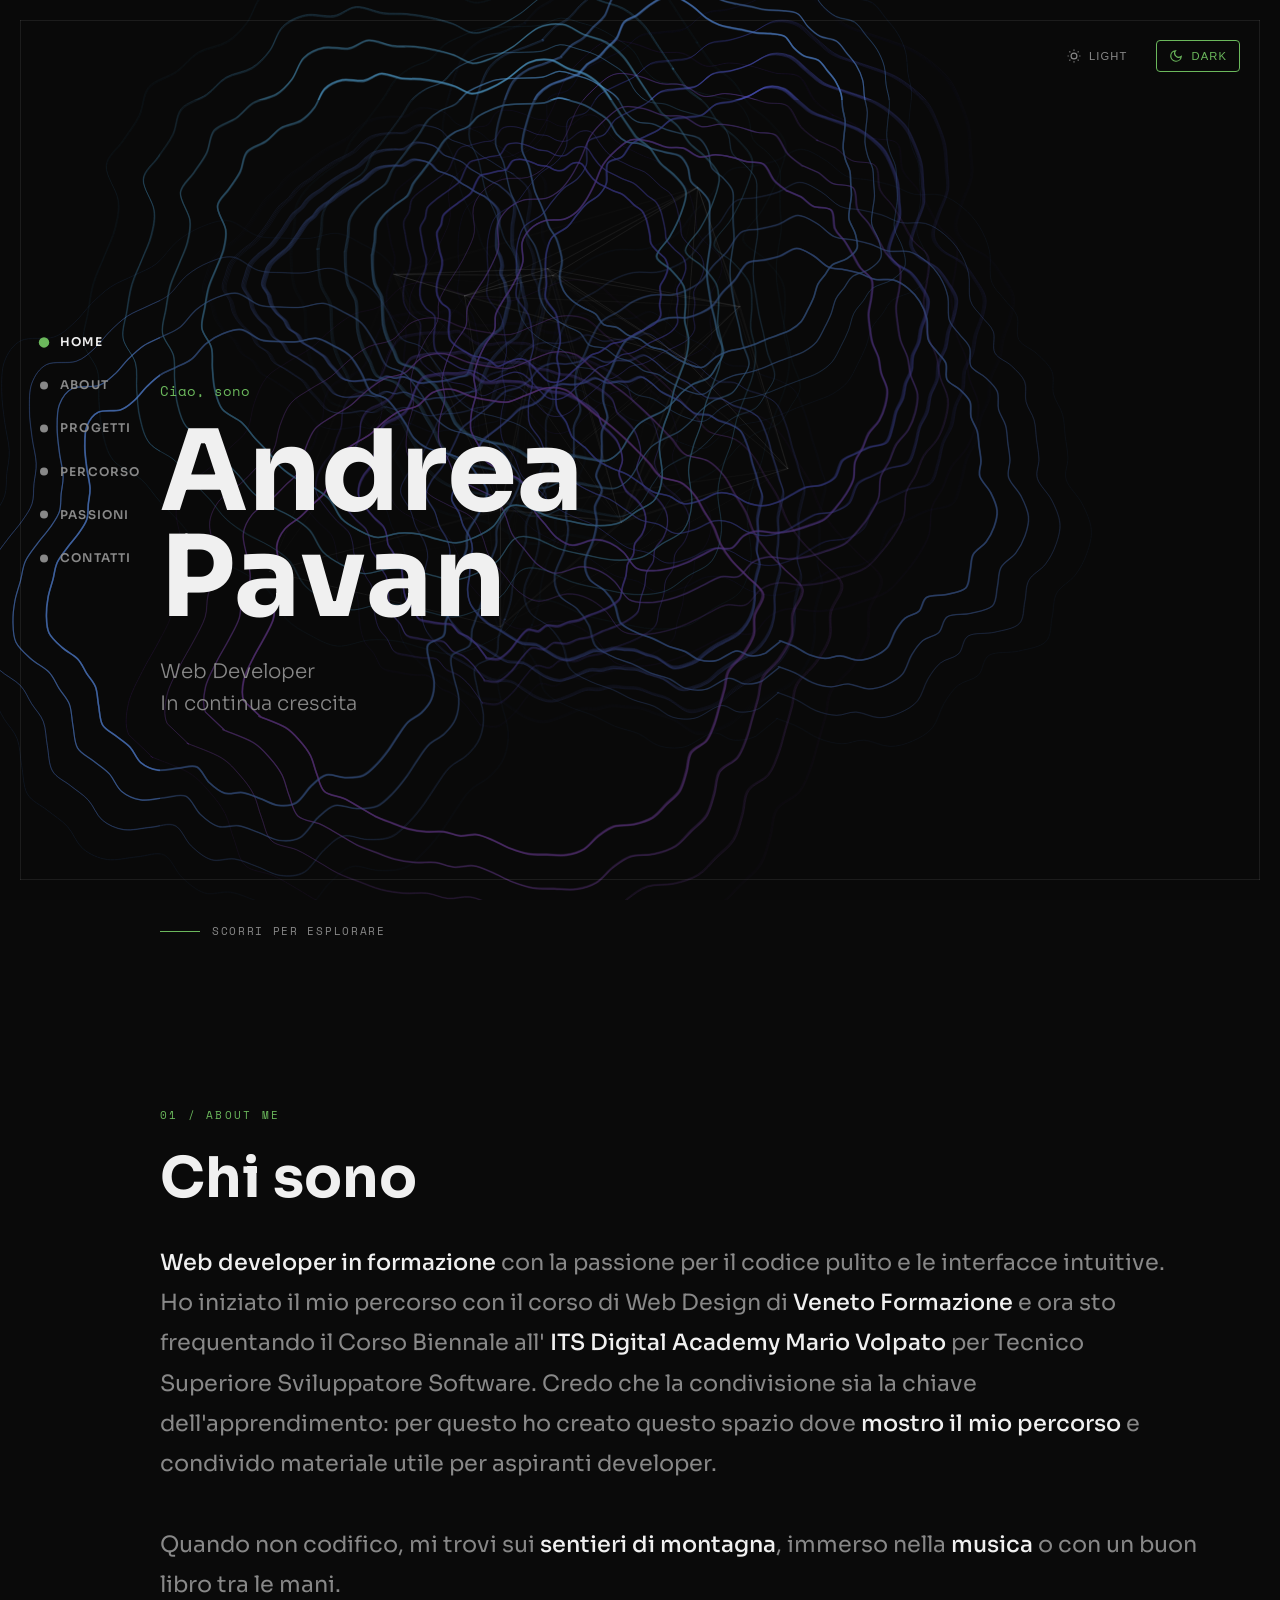
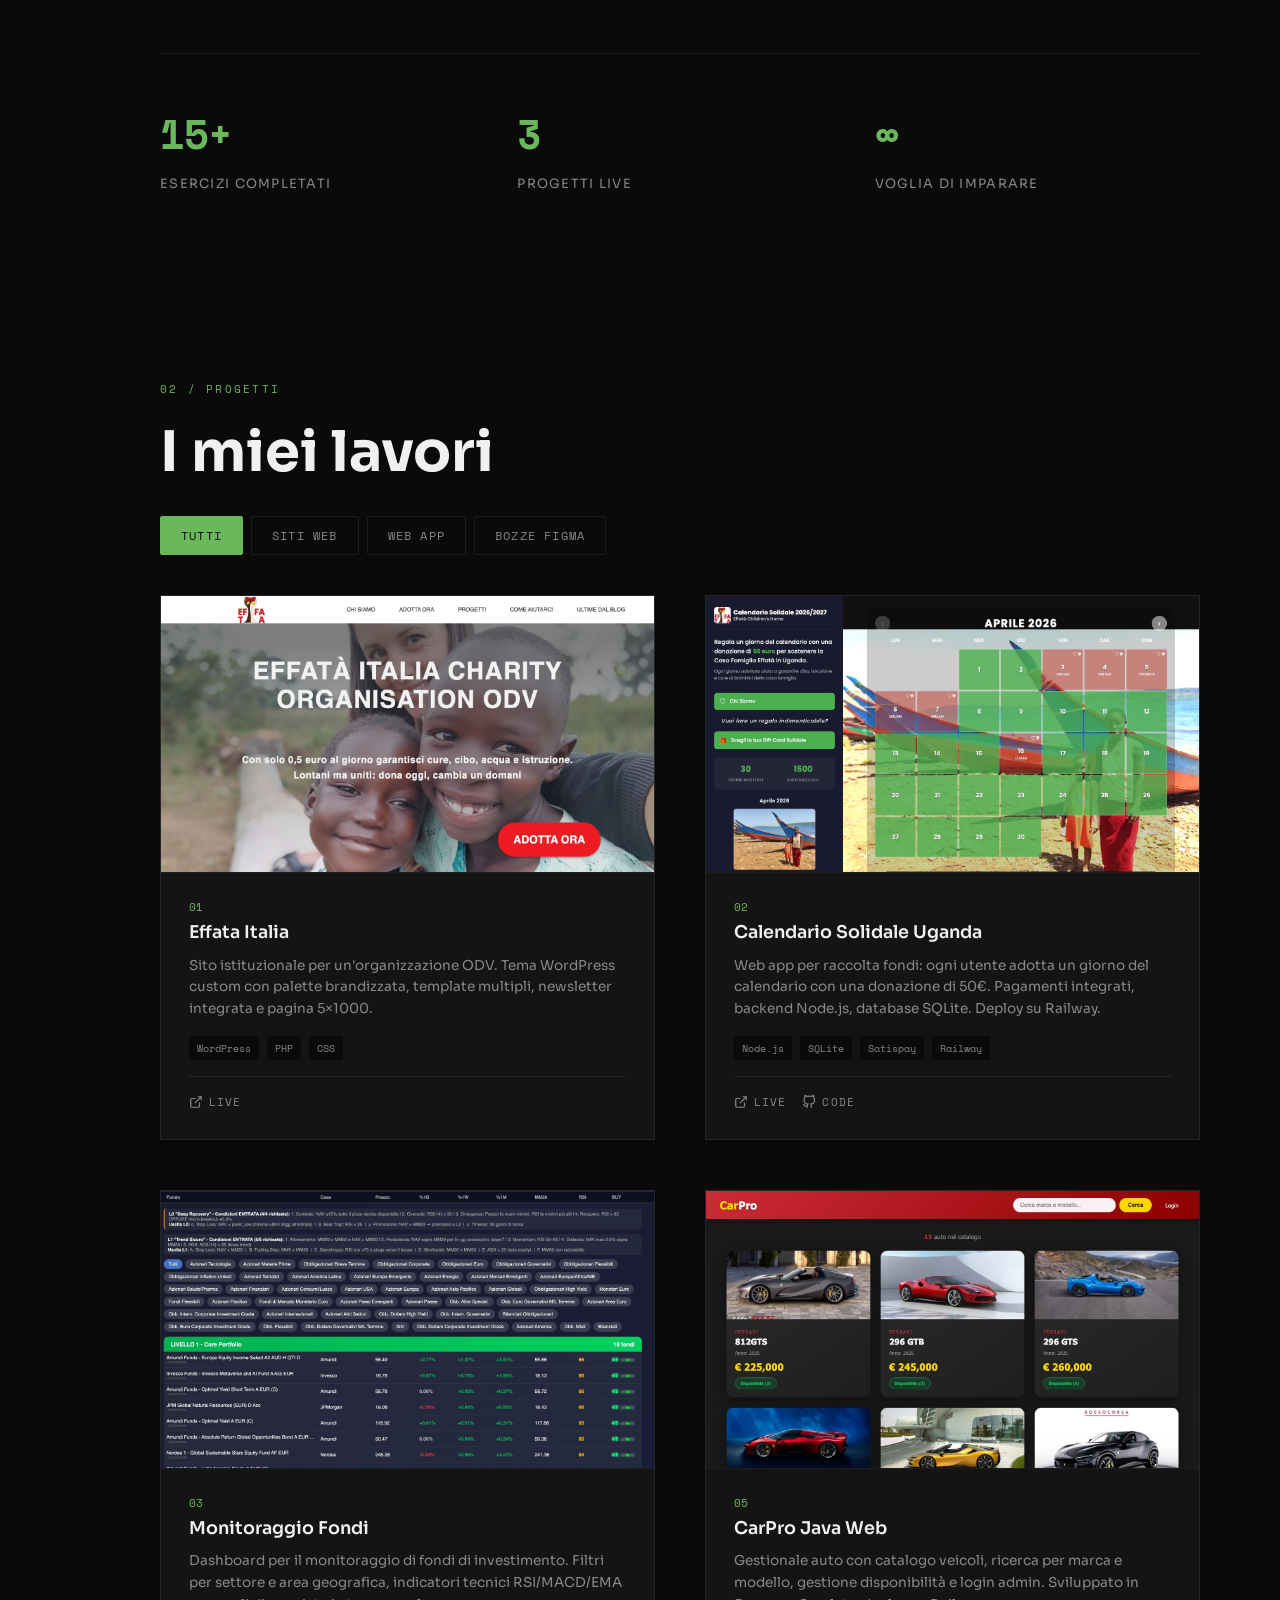
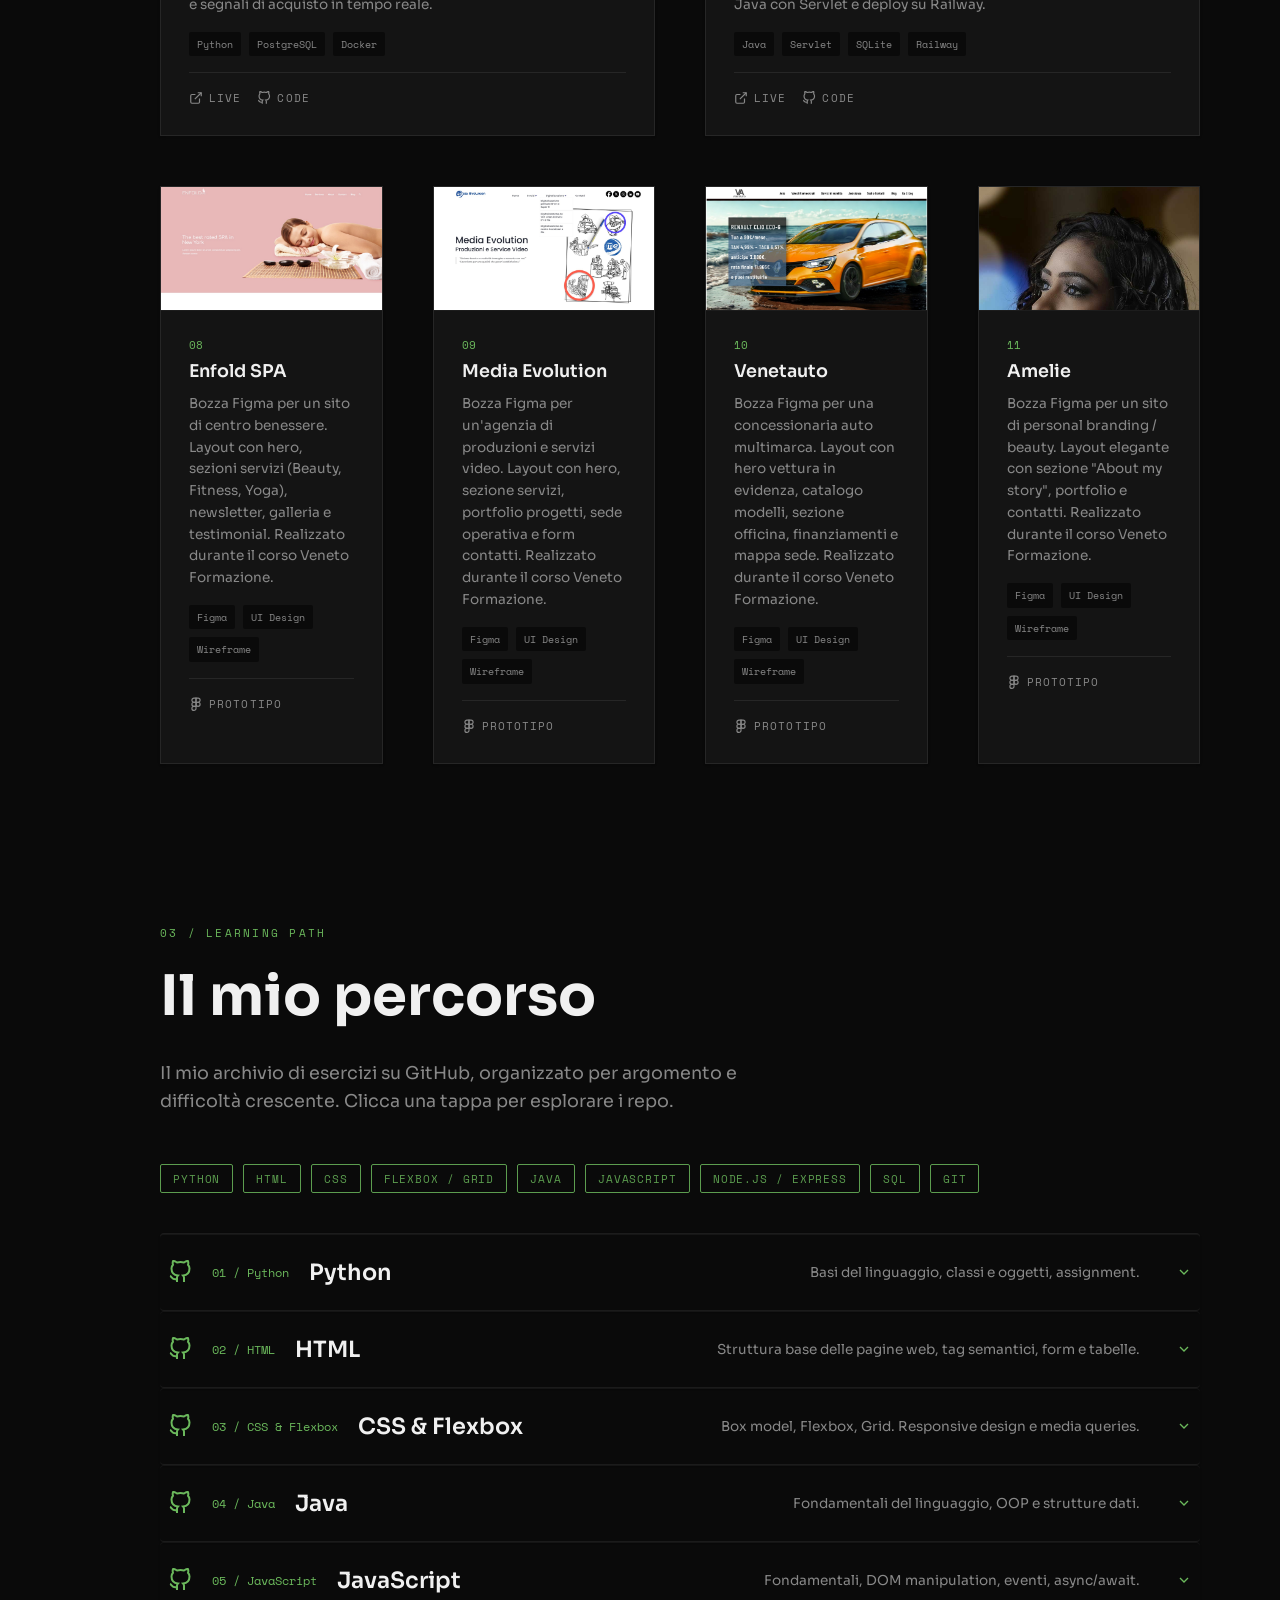
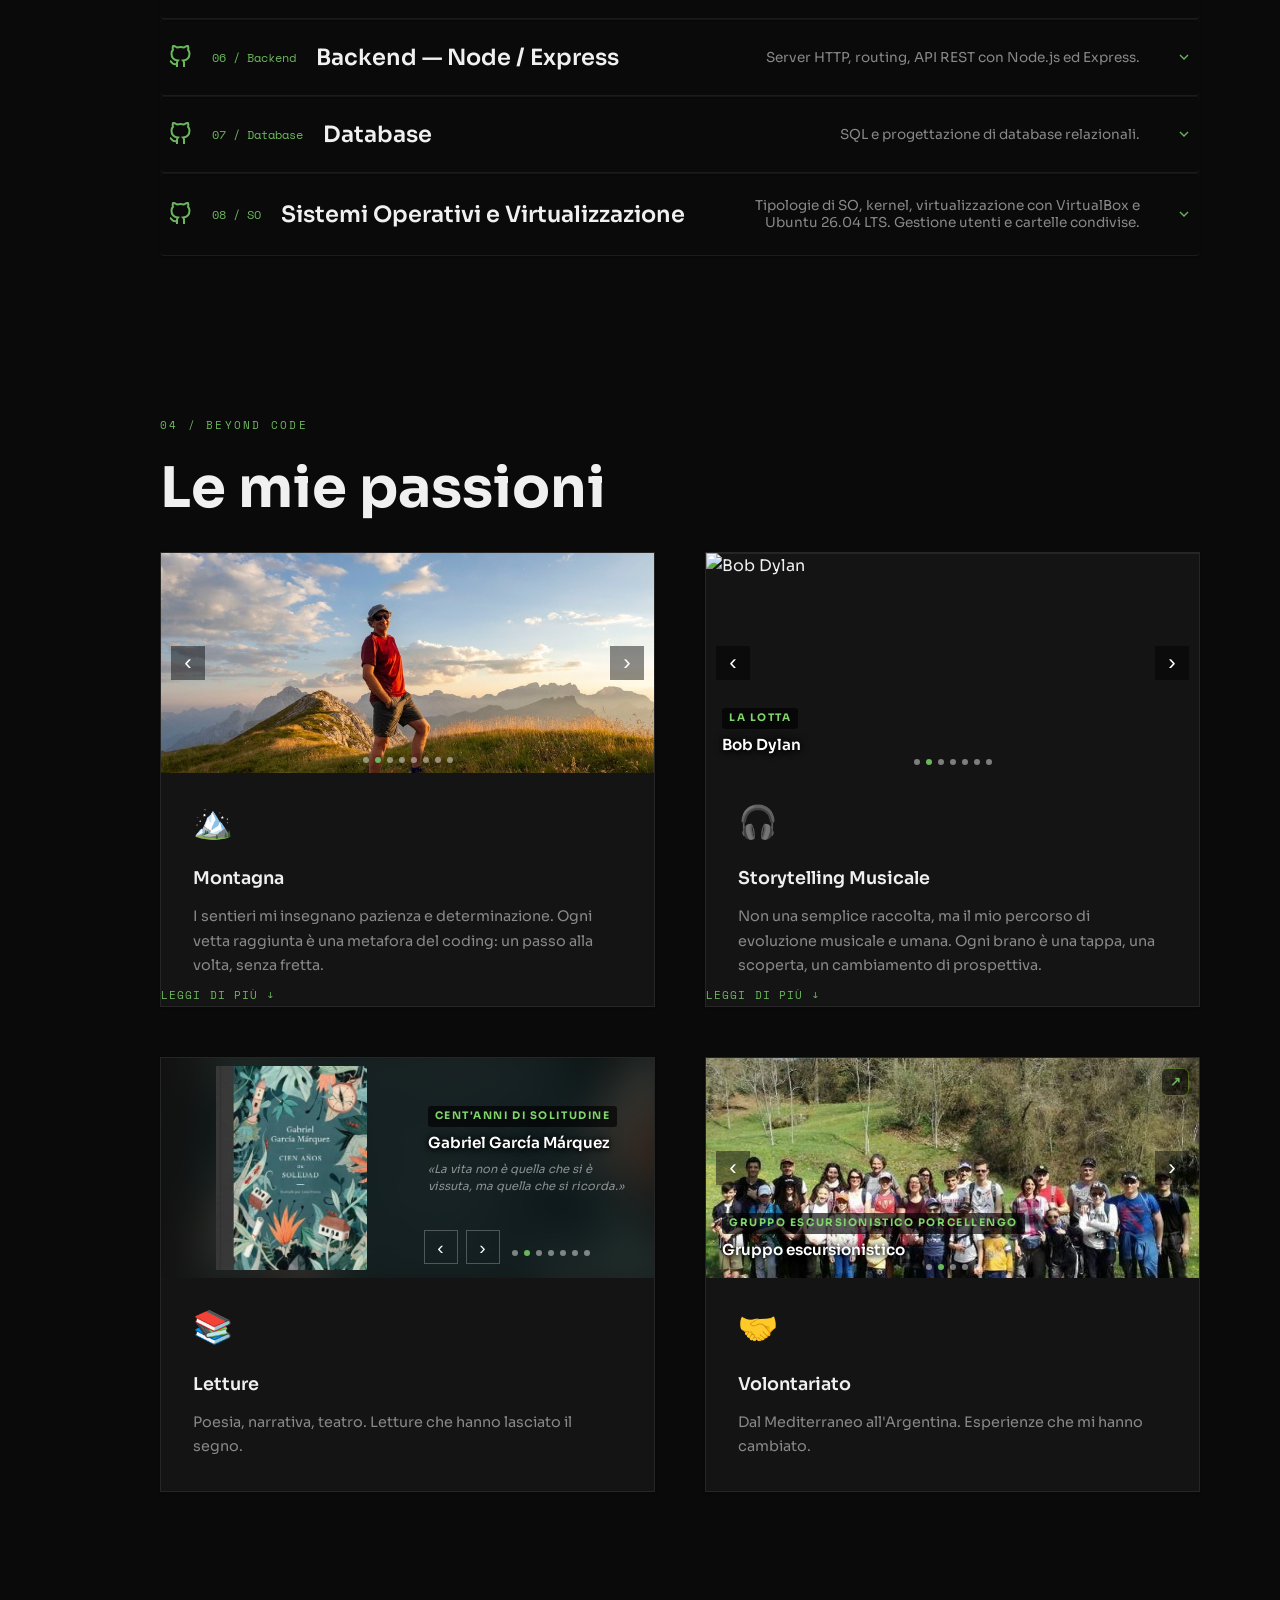
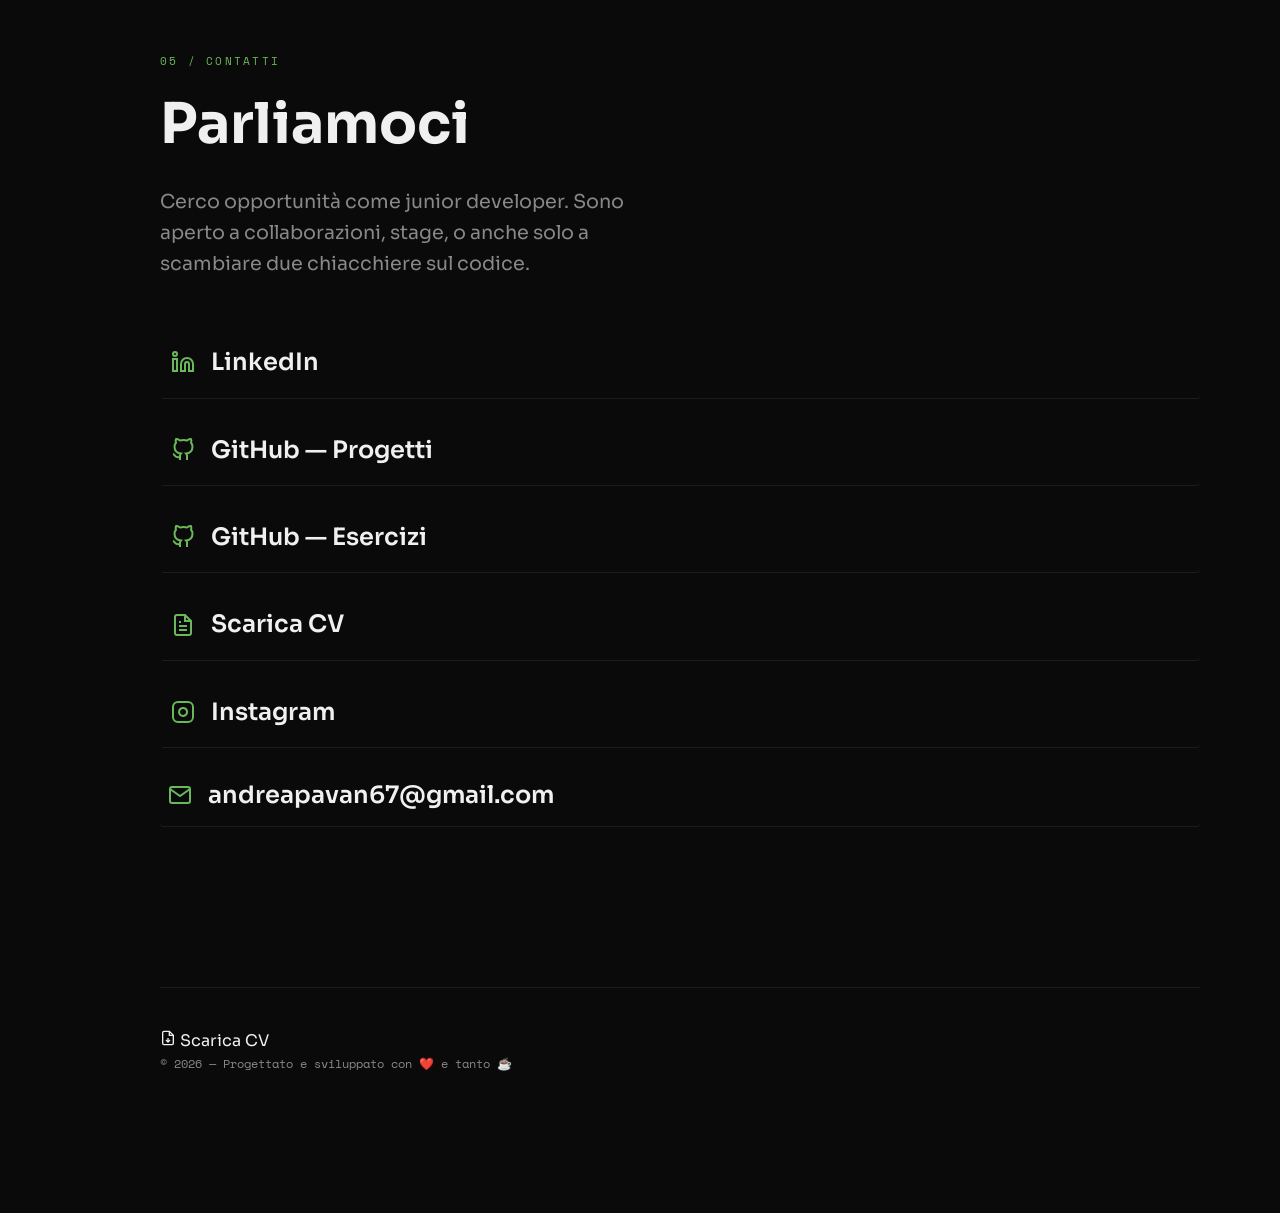
==== index.html @ 21d11172 "Performance: ottimizza immagini, lazy loading, defer p5.js - Converti 7 PNG grandi (tot ~26MB) in JP" ====
<!DOCTYPE html>
<html lang="it" data-theme="dark">
<head>
    <meta charset="UTF-8">
    <meta name="viewport" content="width=device-width, initial-scale=1.0">
    <title>Andrea Pavan | Web Developer</title>
    <meta name="description" content="Web Developer - Il mio percorso formativo e i miei progetti">

    <!-- Open Graph / Facebook / WhatsApp -->
    <meta property="og:type"             content="website">
    <meta property="og:url"              content="https://andreapavan.tech/">
    <meta property="og:title"            content="Andrea Pavan — Web Developer">
    <meta property="og:description"      content="Web Developer - Il mio percorso formativo e i miei progetti">
    <meta property="og:image"            content="https://andreapavan.tech/img/above.png">
    <meta property="og:image:secure_url" content="https://andreapavan.tech/img/above.png">
    <meta property="og:locale"           content="it_IT">

    <!-- Twitter / X -->
    <meta name="twitter:card"            content="summary_large_image">
    <meta name="twitter:title"           content="Andrea Pavan — Web Developer">
    <meta name="twitter:description"     content="Web Developer - Il mio percorso formativo e i miei progetti">
    <meta name="twitter:image"           content="https://andreapavan.tech/img/above.png">
    
    <!-- Theme: applicato subito per evitare flash -->
    <script>(function(){var t=localStorage.getItem('ap-theme')||'dark';document.documentElement.setAttribute('data-theme',t);})();</script>

    <!-- Google Fonts -->
    <link rel="preconnect" href="https://fonts.googleapis.com">
    <link rel="preconnect" href="https://fonts.gstatic.com" crossorigin>
    <link href="https://fonts.googleapis.com/css2?family=Space+Mono:wght@400;700&family=Sora:wght@300;400;600;700&display=swap" rel="stylesheet">

    <!-- CSS -->
    <link rel="stylesheet" href="style.css?v=27">

    <!-- p5.js per effetto grafico -->
    <script src="p5.min.js" defer></script>
</head>
<body>
    <!-- Sketch Background (p5.js) -->
    <div id="sketch"></div>

    <!-- Loader -->
    <div class="loader" id="loader">
        <div class="loader__text">
            <span>C</span><span>a</span><span>r</span><span>i</span><span>c</span><span>a</span><span>…</span>
        </div>
    </div>

    <!-- Frame -->
    <div class="frame">
        <div class="frame__line frame__line--top"></div>
        <div class="frame__line frame__line--bottom"></div>
        <div class="frame__line frame__line--left"></div>
        <div class="frame__line frame__line--right"></div>
    </div>

    <!-- Theme Switcher -->
    <div class="theme-switcher">
        <button class="theme-btn" data-theme="light" onclick="setTheme('light')">
            <svg class="theme-btn__icon" viewBox="0 0 24 24" fill="none" stroke="currentColor" stroke-width="2">
                <circle cx="12" cy="12" r="5"/>
                <path d="M12 1v2M12 21v2M4.22 4.22l1.42 1.42M18.36 18.36l1.42 1.42M1 12h2M21 12h2M4.22 19.78l1.42-1.42M18.36 5.64l1.42-1.42"/>
            </svg>
            <span class="theme-btn__label">Light</span>
        </button>
        <button class="theme-btn active" data-theme="dark" onclick="setTheme('dark')">
            <svg class="theme-btn__icon" viewBox="0 0 24 24" fill="none" stroke="currentColor" stroke-width="2">
                <path d="M21 12.79A9 9 0 1 1 11.21 3 7 7 0 0 0 21 12.79z"/>
            </svg>
            <span class="theme-btn__label">Dark</span>
        </button>
    </div>

    <!-- Navigation -->
    <nav class="nav">
        <ul class="nav__list">
            <li class="nav__item active" data-section="hero">
                <span class="nav__dot"></span>
                <span class="nav__text">Home</span>
            </li>
            <li class="nav__item" data-section="about">
                <span class="nav__dot"></span>
                <span class="nav__text">About</span>
            </li>
            <li class="nav__item" data-section="projects">
                <span class="nav__dot"></span>
                <span class="nav__text">Progetti</span>
            </li>
            <li class="nav__item" data-section="path">
                <span class="nav__dot"></span>
                <span class="nav__text">Percorso</span>
            </li>
            <li class="nav__item" data-section="passions">
                <span class="nav__dot"></span>
                <span class="nav__text">Passioni</span>
            </li>
            <li class="nav__item" data-section="contact">
                <span class="nav__dot"></span>
                <span class="nav__text">Contatti</span>
            </li>
        </ul>
    </nav>

    <!-- Main Content -->
    <main class="main">
        <!-- Hero Section -->
        <section class="hero section visible" id="hero">
            <div class="hero__greeting">
                <span>Ciao, sono</span>
            </div>
            <h1 class="hero__name">
                <span>Andrea</span>
                <span>Pavan</span>
            </h1>
            <p class="hero__title">Web Developer<br><span class="hero__title-sub">In continua crescita</span></p>
            <div class="hero__scroll">
                <div class="hero__scroll-line"></div>
                <span>Scorri per esplorare</span>
            </div>
        </section>

        <!-- About Section -->
        <section class="section" id="about">
            <span class="section__label">01 / About Me</span>
            <h2 class="section__title">Chi sono</h2>
            <p class="about__text">
                <span>Web developer in formazione</span> con la passione per il codice pulito e le interfacce intuitive.
                Ho iniziato il mio percorso con il corso di Web Design di <span>Veneto Formazione</span> e ora sto frequentando il Corso Biennale
                all' <span>ITS Digital Academy Mario Volpato</span>
                 per Tecnico Superiore Sviluppatore Software.
                Credo che la condivisione sia la chiave dell'apprendimento: per questo ho creato questo spazio
                dove <span>mostro il mio percorso</span> e condivido materiale utile per aspiranti developer.
                <br><br>
                Quando non codifico, mi trovi sui <span>sentieri di montagna</span>, 
                immerso nella <span>musica</span> o con un buon libro tra le mani.
            </p>
            <div class="about__stats">
                <div class="stat">
                    <div class="stat__number">15+</div>
                    <div class="stat__label">Esercizi completati</div>
                </div>
                <div class="stat">
                    <div class="stat__number">3</div>
                    <div class="stat__label">Progetti live</div>
                </div>
                <div class="stat">
                    <div class="stat__number">∞</div>
                    <div class="stat__label">Voglia di imparare</div>
                </div>
            </div>
        </section>

        <!-- Projects Section -->
        <section class="section" id="projects">
            <span class="section__label">02 / Progetti</span>
            <h2 class="section__title">I miei lavori</h2>
            
            <div class="projects__filters">
                <button class="filter-btn active" data-filter="all">Tutti</button>
                <button class="filter-btn" data-filter="siti">Siti Web</button>
                <button class="filter-btn" data-filter="webapp">Web App</button>
                <button class="filter-btn" data-filter="figma">Bozze Figma</button>
            </div>

            <div class="projects__grid">
                <article class="project-card" data-category="siti">
                    <div class="project-card__preview">
                        <img loading="lazy" src="img/effata-preview.jpg" alt="Effata Italia">
                    </div>
                    <span class="project-card__number">01</span>
                    <h3 class="project-card__title">Effata Italia</h3>
                    <p class="project-card__desc">Sito istituzionale per un'organizzazione ODV. Tema WordPress custom con palette brandizzata, template multipli, newsletter integrata e pagina 5×1000.</p>
                    <div class="project-card__tags">
                        <span class="tag">WordPress</span>
                        <span class="tag">PHP</span>
                        <span class="tag">CSS</span>
                    </div>
                    <div class="project-card__links">
                        <a href="https://effataitalia.it" target="_blank" rel="noopener" class="project-link">
                            <svg viewBox="0 0 24 24" fill="none" stroke="currentColor" stroke-width="2">
                                <path d="M18 13v6a2 2 0 0 1-2 2H5a2 2 0 0 1-2-2V8a2 2 0 0 1 2-2h6"/>
                                <polyline points="15 3 21 3 21 9"/>
                                <line x1="10" y1="14" x2="21" y2="3"/>
                            </svg>
                            Live
                        </a>
                    </div>
                </article>

                <article class="project-card" data-category="webapp">
                    <div class="project-card__preview">
                        <img loading="lazy" src="img/calendario-preview.jpg" alt="Calendario Solidale Uganda">
                    </div>
                    <span class="project-card__number">02</span>
                    <h3 class="project-card__title">Calendario Solidale Uganda</h3>
                    <p class="project-card__desc">Web app per raccolta fondi: ogni utente adotta un giorno del calendario con una donazione di 50€. Pagamenti integrati, backend Node.js, database SQLite. Deploy su Railway.</p>
                    <div class="project-card__tags">
                        <span class="tag">Node.js</span>
                        <span class="tag">SQLite</span>
                        <span class="tag">Satispay</span>
                        <span class="tag">Railway</span>
                    </div>
                    <div class="project-card__links">
                        <a href="https://calendario.effataitalia.it" target="_blank" rel="noopener" class="project-link">
                            <svg viewBox="0 0 24 24" fill="none" stroke="currentColor" stroke-width="2">
                                <path d="M18 13v6a2 2 0 0 1-2 2H5a2 2 0 0 1-2-2V8a2 2 0 0 1 2-2h6"/>
                                <polyline points="15 3 21 3 21 9"/>
                                <line x1="10" y1="14" x2="21" y2="3"/>
                            </svg>
                            Live
                        </a>
                        <a href="https://github.com/pimpy67/calendario-solidale-uganda" target="_blank" rel="noopener" class="project-link">
                            <svg viewBox="0 0 24 24" fill="none" stroke="currentColor" stroke-width="2">
                                <path d="M9 19c-5 1.5-5-2.5-7-3m14 6v-3.87a3.37 3.37 0 0 0-.94-2.61c3.14-.35 6.44-1.54 6.44-7A5.44 5.44 0 0 0 20 4.77 5.07 5.07 0 0 0 19.91 1S18.73.65 16 2.48a13.38 13.38 0 0 0-7 0C6.27.65 5.09 1 5.09 1A5.07 5.07 0 0 0 5 4.77a5.44 5.44 0 0 0-1.5 3.78c0 5.42 3.3 6.61 6.44 7A3.37 3.37 0 0 0 9 18.13V22"/>
                            </svg>
                            Code
                        </a>
                    </div>
                </article>

                <article class="project-card" data-category="webapp">
                    <div class="project-card__preview">
                        <img loading="lazy" src="img/fondi-preview.jpg" alt="Monitoraggio Fondi">
                    </div>
                    <span class="project-card__number">03</span>
                    <h3 class="project-card__title">Monitoraggio Fondi</h3>
                    <p class="project-card__desc">Dashboard per il monitoraggio di fondi di investimento. Filtri per settore e area geografica, indicatori tecnici RSI/MACD/EMA e segnali di acquisto in tempo reale.</p>
                    <div class="project-card__tags">
                        <span class="tag">Python</span>
                        <span class="tag">PostgreSQL</span>
                        <span class="tag">Docker</span>
                    </div>
                    <div class="project-card__links">
                        <a href="https://fondi.andreapavan.tech" target="_blank" rel="noopener" class="project-link">
                            <svg viewBox="0 0 24 24" fill="none" stroke="currentColor" stroke-width="2">
                                <path d="M18 13v6a2 2 0 0 1-2 2H5a2 2 0 0 1-2-2V8a2 2 0 0 1 2-2h6"/>
                                <polyline points="15 3 21 3 21 9"/>
                                <line x1="10" y1="14" x2="21" y2="3"/>
                            </svg>
                            Live
                        </a>
                        <a href="https://github.com/pimpy67/monitoraggio-fondi" target="_blank" rel="noopener" class="project-link">
                            <svg viewBox="0 0 24 24" fill="none" stroke="currentColor" stroke-width="2">
                                <path d="M9 19c-5 1.5-5-2.5-7-3m14 6v-3.87a3.37 3.37 0 0 0-.94-2.61c3.14-.35 6.44-1.54 6.44-7A5.44 5.44 0 0 0 20 4.77 5.07 5.07 0 0 0 19.91 1S18.73.65 16 2.48a13.38 13.38 0 0 0-7 0C6.27.65 5.09 1 5.09 1A5.07 5.07 0 0 0 5 4.77a5.44 5.44 0 0 0-1.5 3.78c0 5.42 3.3 6.61 6.44 7A3.37 3.37 0 0 0 9 18.13V22"/>
                            </svg>
                            Code
                        </a>
                    </div>
                </article>


                <article class="project-card" data-category="webapp">
                    <div class="project-card__preview">
                        <img loading="lazy" src="img/carpro-preview.jpg" alt="CarPro Java Web">
                    </div>
                    <span class="project-card__number">05</span>
                    <h3 class="project-card__title">CarPro Java Web</h3>
                    <p class="project-card__desc">Gestionale auto con catalogo veicoli, ricerca per marca e modello, gestione disponibilità e login admin. Sviluppato in Java con Servlet e deploy su Railway.</p>
                    <div class="project-card__tags">
                        <span class="tag">Java</span>
                        <span class="tag">Servlet</span>
                        <span class="tag">SQLite</span>
                        <span class="tag">Railway</span>
                    </div>
                    <div class="project-card__links">
                        <a href="https://carprojavaweb-production.up.railway.app/catalogo" target="_blank" rel="noopener" class="project-link">
                            <svg viewBox="0 0 24 24" fill="none" stroke="currentColor" stroke-width="2">
                                <path d="M18 13v6a2 2 0 0 1-2 2H5a2 2 0 0 1-2-2V8a2 2 0 0 1 2-2h6"/>
                                <polyline points="15 3 21 3 21 9"/>
                                <line x1="10" y1="14" x2="21" y2="3"/>
                            </svg>
                            Live
                        </a>
                        <a href="https://github.com/pimpy67/car_pro_java_web" target="_blank" rel="noopener" class="project-link">
                            <svg viewBox="0 0 24 24" fill="none" stroke="currentColor" stroke-width="2">
                                <path d="M9 19c-5 1.5-5-2.5-7-3m14 6v-3.87a3.37 3.37 0 0 0-.94-2.61c3.14-.35 6.44-1.54 6.44-7A5.44 5.44 0 0 0 20 4.77 5.07 5.07 0 0 0 19.91 1S18.73.65 16 2.48a13.38 13.38 0 0 0-7 0C6.27.65 5.09 1 5.09 1A5.07 5.07 0 0 0 5 4.77a5.44 5.44 0 0 0-1.5 3.78c0 5.42 3.3 6.61 6.44 7A3.37 3.37 0 0 0 9 18.13V22"/>
                            </svg>
                            Code
                        </a>
                    </div>
                </article>


                <article class="project-card" data-category="figma">
                    <div class="project-card__preview project-card__preview--clickable" data-lightbox="img/bozza-spa-andrea.jpg" data-lightbox-alt="Enfold SPA — Figma Layout">
                        <img loading="lazy" src="img/figma-spa-preview.jpg" alt="Enfold SPA — Figma Layout">
                    </div>
                    <span class="project-card__number">08</span>
                    <h3 class="project-card__title">Enfold SPA</h3>
                    <p class="project-card__desc">Bozza Figma per un sito di centro benessere. Layout con hero, sezioni servizi (Beauty, Fitness, Yoga), newsletter, galleria e testimonial. Realizzato durante il corso Veneto Formazione.</p>
                    <div class="project-card__tags">
                        <span class="tag">Figma</span>
                        <span class="tag">UI Design</span>
                        <span class="tag">Wireframe</span>
                    </div>
                    <div class="project-card__links">
                        <a href="preview-enfold.html" target="_blank" rel="noopener" class="project-link">
                            <svg viewBox="0 0 24 24" fill="none" stroke="currentColor" stroke-width="2">
                                <path d="M5 5.5A3.5 3.5 0 0 1 8.5 2H12v7H8.5A3.5 3.5 0 0 1 5 5.5z"/>
                                <path d="M12 2h3.5a3.5 3.5 0 1 1 0 7H12V2z"/>
                                <path d="M12 12.5a3.5 3.5 0 1 1 7 0 3.5 3.5 0 1 1-7 0z"/>
                                <path d="M5 19.5A3.5 3.5 0 0 1 8.5 16H12v3.5a3.5 3.5 0 1 1-7 0z"/>
                                <path d="M5 12.5A3.5 3.5 0 0 1 8.5 9H12v7H8.5A3.5 3.5 0 0 1 5 12.5z"/>
                            </svg>
                            Prototipo
                        </a>
                    </div>
                </article>

                <article class="project-card" data-category="figma">
                    <div class="project-card__preview project-card__preview--clickable" data-lightbox="img/esercizio-media-evolution-andrea.jpg" data-lightbox-alt="Media Evolution — Figma Layout">
                        <img loading="lazy" src="img/figma-media-preview.jpg" alt="Media Evolution — Figma Layout">
                    </div>
                    <span class="project-card__number">09</span>
                    <h3 class="project-card__title">Media Evolution</h3>
                    <p class="project-card__desc">Bozza Figma per un'agenzia di produzioni e servizi video. Layout con hero, sezione servizi, portfolio progetti, sede operativa e form contatti. Realizzato durante il corso Veneto Formazione.</p>
                    <div class="project-card__tags">
                        <span class="tag">Figma</span>
                        <span class="tag">UI Design</span>
                        <span class="tag">Wireframe</span>
                    </div>
                    <div class="project-card__links">
                        <a href="https://www.figma.com/proto/UyCER2yloJ5CWrSVrGFauh/COPIA?t=CNdr277a3mXOFH5t-1&scaling=min-zoom&content-scaling=fixed&page-id=0%3A1&node-id=1-2" target="_blank" rel="noopener" class="project-link">
                            <svg viewBox="0 0 24 24" fill="none" stroke="currentColor" stroke-width="2">
                                <path d="M5 5.5A3.5 3.5 0 0 1 8.5 2H12v7H8.5A3.5 3.5 0 0 1 5 5.5z"/>
                                <path d="M12 2h3.5a3.5 3.5 0 1 1 0 7H12V2z"/>
                                <path d="M12 12.5a3.5 3.5 0 1 1 7 0 3.5 3.5 0 1 1-7 0z"/>
                                <path d="M5 19.5A3.5 3.5 0 0 1 8.5 16H12v3.5a3.5 3.5 0 1 1-7 0z"/>
                                <path d="M5 12.5A3.5 3.5 0 0 1 8.5 9H12v7H8.5A3.5 3.5 0 0 1 5 12.5z"/>
                            </svg>
                            Prototipo
                        </a>
                    </div>
                </article>

                <article class="project-card" data-category="figma">
                    <div class="project-card__preview project-card__preview--clickable" data-lightbox="img/esercizio-venetauto-2.jpg" data-lightbox-alt="Venetauto — Figma Layout">
                        <img loading="lazy" src="img/figma-venetauto-preview.jpg" alt="Venetauto — Figma Layout">
                    </div>
                    <span class="project-card__number">10</span>
                    <h3 class="project-card__title">Venetauto</h3>
                    <p class="project-card__desc">Bozza Figma per una concessionaria auto multimarca. Layout con hero vettura in evidenza, catalogo modelli, sezione officina, finanziamenti e mappa sede. Realizzato durante il corso Veneto Formazione.</p>
                    <div class="project-card__tags">
                        <span class="tag">Figma</span>
                        <span class="tag">UI Design</span>
                        <span class="tag">Wireframe</span>
                    </div>
                    <div class="project-card__links">
                        <a href="https://www.figma.com/proto/rM8Qb1j34acZk5mXjSkUxJ/venetauto6?t=clsLlbE1KUBAJkAG-1&scaling=min-zoom&content-scaling=fixed&page-id=0%3A1&node-id=1-2" target="_blank" rel="noopener" class="project-link">
                            <svg viewBox="0 0 24 24" fill="none" stroke="currentColor" stroke-width="2">
                                <path d="M5 5.5A3.5 3.5 0 0 1 8.5 2H12v7H8.5A3.5 3.5 0 0 1 5 5.5z"/>
                                <path d="M12 2h3.5a3.5 3.5 0 1 1 0 7H12V2z"/>
                                <path d="M12 12.5a3.5 3.5 0 1 1 7 0 3.5 3.5 0 1 1-7 0z"/>
                                <path d="M5 19.5A3.5 3.5 0 0 1 8.5 16H12v3.5a3.5 3.5 0 1 1-7 0z"/>
                                <path d="M5 12.5A3.5 3.5 0 0 1 8.5 9H12v7H8.5A3.5 3.5 0 0 1 5 12.5z"/>
                            </svg>
                            Prototipo
                        </a>
                    </div>
                </article>

                <article class="project-card" data-category="figma">
                    <div class="project-card__preview project-card__preview--clickable" data-lightbox="img/figma-amelie-preview.jpg" data-lightbox-alt="Amelie — Figma Layout">
                        <img loading="lazy" src="img/figma-amelie-preview.jpg" alt="Amelie — Figma Layout">
                    </div>
                    <span class="project-card__number">11</span>
                    <h3 class="project-card__title">Amelie</h3>
                    <p class="project-card__desc">Bozza Figma per un sito di personal branding / beauty. Layout elegante con sezione "About my story", portfolio e contatti. Realizzato durante il corso Veneto Formazione.</p>
                    <div class="project-card__tags">
                        <span class="tag">Figma</span>
                        <span class="tag">UI Design</span>
                        <span class="tag">Wireframe</span>
                    </div>
                    <div class="project-card__links">
                        <a href="https://www.figma.com/proto/O3ZyBF2jMj6zQOO7xo2MrJ/amelie-13?node-id=1-2&p=f&t=QPTHSUG9anm6ooGq-1&scaling=min-zoom&content-scaling=fixed&page-id=0%3A1" target="_blank" rel="noopener" class="project-link">
                            <svg viewBox="0 0 24 24" fill="none" stroke="currentColor" stroke-width="2">
                                <path d="M5 5.5A3.5 3.5 0 0 1 8.5 2H12v7H8.5A3.5 3.5 0 0 1 5 5.5z"/>
                                <path d="M12 2h3.5a3.5 3.5 0 1 1 0 7H12V2z"/>
                                <path d="M12 12.5a3.5 3.5 0 1 1 7 0 3.5 3.5 0 1 1-7 0z"/>
                                <path d="M5 19.5A3.5 3.5 0 0 1 8.5 16H12v3.5a3.5 3.5 0 1 1-7 0z"/>
                                <path d="M5 12.5A3.5 3.5 0 0 1 8.5 9H12v7H8.5A3.5 3.5 0 0 1 5 12.5z"/>
                            </svg>
                            Prototipo
                        </a>
                    </div>
                </article>

            </div>
        </section>

        <!-- Learning Path Section -->
        <section class="section" id="path">
            <span class="section__label">03 / Learning Path</span>
            <h2 class="section__title">Il mio percorso</h2>
            <p class="path__intro">
                Il mio archivio di esercizi su GitHub, organizzato per argomento e difficoltà crescente.
                Clicca una tappa per esplorare i repo.
            </p>

            <div class="path__skills">
                <span class="path__skill">Python</span>
                <span class="path__skill">HTML</span>
                <span class="path__skill">CSS</span>
                <span class="path__skill">Flexbox / Grid</span>
                <span class="path__skill">Java</span>
                <span class="path__skill">JavaScript</span>
                <span class="path__skill">Node.js / Express</span>
                <span class="path__skill">SQL</span>
                <span class="path__skill">Git</span>
            </div>

            <div class="path__timeline">

                <div class="path__item">
                    <button class="path__toggle">
                        <svg width="24" height="24" viewBox="0 0 24 24" fill="none" stroke="currentColor" stroke-width="2" class="path__toggle-icon"><path d="M9 19c-5 1.5-5-2.5-7-3m14 6v-3.87a3.37 3.37 0 0 0-.94-2.61c3.14-.35 6.44-1.54 6.44-7A5.44 5.44 0 0 0 20 4.77 5.07 5.07 0 0 0 19.91 1S18.73.65 16 2.48a13.38 13.38 0 0 0-7 0C6.27.65 5.09 1 5.09 1A5.07 5.07 0 0 0 5 4.77a5.44 5.44 0 0 0-1.5 3.78c0 5.42 3.3 6.61 6.44 7A3.37 3.37 0 0 0 9 18.13V22"/></svg>
                        <span class="path__week">01 / Python</span>
                        <span class="path__title">Python</span>
                        <span class="path__content">Basi del linguaggio, classi e oggetti, assignment.</span>
                        <svg class="path__toggle-arrow" width="16" height="16" viewBox="0 0 24 24" fill="none" stroke="currentColor" stroke-width="2"><polyline points="6 9 12 15 18 9"/></svg>
                    </button>
                    <div class="path__repos">
                        <a href="https://github.com/andreapavan-ops/Prove_Python" class="path__repo-btn" target="_blank" rel="noopener">
                            <svg width="14" height="14" viewBox="0 0 24 24" fill="none" stroke="currentColor" stroke-width="2"><path d="M9 19c-5 1.5-5-2.5-7-3m14 6v-3.87a3.37 3.37 0 0 0-.94-2.61c3.14-.35 6.44-1.54 6.44-7A5.44 5.44 0 0 0 20 4.77 5.07 5.07 0 0 0 19.91 1S18.73.65 16 2.48a13.38 13.38 0 0 0-7 0C6.27.65 5.09 1 5.09 1A5.07 5.07 0 0 0 5 4.77a5.44 5.44 0 0 0-1.5 3.78c0 5.42 3.3 6.61 6.44 7A3.37 3.37 0 0 0 9 18.13V22"/></svg>
                            Prove_Python →
                        </a>
                        <a href="https://github.com/andreapavan-ops/PY_CLASSI_OGGETTI" class="path__repo-btn" target="_blank" rel="noopener">
                            <svg width="14" height="14" viewBox="0 0 24 24" fill="none" stroke="currentColor" stroke-width="2"><path d="M9 19c-5 1.5-5-2.5-7-3m14 6v-3.87a3.37 3.37 0 0 0-.94-2.61c3.14-.35 6.44-1.54 6.44-7A5.44 5.44 0 0 0 20 4.77 5.07 5.07 0 0 0 19.91 1S18.73.65 16 2.48a13.38 13.38 0 0 0-7 0C6.27.65 5.09 1 5.09 1A5.07 5.07 0 0 0 5 4.77a5.44 5.44 0 0 0-1.5 3.78c0 5.42 3.3 6.61 6.44 7A3.37 3.37 0 0 0 9 18.13V22"/></svg>
                            PY_CLASSI_OGGETTI →
                        </a>
                        <a href="https://github.com/andreapavan-ops/py_assignment_apavan" class="path__repo-btn" target="_blank" rel="noopener">
                            <svg width="14" height="14" viewBox="0 0 24 24" fill="none" stroke="currentColor" stroke-width="2"><path d="M9 19c-5 1.5-5-2.5-7-3m14 6v-3.87a3.37 3.37 0 0 0-.94-2.61c3.14-.35 6.44-1.54 6.44-7A5.44 5.44 0 0 0 20 4.77 5.07 5.07 0 0 0 19.91 1S18.73.65 16 2.48a13.38 13.38 0 0 0-7 0C6.27.65 5.09 1 5.09 1A5.07 5.07 0 0 0 5 4.77a5.44 5.44 0 0 0-1.5 3.78c0 5.42 3.3 6.61 6.44 7A3.37 3.37 0 0 0 9 18.13V22"/></svg>
                            py_assignment_apavan →
                        </a>
                    </div>
                </div>

                <div class="path__item">
                    <button class="path__toggle">
                        <svg width="24" height="24" viewBox="0 0 24 24" fill="none" stroke="currentColor" stroke-width="2" class="path__toggle-icon"><path d="M9 19c-5 1.5-5-2.5-7-3m14 6v-3.87a3.37 3.37 0 0 0-.94-2.61c3.14-.35 6.44-1.54 6.44-7A5.44 5.44 0 0 0 20 4.77 5.07 5.07 0 0 0 19.91 1S18.73.65 16 2.48a13.38 13.38 0 0 0-7 0C6.27.65 5.09 1 5.09 1A5.07 5.07 0 0 0 5 4.77a5.44 5.44 0 0 0-1.5 3.78c0 5.42 3.3 6.61 6.44 7A3.37 3.37 0 0 0 9 18.13V22"/></svg>
                        <span class="path__week">02 / HTML</span>
                        <span class="path__title">HTML</span>
                        <span class="path__content">Struttura base delle pagine web, tag semantici, form e tabelle.</span>
                        <svg class="path__toggle-arrow" width="16" height="16" viewBox="0 0 24 24" fill="none" stroke="currentColor" stroke-width="2"><polyline points="6 9 12 15 18 9"/></svg>
                    </button>
                    <div class="path__repos">
                        <a href="https://github.com/andreapavan-ops/Html_esercizi" class="path__repo-btn" target="_blank" rel="noopener">
                            <svg width="14" height="14" viewBox="0 0 24 24" fill="none" stroke="currentColor" stroke-width="2"><path d="M9 19c-5 1.5-5-2.5-7-3m14 6v-3.87a3.37 3.37 0 0 0-.94-2.61c3.14-.35 6.44-1.54 6.44-7A5.44 5.44 0 0 0 20 4.77 5.07 5.07 0 0 0 19.91 1S18.73.65 16 2.48a13.38 13.38 0 0 0-7 0C6.27.65 5.09 1 5.09 1A5.07 5.07 0 0 0 5 4.77a5.44 5.44 0 0 0-1.5 3.78c0 5.42 3.3 6.61 6.44 7A3.37 3.37 0 0 0 9 18.13V22"/></svg>
                            Html_esercizi →
                        </a>
                    </div>
                </div>

                <div class="path__item">
                    <button class="path__toggle">
                        <svg width="24" height="24" viewBox="0 0 24 24" fill="none" stroke="currentColor" stroke-width="2" class="path__toggle-icon"><path d="M9 19c-5 1.5-5-2.5-7-3m14 6v-3.87a3.37 3.37 0 0 0-.94-2.61c3.14-.35 6.44-1.54 6.44-7A5.44 5.44 0 0 0 20 4.77 5.07 5.07 0 0 0 19.91 1S18.73.65 16 2.48a13.38 13.38 0 0 0-7 0C6.27.65 5.09 1 5.09 1A5.07 5.07 0 0 0 5 4.77a5.44 5.44 0 0 0-1.5 3.78c0 5.42 3.3 6.61 6.44 7A3.37 3.37 0 0 0 9 18.13V22"/></svg>
                        <span class="path__week">03 / CSS & Flexbox</span>
                        <span class="path__title">CSS & Flexbox</span>
                        <span class="path__content">Box model, Flexbox, Grid. Responsive design e media queries.</span>
                        <svg class="path__toggle-arrow" width="16" height="16" viewBox="0 0 24 24" fill="none" stroke="currentColor" stroke-width="2"><polyline points="6 9 12 15 18 9"/></svg>
                    </button>
                    <div class="path__repos">
                        <a href="https://github.com/andreapavan-ops/CSS_esercizi" class="path__repo-btn" target="_blank" rel="noopener">
                            <svg width="14" height="14" viewBox="0 0 24 24" fill="none" stroke="currentColor" stroke-width="2"><path d="M9 19c-5 1.5-5-2.5-7-3m14 6v-3.87a3.37 3.37 0 0 0-.94-2.61c3.14-.35 6.44-1.54 6.44-7A5.44 5.44 0 0 0 20 4.77 5.07 5.07 0 0 0 19.91 1S18.73.65 16 2.48a13.38 13.38 0 0 0-7 0C6.27.65 5.09 1 5.09 1A5.07 5.07 0 0 0 5 4.77a5.44 5.44 0 0 0-1.5 3.78c0 5.42 3.3 6.61 6.44 7A3.37 3.37 0 0 0 9 18.13V22"/></svg>
                            CSS_esercizi →
                        </a>
                        <a href="https://github.com/andreapavan-ops/FLEX_esercizi" class="path__repo-btn" target="_blank" rel="noopener">
                            <svg width="14" height="14" viewBox="0 0 24 24" fill="none" stroke="currentColor" stroke-width="2"><path d="M9 19c-5 1.5-5-2.5-7-3m14 6v-3.87a3.37 3.37 0 0 0-.94-2.61c3.14-.35 6.44-1.54 6.44-7A5.44 5.44 0 0 0 20 4.77 5.07 5.07 0 0 0 19.91 1S18.73.65 16 2.48a13.38 13.38 0 0 0-7 0C6.27.65 5.09 1 5.09 1A5.07 5.07 0 0 0 5 4.77a5.44 5.44 0 0 0-1.5 3.78c0 5.42 3.3 6.61 6.44 7A3.37 3.37 0 0 0 9 18.13V22"/></svg>
                            FLEX_esercizi →
                        </a>
                    </div>
                </div>

                <div class="path__item">
                    <button class="path__toggle">
                        <svg width="24" height="24" viewBox="0 0 24 24" fill="none" stroke="currentColor" stroke-width="2" class="path__toggle-icon"><path d="M9 19c-5 1.5-5-2.5-7-3m14 6v-3.87a3.37 3.37 0 0 0-.94-2.61c3.14-.35 6.44-1.54 6.44-7A5.44 5.44 0 0 0 20 4.77 5.07 5.07 0 0 0 19.91 1S18.73.65 16 2.48a13.38 13.38 0 0 0-7 0C6.27.65 5.09 1 5.09 1A5.07 5.07 0 0 0 5 4.77a5.44 5.44 0 0 0-1.5 3.78c0 5.42 3.3 6.61 6.44 7A3.37 3.37 0 0 0 9 18.13V22"/></svg>
                        <span class="path__week">04 / Java</span>
                        <span class="path__title">Java</span>
                        <span class="path__content">Fondamentali del linguaggio, OOP e strutture dati.</span>
                        <svg class="path__toggle-arrow" width="16" height="16" viewBox="0 0 24 24" fill="none" stroke="currentColor" stroke-width="2"><polyline points="6 9 12 15 18 9"/></svg>
                    </button>
                    <div class="path__repos">
                        <a href="https://github.com/andreapavan-ops/JA_ESERCIZI_JAVA" class="path__repo-btn" target="_blank" rel="noopener">
                            <svg width="14" height="14" viewBox="0 0 24 24" fill="none" stroke="currentColor" stroke-width="2"><path d="M9 19c-5 1.5-5-2.5-7-3m14 6v-3.87a3.37 3.37 0 0 0-.94-2.61c3.14-.35 6.44-1.54 6.44-7A5.44 5.44 0 0 0 20 4.77 5.07 5.07 0 0 0 19.91 1S18.73.65 16 2.48a13.38 13.38 0 0 0-7 0C6.27.65 5.09 1 5.09 1A5.07 5.07 0 0 0 5 4.77a5.44 5.44 0 0 0-1.5 3.78c0 5.42 3.3 6.61 6.44 7A3.37 3.37 0 0 0 9 18.13V22"/></svg>
                            JA_ESERCIZI_JAVA →
                        </a>
                        <a href="https://github.com/andreapavan-ops/Prove_Java" class="path__repo-btn" target="_blank" rel="noopener">
                            <svg width="14" height="14" viewBox="0 0 24 24" fill="none" stroke="currentColor" stroke-width="2"><path d="M9 19c-5 1.5-5-2.5-7-3m14 6v-3.87a3.37 3.37 0 0 0-.94-2.61c3.14-.35 6.44-1.54 6.44-7A5.44 5.44 0 0 0 20 4.77 5.07 5.07 0 0 0 19.91 1S18.73.65 16 2.48a13.38 13.38 0 0 0-7 0C6.27.65 5.09 1 5.09 1A5.07 5.07 0 0 0 5 4.77a5.44 5.44 0 0 0-1.5 3.78c0 5.42 3.3 6.61 6.44 7A3.37 3.37 0 0 0 9 18.13V22"/></svg>
                            Prove_Java →
                        </a>
                    </div>
                </div>

                <div class="path__item">
                    <button class="path__toggle">
                        <svg width="24" height="24" viewBox="0 0 24 24" fill="none" stroke="currentColor" stroke-width="2" class="path__toggle-icon"><path d="M9 19c-5 1.5-5-2.5-7-3m14 6v-3.87a3.37 3.37 0 0 0-.94-2.61c3.14-.35 6.44-1.54 6.44-7A5.44 5.44 0 0 0 20 4.77 5.07 5.07 0 0 0 19.91 1S18.73.65 16 2.48a13.38 13.38 0 0 0-7 0C6.27.65 5.09 1 5.09 1A5.07 5.07 0 0 0 5 4.77a5.44 5.44 0 0 0-1.5 3.78c0 5.42 3.3 6.61 6.44 7A3.37 3.37 0 0 0 9 18.13V22"/></svg>
                        <span class="path__week">05 / JavaScript</span>
                        <span class="path__title">JavaScript</span>
                        <span class="path__content">Fondamentali, DOM manipulation, eventi, async/await.</span>
                        <svg class="path__toggle-arrow" width="16" height="16" viewBox="0 0 24 24" fill="none" stroke="currentColor" stroke-width="2"><polyline points="6 9 12 15 18 9"/></svg>
                    </button>
                    <div class="path__repos">
                        <a href="https://github.com/andreapavan-ops/JAVASCRIPT" class="path__repo-btn" target="_blank" rel="noopener">
                            <svg width="14" height="14" viewBox="0 0 24 24" fill="none" stroke="currentColor" stroke-width="2"><path d="M9 19c-5 1.5-5-2.5-7-3m14 6v-3.87a3.37 3.37 0 0 0-.94-2.61c3.14-.35 6.44-1.54 6.44-7A5.44 5.44 0 0 0 20 4.77 5.07 5.07 0 0 0 19.91 1S18.73.65 16 2.48a13.38 13.38 0 0 0-7 0C6.27.65 5.09 1 5.09 1A5.07 5.07 0 0 0 5 4.77a5.44 5.44 0 0 0-1.5 3.78c0 5.42 3.3 6.61 6.44 7A3.37 3.37 0 0 0 9 18.13V22"/></svg>
                            JAVASCRIPT →
                        </a>
                        <a href="https://github.com/andreapavan-ops/esempi_javascript" class="path__repo-btn" target="_blank" rel="noopener">
                            <svg width="14" height="14" viewBox="0 0 24 24" fill="none" stroke="currentColor" stroke-width="2"><path d="M9 19c-5 1.5-5-2.5-7-3m14 6v-3.87a3.37 3.37 0 0 0-.94-2.61c3.14-.35 6.44-1.54 6.44-7A5.44 5.44 0 0 0 20 4.77 5.07 5.07 0 0 0 19.91 1S18.73.65 16 2.48a13.38 13.38 0 0 0-7 0C6.27.65 5.09 1 5.09 1A5.07 5.07 0 0 0 5 4.77a5.44 5.44 0 0 0-1.5 3.78c0 5.42 3.3 6.61 6.44 7A3.37 3.37 0 0 0 9 18.13V22"/></svg>
                            esempi_javascript →
                        </a>
                        <a href="https://github.com/andreapavan-ops/JAVASCRIPT_DOM" class="path__repo-btn" target="_blank" rel="noopener">
                            <svg width="14" height="14" viewBox="0 0 24 24" fill="none" stroke="currentColor" stroke-width="2"><path d="M9 19c-5 1.5-5-2.5-7-3m14 6v-3.87a3.37 3.37 0 0 0-.94-2.61c3.14-.35 6.44-1.54 6.44-7A5.44 5.44 0 0 0 20 4.77 5.07 5.07 0 0 0 19.91 1S18.73.65 16 2.48a13.38 13.38 0 0 0-7 0C6.27.65 5.09 1 5.09 1A5.07 5.07 0 0 0 5 4.77a5.44 5.44 0 0 0-1.5 3.78c0 5.42 3.3 6.61 6.44 7A3.37 3.37 0 0 0 9 18.13V22"/></svg>
                            JAVASCRIPT_DOM →
                        </a>
                        <a href="https://github.com/andreapavan-ops/javascript_dom_teoria" class="path__repo-btn" target="_blank" rel="noopener">
                            <svg width="14" height="14" viewBox="0 0 24 24" fill="none" stroke="currentColor" stroke-width="2"><path d="M9 19c-5 1.5-5-2.5-7-3m14 6v-3.87a3.37 3.37 0 0 0-.94-2.61c3.14-.35 6.44-1.54 6.44-7A5.44 5.44 0 0 0 20 4.77 5.07 5.07 0 0 0 19.91 1S18.73.65 16 2.48a13.38 13.38 0 0 0-7 0C6.27.65 5.09 1 5.09 1A5.07 5.07 0 0 0 5 4.77a5.44 5.44 0 0 0-1.5 3.78c0 5.42 3.3 6.61 6.44 7A3.37 3.37 0 0 0 9 18.13V22"/></svg>
                            javascript_dom_teoria →
                        </a>
                        <a href="https://github.com/andreapavan-ops/JAVASCRIPT_EVENTI" class="path__repo-btn" target="_blank" rel="noopener">
                            <svg width="14" height="14" viewBox="0 0 24 24" fill="none" stroke="currentColor" stroke-width="2"><path d="M9 19c-5 1.5-5-2.5-7-3m14 6v-3.87a3.37 3.37 0 0 0-.94-2.61c3.14-.35 6.44-1.54 6.44-7A5.44 5.44 0 0 0 20 4.77 5.07 5.07 0 0 0 19.91 1S18.73.65 16 2.48a13.38 13.38 0 0 0-7 0C6.27.65 5.09 1 5.09 1A5.07 5.07 0 0 0 5 4.77a5.44 5.44 0 0 0-1.5 3.78c0 5.42 3.3 6.61 6.44 7A3.37 3.37 0 0 0 9 18.13V22"/></svg>
                            JAVASCRIPT_EVENTI →
                        </a>
                        <a href="https://github.com/andreapavan-ops/JAVASCRIPT_ASYNC_AWAIT" class="path__repo-btn" target="_blank" rel="noopener">
                            <svg width="14" height="14" viewBox="0 0 24 24" fill="none" stroke="currentColor" stroke-width="2"><path d="M9 19c-5 1.5-5-2.5-7-3m14 6v-3.87a3.37 3.37 0 0 0-.94-2.61c3.14-.35 6.44-1.54 6.44-7A5.44 5.44 0 0 0 20 4.77 5.07 5.07 0 0 0 19.91 1S18.73.65 16 2.48a13.38 13.38 0 0 0-7 0C6.27.65 5.09 1 5.09 1A5.07 5.07 0 0 0 5 4.77a5.44 5.44 0 0 0-1.5 3.78c0 5.42 3.3 6.61 6.44 7A3.37 3.37 0 0 0 9 18.13V22"/></svg>
                            JAVASCRIPT_ASYNC_AWAIT →
                        </a>
                    </div>
                </div>

                <div class="path__item">
                    <button class="path__toggle">
                        <svg width="24" height="24" viewBox="0 0 24 24" fill="none" stroke="currentColor" stroke-width="2" class="path__toggle-icon"><path d="M9 19c-5 1.5-5-2.5-7-3m14 6v-3.87a3.37 3.37 0 0 0-.94-2.61c3.14-.35 6.44-1.54 6.44-7A5.44 5.44 0 0 0 20 4.77 5.07 5.07 0 0 0 19.91 1S18.73.65 16 2.48a13.38 13.38 0 0 0-7 0C6.27.65 5.09 1 5.09 1A5.07 5.07 0 0 0 5 4.77a5.44 5.44 0 0 0-1.5 3.78c0 5.42 3.3 6.61 6.44 7A3.37 3.37 0 0 0 9 18.13V22"/></svg>
                        <span class="path__week">06 / Backend</span>
                        <span class="path__title">Backend — Node / Express</span>
                        <span class="path__content">Server HTTP, routing, API REST con Node.js ed Express.</span>
                        <svg class="path__toggle-arrow" width="16" height="16" viewBox="0 0 24 24" fill="none" stroke="currentColor" stroke-width="2"><polyline points="6 9 12 15 18 9"/></svg>
                    </button>
                    <div class="path__repos">
                        <a href="https://github.com/andreapavan-ops/corso-backend" class="path__repo-btn" target="_blank" rel="noopener">
                            <svg width="14" height="14" viewBox="0 0 24 24" fill="none" stroke="currentColor" stroke-width="2"><path d="M9 19c-5 1.5-5-2.5-7-3m14 6v-3.87a3.37 3.37 0 0 0-.94-2.61c3.14-.35 6.44-1.54 6.44-7A5.44 5.44 0 0 0 20 4.77 5.07 5.07 0 0 0 19.91 1S18.73.65 16 2.48a13.38 13.38 0 0 0-7 0C6.27.65 5.09 1 5.09 1A5.07 5.07 0 0 0 5 4.77a5.44 5.44 0 0 0-1.5 3.78c0 5.42 3.3 6.61 6.44 7A3.37 3.37 0 0 0 9 18.13V22"/></svg>
                            corso-backend →
                        </a>
                    </div>
                </div>

                <div class="path__item">
                    <button class="path__toggle">
                        <svg width="24" height="24" viewBox="0 0 24 24" fill="none" stroke="currentColor" stroke-width="2" class="path__toggle-icon"><path d="M9 19c-5 1.5-5-2.5-7-3m14 6v-3.87a3.37 3.37 0 0 0-.94-2.61c3.14-.35 6.44-1.54 6.44-7A5.44 5.44 0 0 0 20 4.77 5.07 5.07 0 0 0 19.91 1S18.73.65 16 2.48a13.38 13.38 0 0 0-7 0C6.27.65 5.09 1 5.09 1A5.07 5.07 0 0 0 5 4.77a5.44 5.44 0 0 0-1.5 3.78c0 5.42 3.3 6.61 6.44 7A3.37 3.37 0 0 0 9 18.13V22"/></svg>
                        <span class="path__week">07 / Database</span>
                        <span class="path__title">Database</span>
                        <span class="path__content">SQL e progettazione di database relazionali.</span>
                        <svg class="path__toggle-arrow" width="16" height="16" viewBox="0 0 24 24" fill="none" stroke="currentColor" stroke-width="2"><polyline points="6 9 12 15 18 9"/></svg>
                    </button>
                    <div class="path__repos">
                        <a href="https://github.com/andreapavan-ops/DATABASE" class="path__repo-btn" target="_blank" rel="noopener">
                            <svg width="14" height="14" viewBox="0 0 24 24" fill="none" stroke="currentColor" stroke-width="2"><path d="M9 19c-5 1.5-5-2.5-7-3m14 6v-3.87a3.37 3.37 0 0 0-.94-2.61c3.14-.35 6.44-1.54 6.44-7A5.44 5.44 0 0 0 20 4.77 5.07 5.07 0 0 0 19.91 1S18.73.65 16 2.48a13.38 13.38 0 0 0-7 0C6.27.65 5.09 1 5.09 1A5.07 5.07 0 0 0 5 4.77a5.44 5.44 0 0 0-1.5 3.78c0 5.42 3.3 6.61 6.44 7A3.37 3.37 0 0 0 9 18.13V22"/></svg>
                            DATABASE →
                        </a>
                    </div>
                </div>

                <div class="path__item">
                    <button class="path__toggle">
                        <svg width="24" height="24" viewBox="0 0 24 24" fill="none" stroke="currentColor" stroke-width="2" class="path__toggle-icon"><path d="M9 19c-5 1.5-5-2.5-7-3m14 6v-3.87a3.37 3.37 0 0 0-.94-2.61c3.14-.35 6.44-1.54 6.44-7A5.44 5.44 0 0 0 20 4.77 5.07 5.07 0 0 0 19.91 1S18.73.65 16 2.48a13.38 13.38 0 0 0-7 0C6.27.65 5.09 1 5.09 1A5.07 5.07 0 0 0 5 4.77a5.44 5.44 0 0 0-1.5 3.78c0 5.42 3.3 6.61 6.44 7A3.37 3.37 0 0 0 9 18.13V22"/></svg>
                        <span class="path__week">08 / SO</span>
                        <span class="path__title">Sistemi Operativi e Virtualizzazione</span>
                        <span class="path__content">Tipologie di SO, kernel, virtualizzazione con VirtualBox e Ubuntu 26.04 LTS. Gestione utenti e cartelle condivise.</span>
                        <svg class="path__toggle-arrow" width="16" height="16" viewBox="0 0 24 24" fill="none" stroke="currentColor" stroke-width="2"><polyline points="6 9 12 15 18 9"/></svg>
                    </button>
                    <div class="path__repos">
                        <a href="https://github.com/andreapavan-ops/SISTEMI_OPERATIVI_VIRTUALIZZAZIONE" class="path__repo-btn" target="_blank" rel="noopener">
                            <svg width="14" height="14" viewBox="0 0 24 24" fill="none" stroke="currentColor" stroke-width="2"><path d="M9 19c-5 1.5-5-2.5-7-3m14 6v-3.87a3.37 3.37 0 0 0-.94-2.61c3.14-.35 6.44-1.54 6.44-7A5.44 5.44 0 0 0 20 4.77 5.07 5.07 0 0 0 19.91 1S18.73.65 16 2.48a13.38 13.38 0 0 0-7 0C6.27.65 5.09 1 5.09 1A5.07 5.07 0 0 0 5 4.77a5.44 5.44 0 0 0-1.5 3.78c0 5.42 3.3 6.61 6.44 7A3.37 3.37 0 0 0 9 18.13V22"/></svg>
                            SISTEMI_OPERATIVI_VIRTUALIZZAZIONE →
                        </a>
                        <a href="https://andreapavan.tech/so/sistemi_operativi.html" class="path__repo-btn" target="_blank" rel="noopener">
                            <svg width="14" height="14" viewBox="0 0 24 24" fill="none" stroke="currentColor" stroke-width="2"><path d="M9 19c-5 1.5-5-2.5-7-3m14 6v-3.87a3.37 3.37 0 0 0-.94-2.61c3.14-.35 6.44-1.54 6.44-7A5.44 5.44 0 0 0 20 4.77 5.07 5.07 0 0 0 19.91 1S18.73.65 16 2.48a13.38 13.38 0 0 0-7 0C6.27.65 5.09 1 5.09 1A5.07 5.07 0 0 0 5 4.77a5.44 5.44 0 0 0-1.5 3.78c0 5.42 3.3 6.61 6.44 7A3.37 3.37 0 0 0 9 18.13V22"/></svg>
                            Dispensa Sistemi Operativi →
                        </a>
                        <a href="https://andreapavan.tech/so/relazione_virtualbox.html" class="path__repo-btn" target="_blank" rel="noopener">
                            <svg width="14" height="14" viewBox="0 0 24 24" fill="none" stroke="currentColor" stroke-width="2"><path d="M9 19c-5 1.5-5-2.5-7-3m14 6v-3.87a3.37 3.37 0 0 0-.94-2.61c3.14-.35 6.44-1.54 6.44-7A5.44 5.44 0 0 0 20 4.77 5.07 5.07 0 0 0 19.91 1S18.73.65 16 2.48a13.38 13.38 0 0 0-7 0C6.27.65 5.09 1 5.09 1A5.07 5.07 0 0 0 5 4.77a5.44 5.44 0 0 0-1.5 3.78c0 5.42 3.3 6.61 6.44 7A3.37 3.37 0 0 0 9 18.13V22"/></svg>
                            Relazione VirtualBox →
                        </a>
                    </div>
                </div>

            </div>

        </section>

        <!-- Passions Section -->
        <section class="section" id="passions">
            <span class="section__label">04 / Beyond Code</span>
            <h2 class="section__title">Le mie passioni</h2>

            <div class="passions__grid">
                <div class="passion-card passion-card--montagna">
                    <div class="mountain-carousel" id="mountainCarousel" title="Clicca per aprire">
                        <img loading="lazy" src="img/FOTO_MONTAGNA_MIO_SITO/processed/IMG_ILMIOSITO7.jpg"  alt="Tramonto in vetta" class="mountain-carousel__img active">
                        <img loading="lazy" src="img/FOTO_MONTAGNA_MIO_SITO/processed/IMG_ILMIOSITO9.jpg"  alt="Cresta al tramonto"  class="mountain-carousel__img" style="object-position: center 20%;">
                        <img loading="lazy" src="img/FOTO_MONTAGNA_MIO_SITO/processed/IMG_ILMIOSITO.jpg"   alt="Ferrata Dolomiti"   class="mountain-carousel__img" style="object-position: center 80%;">
                        <img loading="lazy" src="img/FOTO_MONTAGNA_MIO_SITO/processed/IMG_ILMIOSITO0.jpg"  alt="Gruppo in ferrata"  class="mountain-carousel__img">
                        <img loading="lazy" src="img/FOTO_MONTAGNA_MIO_SITO/processed/IMG_ILMIOSITO2.jpg"  alt="Arrampicata"        class="mountain-carousel__img">
                        <img loading="lazy" src="img/FOTO_MONTAGNA_MIO_SITO/processed/IMG_ILMIOSITO6.jpg"  alt="Ferrata su parete"  class="mountain-carousel__img" style="object-position: center 20%;">
                        <img loading="lazy" src="img/FOTO_MONTAGNA_MIO_SITO/processed/IMG_ILMIOSIT04.jpg"  alt="Vallata dolomitica" class="mountain-carousel__img">
                        <img loading="lazy" src="img/FOTO_MONTAGNA_MIO_SITO/processed/IMG_ILMIOSITO3.jpg"  alt="Panorama verde"     class="mountain-carousel__img">
                        <button class="mountain-carousel__btn mountain-carousel__btn--prev" aria-label="Precedente">&#8249;</button>
                        <button class="mountain-carousel__btn mountain-carousel__btn--next" aria-label="Successivo">&#8250;</button>
                        <div class="mountain-carousel__dots" id="carouselDots"></div>
                    </div>
                    <div class="passion-card__icon">🏔️</div>
                    <h3 class="passion-card__title">Montagna</h3>
                    <p class="passion-card__text">
                        I sentieri mi insegnano pazienza e determinazione.
                        Ogni vetta raggiunta è una metafora del coding:
                        un passo alla volta, senza fretta.
                    </p>
                    <button class="passion-read-more">Leggi di più ↓</button>
                    <div class="passion-more passion-more--hidden">
                        <ul class="passion-card__list">
                            <li>Dolomiti &amp; Ferrate — Dove la logica si fa roccia</li>
                            <li>Trekking — La meditazione in movimento</li>
                            <li>Fotografia Outdoor — Quando la fatica diventa bellezza</li>
                        </ul>
                        <div class="mountain-teaser">
                            <p class="mountain-teaser__title">L'Etica della Parete</p>
                            <p class="mountain-teaser__subtitle">Perché Bonatti è il mio mentor invisibile nel coding</p>
                            <div class="mountain-teaser__tags">
                                <span>#Resilienza</span>
                                <span>#OnestàIntellettuale</span>
                                <span>#DolomitiMindset</span>
                                <span>#ProblemSolving</span>
                            </div>
                        </div>
                        <div class="music-bio music-bio--inline">
                            <p><strong>🏔️ L'Etica della Parete, il Rigore del Codice</strong><br>
                            <em>Sulle tracce di Walter Bonatti, tra Dolomiti e algoritmi</em></p>
                            <p><em>"La montagna mi ha insegnato a non barare..."</em> — Walter Bonatti</p>
                            <p>C'è un legame invisibile ma d'acciaio che unisce il silenzio delle grandi pareti dolomitiche alla solitudine di una sessione di coding notturna. È un legame fatto di onestà intellettuale. Come scriveva Bonatti, la montagna è un giudice severo: non accetta scorciatoie e non perdona la mancanza di preparazione.</p>
                            <p>L'alpinismo mi ha regalato il dono della pazienza metodica. Affrontare una ferrata impegnativa o un trekking di più giorni mi ha insegnato a gestire lo sforzo, a respirare nel momento critico e a capire che la "vetta" è solo la logica conseguenza di mille passi fatti con attenzione.</p>
                            <p>Dalle Dolomiti ho imparato il rispetto per il limite e la bellezza del rigore. Coding e montagna sono per me due facce della stessa medaglia: la ricerca costante di una soluzione pulita, di una via logica, di un orizzonte sempre più vasto da cui guardare il mondo.</p>
                        </div>
                    </div>
                </div>

                <div class="passion-card passion-card--musica">
                    <div class="music-carousel" id="musicCarousel">
                        <img loading="lazy" src="https://img.youtube.com/vi/CqFyZ1wC148/hqdefault.jpg" alt="Francesco Guccini" class="music-carousel__img active">
                        <img loading="lazy" src="https://img.youtube.com/vi/bpZvg_FjL3Q/hqdefault.jpg" alt="Bob Dylan" class="music-carousel__img">
                        <img loading="lazy" src="https://img.youtube.com/vi/N4zPu3ISCGs/hqdefault.jpg" alt="Jethro Tull" class="music-carousel__img">
                        <img loading="lazy" src="https://img.youtube.com/vi/qh-jVXyn5CM/hqdefault.jpg" alt="The Cure" class="music-carousel__img">
                        <img loading="lazy" src="https://img.youtube.com/vi/XFkzRNyygfk/hqdefault.jpg" alt="Radiohead" class="music-carousel__img">
                        <img loading="lazy" src="https://img.youtube.com/vi/p21YfobjaVA/hqdefault.jpg" alt="Placebo" class="music-carousel__img">
                        <img loading="lazy" src="https://img.youtube.com/vi/OMaycNcPsHI/hqdefault.jpg" alt="Fontaines D.C." class="music-carousel__img">
                        <div class="music-carousel__play">&#9654;</div>
                        <div class="music-carousel__label">
                            <span class="music-carousel__epoch" id="musicEpoch">Le Radici</span>
                            <span class="music-carousel__artist" id="musicArtist">Francesco Guccini</span>
                        </div>
                        <button class="mountain-carousel__btn mountain-carousel__btn--prev" aria-label="Precedente">&#8249;</button>
                        <button class="mountain-carousel__btn mountain-carousel__btn--next" aria-label="Successivo">&#8250;</button>
                        <div class="music-carousel__dots" id="musicDots"></div>
                    </div>
                    <div class="passion-card__icon">🎧</div>
                    <h3 class="passion-card__title">Storytelling Musicale</h3>
                    <p class="passion-card__text">
                        Non una semplice raccolta, ma il mio percorso di evoluzione musicale e umana.
                        Ogni brano è una tappa, una scoperta, un cambiamento di prospettiva.
                    </p>
                    <button class="passion-read-more">Leggi di più ↓</button>
                    <div class="passion-more passion-more--hidden">
                        <ul class="passion-card__list">
                            <li><strong>Le Radici</strong> — Guccini, <em>Piccola storia ignobile</em></li>
                            <li><strong>La Lotta</strong> — Bob Dylan, <em>Hurricane</em></li>
                            <li><strong>L'Evoluzione</strong> — Jethro Tull, <em>Aqualung</em></li>
                            <li><strong>L'Oscurità</strong> — The Cure, <em>A Forest</em></li>
                            <li><strong>L'Urlo</strong> — Radiohead, <em>Creep</em></li>
                            <li><strong>L'Identità Digitale</strong> — Placebo, <em>Too Many Friends</em></li>
                            <li><strong>Il Presente</strong> — Fontaines D.C., <em>Starburster</em></li>
                        </ul>
                        <div class="music-bio music-bio--inline">
                            <p><strong>LE RADICI (Il Sociale)</strong> — Dove tutto è iniziato. La scoperta della canzone d'autore come strumento di cronaca, sensibilità e denuncia sociale.</p>
                            <p><strong>LA LOTTA (L'America)</strong> — Il grido di giustizia e la forza della narrazione americana: una ballata cinematografica che insegna il potere delle parole.</p>
                            <p><strong>L'EVOLUZIONE (Il Rock)</strong> — L'incontro con il Progressive e le architetture rock più complesse, dove la tecnica incontra l'energia.</p>
                            <p><strong>L'OSCURITÀ (L'Università)</strong> — Le atmosfere ipnotiche e post-punk degli anni universitari. La musica che diventa introspezione e ambiente.</p>
                            <p><strong>L'URLO (La Generazione)</strong> — Il manifesto di un'epoca. La bellezza della vulnerabilità e del sentirsi fuori posto.</p>
                            <p><strong>L'IDENTITÀ DIGITALE (La Riflessione)</strong> — Il paradosso moderno: migliaia di connessioni digitali e la ricerca di un contatto umano autentico.</p>
                            <p><strong>IL PRESENTE (L'Oggi)</strong> — L'urgenza del rock contemporaneo. Il battito di oggi che chiude il cerchio, tornando a una poesia elettrica e vitale.</p>
                        </div>
                        <p class="passion-card__cta">Clicca sulla cover e viaggia attraverso queste pillole musicali.</p>
                    </div>
                </div>

                <div class="passion-card passion-card--letture">
                    <div class="book-carousel" id="bookCarousel">
                        <div class="book-blur-bg" id="bookBlurBg"></div>
                        <img loading="lazy" src="img/libro_i_fiori_del_male.jpg" alt="I Fiori del Male" class="music-carousel__img active">
                        <img loading="lazy" src="img/libro_centanni_di-solitudine.webp" alt="Cent'anni di solitudine" class="music-carousel__img">
                        <img loading="lazy" src="img/libro_uomini_e_topi.jpg" alt="Uomini e topi" class="music-carousel__img">
                        <img loading="lazy" src="img/libro_novecento.jpg" alt="Novecento" class="music-carousel__img">
                        <img loading="lazy" src="img/libro_la_fattoria_degli_animali.jpg" alt="La fattoria degli animali" class="music-carousel__img">
                        <img loading="lazy" src="img/libro_ragazzi_di_vita.jpg" alt="Ragazzi di vita" class="music-carousel__img">
                        <img loading="lazy" src="img/libro_seta.jpg" alt="Seta" class="music-carousel__img">
                        <div class="music-carousel__label">
                            <span class="music-carousel__epoch" id="bookTitle">I Fiori del Male</span>
                            <span class="music-carousel__artist" id="bookAuthor">Charles Baudelaire</span>
                            <span class="music-carousel__quote" id="bookQuote">«Ho più ricordi di mille anni vissuti.»</span>
                        </div>
                        <button class="mountain-carousel__btn mountain-carousel__btn--prev" aria-label="Precedente">&#8249;</button>
                        <button class="mountain-carousel__btn mountain-carousel__btn--next" aria-label="Successivo">&#8250;</button>
                        <div class="music-carousel__dots" id="bookDots"></div>
                    </div>
                    <div class="passion-card__icon">📚</div>
                    <h3 class="passion-card__title">Letture</h3>
                    <p class="passion-card__text">
                        Poesia, narrativa, teatro. Letture che hanno lasciato il segno.
                    </p>
                </div>

                <div class="passion-card passion-card--volontariato">
                    <div class="vol-carousel" id="volCarousel">
                        <img loading="lazy" src="img/attività_indiani2.webp" alt="ADP Albania" class="music-carousel__img active">
                        <img loading="lazy" src="img/volontariato_gep.jpg" alt="GEP Escursionistico" class="music-carousel__img">
                        <img loading="lazy" src="https://img.youtube.com/vi/a4_KmQwhIEY/hqdefault.jpg" alt="VIS Argentina" class="music-carousel__img">
                        <img loading="lazy" src="img/volontariato_fundacion-mas.jpg" alt="Fundación MAS" class="music-carousel__img">
                        <img loading="lazy" src="img/odv_effata.jpg" alt="Effatà" class="music-carousel__img">
                        <div class="music-carousel__label">
                            <span class="music-carousel__epoch" id="volOrg">ADP Albania</span>
                            <span class="music-carousel__artist" id="volRole">Progetto educativo · Albania</span>
                        </div>
                        <a class="vol-carousel__link" id="volLink" href="#" target="_blank" rel="noopener noreferrer" aria-label="Visita sito">↗</a>
                        <button class="mountain-carousel__btn mountain-carousel__btn--prev" aria-label="Precedente">&#8249;</button>
                        <button class="mountain-carousel__btn mountain-carousel__btn--next" aria-label="Successivo">&#8250;</button>
                        <div class="music-carousel__dots" id="volDots"></div>
                    </div>
                    <div class="passion-card__icon">🤝</div>
                    <h3 class="passion-card__title">Volontariato</h3>
                    <p class="passion-card__text">
                        Dal Mediterraneo all'Argentina. Esperienze che mi hanno cambiato.
                    </p>
                </div>
            </div>
        </section>

        <!-- Contact Section -->
        <section class="section" id="contact">
            <span class="section__label">05 / Contatti</span>
            <h2 class="section__title">Parliamoci</h2>
            <p class="contact__text">
                Cerco opportunità come junior developer. 
                Sono aperto a collaborazioni, stage, o anche solo a scambiare due chiacchiere sul codice.
            </p>

            <div class="contact__links">
                <a href="https://www.linkedin.com/in/andrea-pavan67/" target="_blank" rel="noopener" class="contact-link">
                    <svg class="contact-link__icon" viewBox="0 0 24 24" fill="none" stroke="currentColor" stroke-width="2">
                        <path d="M16 8a6 6 0 0 1 6 6v7h-4v-7a2 2 0 0 0-2-2 2 2 0 0 0-2 2v7h-4v-7a6 6 0 0 1 6-6z"/>
                        <rect x="2" y="9" width="4" height="12"/>
                        <circle cx="4" cy="4" r="2"/>
                    </svg>
                    LinkedIn
                    <span class="contact-link__arrow">→</span>
                </a>
                <a href="https://github.com/pimpy67" target="_blank" rel="noopener" class="contact-link">
                    <svg class="contact-link__icon" viewBox="0 0 24 24" fill="none" stroke="currentColor" stroke-width="2">
                        <path d="M9 19c-5 1.5-5-2.5-7-3m14 6v-3.87a3.37 3.37 0 0 0-.94-2.61c3.14-.35 6.44-1.54 6.44-7A5.44 5.44 0 0 0 20 4.77 5.07 5.07 0 0 0 19.91 1S18.73.65 16 2.48a13.38 13.38 0 0 0-7 0C6.27.65 5.09 1 5.09 1A5.07 5.07 0 0 0 5 4.77a5.44 5.44 0 0 0-1.5 3.78c0 5.42 3.3 6.61 6.44 7A3.37 3.37 0 0 0 9 18.13V22"/>
                    </svg>
                    GitHub — Progetti
                    <span class="contact-link__arrow">→</span>
                </a>
                <a href="https://github.com/andreapavan-ops" target="_blank" rel="noopener" class="contact-link">
                    <svg class="contact-link__icon" viewBox="0 0 24 24" fill="none" stroke="currentColor" stroke-width="2">
                        <path d="M9 19c-5 1.5-5-2.5-7-3m14 6v-3.87a3.37 3.37 0 0 0-.94-2.61c3.14-.35 6.44-1.54 6.44-7A5.44 5.44 0 0 0 20 4.77 5.07 5.07 0 0 0 19.91 1S18.73.65 16 2.48a13.38 13.38 0 0 0-7 0C6.27.65 5.09 1 5.09 1A5.07 5.07 0 0 0 5 4.77a5.44 5.44 0 0 0-1.5 3.78c0 5.42 3.3 6.61 6.44 7A3.37 3.37 0 0 0 9 18.13V22"/>
                    </svg>
                    GitHub — Esercizi
                    <span class="contact-link__arrow">→</span>
                </a>
                <a href="CV_AndreaPavan2026.pdf" download class="contact-link">
                    <svg class="contact-link__icon" viewBox="0 0 24 24" fill="none" stroke="currentColor" stroke-width="2">
                        <path d="M14 2H6a2 2 0 0 0-2 2v16a2 2 0 0 0 2 2h12a2 2 0 0 0 2-2V8z"/>
                        <polyline points="14 2 14 8 20 8"/>
                        <line x1="16" y1="13" x2="8" y2="13"/>
                        <line x1="16" y1="17" x2="8" y2="17"/>
                        <polyline points="10 9 9 9 8 9"/>
                    </svg>
                    Scarica CV
                    <span class="contact-link__arrow">→</span>
                </a>
                <a href="https://www.instagram.com/andreapavan67/" target="_blank" rel="noopener" class="contact-link">
                    <svg class="contact-link__icon" viewBox="0 0 24 24" fill="none" stroke="currentColor" stroke-width="2">
                        <rect x="2" y="2" width="20" height="20" rx="5" ry="5"/>
                        <path d="M16 11.37A4 4 0 1 1 12.63 8 4 4 0 0 1 16 11.37z"/>
                        <line x1="17.5" y1="6.5" x2="17.51" y2="6.5"/>
                    </svg>
                    Instagram
                    <span class="contact-link__arrow">→</span>
                </a>
                <button class="contact-link contact-link--copy" id="copyEmailBtn" data-email="andreapavan67@gmail.com">
                    <svg class="contact-link__icon" viewBox="0 0 24 24" fill="none" stroke="currentColor" stroke-width="2">
                        <path d="M4 4h16c1.1 0 2 .9 2 2v12c0 1.1-.9 2-2 2H4c-1.1 0-2-.9-2-2V6c0-1.1.9-2 2-2z"/>
                        <polyline points="22,6 12,13 2,6"/>
                    </svg>
                    <span id="copyEmailText"></span>
                    <span class="contact-link__arrow" id="copyEmailArrow">copia →</span>
                </button>
            </div>
        </section>

        <!-- Footer -->
        <footer class="footer">
            <a href="CV_AndreaPavan2026.pdf" download class="footer__cv">
                <svg viewBox="0 0 24 24" fill="none" stroke="currentColor" stroke-width="2" width="16" height="16">
                    <path d="M14 2H6a2 2 0 0 0-2 2v16a2 2 0 0 0 2 2h12a2 2 0 0 0 2-2V8z"/>
                    <polyline points="14 2 14 8 20 8"/>
                    <line x1="12" y1="18" x2="12" y2="12"/>
                    <polyline points="9 15 12 18 15 15"/>
                </svg>
                Scarica CV
            </a>
            <p class="footer__text">
                © 2026 — Progettato e sviluppato con ❤️ e tanto ☕
            </p>
        </footer>
    </main>

    <!-- Lightbox -->
    <div id="lightbox" class="lightbox" role="dialog" aria-modal="true">
        <button class="lightbox__close" id="lightboxClose" aria-label="Chiudi">&times;</button>
        <div class="lightbox__inner">
            <img alt="" id="lightboxImg" class="lightbox__img">
            <p id="lightboxCaption" class="lightbox__caption"></p>
        </div>
    </div>

    <script>
        // ========================================
        // LOADER
        // ========================================
        window.addEventListener('load', () => {
            setTimeout(() => {
                document.getElementById('loader').classList.add('hidden');
            }, 1500);
        });

        // ========================================
        // THEME SWITCHER
        // ========================================
        function setTheme(theme) {
            document.documentElement.setAttribute('data-theme', theme);
            localStorage.setItem('ap-theme', theme);
            
            document.querySelectorAll('.theme-btn').forEach(btn => {
                btn.classList.remove('active');
                if (btn.dataset.theme === theme) {
                    btn.classList.add('active');
                }
            });
        }

        // Load saved theme
        const savedTheme = localStorage.getItem('ap-theme') || 'dark';
        setTheme(savedTheme);

        // ========================================
        // SCROLL ANIMATIONS
        // ========================================
        const sections = document.querySelectorAll('.section');
        const navItems = document.querySelectorAll('.nav__item');

        const isMobile = window.innerWidth <= 768;
        const observerOptions = {
            root: null,
            rootMargin: '0px',
            threshold: 0
        };

        const observer = new IntersectionObserver((entries) => {
            entries.forEach(entry => {
                if (entry.isIntersecting) {
                    entry.target.classList.add('visible');
                    
                    // Update nav
                    const sectionId = entry.target.id;
                    navItems.forEach(item => {
                        item.classList.remove('active');
                        if (item.dataset.section === sectionId) {
                            item.classList.add('active');
                        }
                    });
                }
            });
        }, observerOptions);

        sections.forEach(section => observer.observe(section));

        // ========================================
        // NAVIGATION CLICK
        // ========================================
        navItems.forEach(item => {
            item.addEventListener('click', () => {
                const sectionId = item.dataset.section;
                const section = document.getElementById(sectionId);
                if (section) {
                    section.scrollIntoView({ behavior: 'smooth' });
                }
            });
        });

        // ========================================
        // LEARNING PATH TOGGLE
        // ========================================
        document.querySelectorAll('.path__toggle').forEach(btn => {
            btn.addEventListener('click', () => {
                const item = btn.closest('.path__item');
                const isOpen = item.classList.contains('open');
                document.querySelectorAll('.path__item').forEach(i => i.classList.remove('open'));
                if (!isOpen) item.classList.add('open');
            });
        });

        // ========================================
        // SHARED CAROUSEL SYNC TIMER
        // ========================================
        let syncTimer;
        const syncListeners = [];
        function resetSyncTimer() {
            clearInterval(syncTimer);
            syncTimer = setInterval(() => syncListeners.forEach(fn => fn()), 5500);
        }

        // ========================================
        // MUSIC CAROUSEL
        // ========================================
        (function () {
            const tracks = [
                { id: 'CqFyZ1wC148', epoch: 'Le Radici',           artist: 'Francesco Guccini' },
                { id: 'bpZvg_FjL3Q', epoch: 'La Lotta',            artist: 'Bob Dylan' },
                { id: 'N4zPu3ISCGs', epoch: "L'Evoluzione",        artist: 'Jethro Tull' },
                { id: 'qh-jVXyn5CM', epoch: "L'Oscurità",          artist: 'The Cure' },
                { id: 'XFkzRNyygfk', epoch: "L'Urlo",              artist: 'Radiohead' },
                { id: 'p21YfobjaVA', epoch: "L'Identità Digitale", artist: 'Placebo' },
                { id: 'OMaycNcPsHI', epoch: 'Il Presente',         artist: 'Fontaines D.C.' },
            ];

            const mc       = document.getElementById('musicCarousel');
            const imgs     = Array.from(mc.querySelectorAll('.music-carousel__img'));
            const dotsWrap = document.getElementById('musicDots');
            const epochEl  = document.getElementById('musicEpoch');
            const artistEl = document.getElementById('musicArtist');
            let current = 0;

            tracks.forEach((_, i) => {
                const d = document.createElement('button');
                d.className = 'mountain-carousel__dot' + (i === 0 ? ' active' : '');
                d.setAttribute('aria-label', 'Traccia ' + (i + 1));
                d.addEventListener('click', e => { e.stopPropagation(); goTo(i); resetSyncTimer(); });
                dotsWrap.appendChild(d);
            });

            const dots = Array.from(dotsWrap.querySelectorAll('.mountain-carousel__dot'));

            function goTo(idx) {
                imgs[current].classList.remove('active');
                dots[current].classList.remove('active');
                current = (idx + tracks.length) % tracks.length;
                imgs[current].classList.add('active');
                dots[current].classList.add('active');
                epochEl.textContent = tracks[current].epoch;
                artistEl.textContent = tracks[current].artist;
            }

            syncListeners.push(() => goTo(current + 1));

            mc.querySelector('.mountain-carousel__btn--prev').addEventListener('click', e => { e.stopPropagation(); goTo(current - 1); resetSyncTimer(); });
            mc.querySelector('.mountain-carousel__btn--next').addEventListener('click', e => { e.stopPropagation(); goTo(current + 1); resetSyncTimer(); });

            mc.addEventListener('click', () => {
                window.open('https://www.youtube.com/watch?v=' + tracks[current].id + '&list=PLf4g5YwwUXK11ziqKY5Shs3PIEkt-rfag', '_blank', 'noopener noreferrer');
            });

        })();

        // ========================================
        // MOUNTAIN CAROUSEL + ZOOM
        // ========================================
        (function () {
            const carousel = document.getElementById('mountainCarousel');
            const card     = carousel.closest('.passion-card--montagna');
            const imgs     = Array.from(carousel.querySelectorAll('.mountain-carousel__img'));
            const dotsWrap = document.getElementById('carouselDots');
            let current = 0;

            // Build dots
            imgs.forEach((_, i) => {
                const d = document.createElement('button');
                d.className = 'mountain-carousel__dot' + (i === 0 ? ' active' : '');
                d.setAttribute('aria-label', 'Foto ' + (i + 1));
                d.addEventListener('click', e => { e.stopPropagation(); goTo(i); resetAuto(); });
                dotsWrap.appendChild(d);
            });

            const dots = Array.from(dotsWrap.querySelectorAll('.mountain-carousel__dot'));

            function goTo(idx) {
                imgs[current].classList.remove('active');
                dots[current].classList.remove('active');
                current = (idx + imgs.length) % imgs.length;
                imgs[current].classList.add('active');
                dots[current].classList.add('active');
            }

            syncListeners.push(() => goTo(current + 1));

            carousel.querySelector('.mountain-carousel__btn--prev').addEventListener('click', e => {
                e.stopPropagation(); goTo(current - 1); resetSyncTimer();
            });
            carousel.querySelector('.mountain-carousel__btn--next').addEventListener('click', e => {
                e.stopPropagation(); goTo(current + 1); resetSyncTimer();
            });

            // Zoom in/out on click
            function collapse() {
                carousel.classList.remove('zoomed');
                card.classList.remove('zoomed');
                document.removeEventListener('click', outsideClick);
                document.removeEventListener('keydown', escHandler);
            }

            function outsideClick(e) {
                if (!carousel.contains(e.target)) collapse();
            }

            function escHandler(e) {
                if (e.key === 'Escape') collapse();
            }

            carousel.addEventListener('click', () => {
                if (carousel.classList.contains('zoomed')) {
                    collapse();
                } else {
                    carousel.classList.add('zoomed');
                    card.classList.add('zoomed');
                    document.addEventListener('click', outsideClick);
                    document.addEventListener('keydown', escHandler);
                }
            });
        })();

        // ========================================
        // BOOK CAROUSEL
        // ========================================
        (function () {
            const books = [
                { title: 'I Fiori del Male',          author: 'Charles Baudelaire',     quote: '«Ho più ricordi di mille anni vissuti.»' },
                { title: "Cent'anni di solitudine",   author: 'Gabriel García Márquez', quote: '«La vita non è quella che si è vissuta, ma quella che si ricorda.»' },
                { title: 'Uomini e topi',             author: 'John Steinbeck',         quote: '«I migliori piani di uomini e topi vanno spesso storto.»' },
                { title: 'Novecento',                 author: 'Alessandro Baricco',     quote: '«Dal mare non c\'è via di scampo.»' },
                { title: 'La fattoria degli animali', author: 'George Orwell',          quote: '«Tutti gli animali sono uguali, ma alcuni sono più uguali degli altri.»' },
                { title: 'Ragazzi di vita',           author: 'Pier Paolo Pasolini',    quote: '«Erano ragazzi di vita: vivere era il loro mestiere.»' },
                { title: 'Seta',                      author: 'Alessandro Baricco',     quote: '«C\'era una volta un uomo che, ogni anno, si metteva in viaggio.»' },
            ];

            const bc       = document.getElementById('bookCarousel');
            const imgs     = Array.from(bc.querySelectorAll('.music-carousel__img'));
            const blurBg   = document.getElementById('bookBlurBg');
            const dotsWrap = document.getElementById('bookDots');
            const titleEl  = document.getElementById('bookTitle');
            const authorEl = document.getElementById('bookAuthor');
            const quoteEl  = document.getElementById('bookQuote');
            let current = 0;

            blurBg.style.backgroundImage = `url('${imgs[0].src}')`;

            books.forEach((_, i) => {
                const d = document.createElement('button');
                d.className = 'mountain-carousel__dot' + (i === 0 ? ' active' : '');
                d.setAttribute('aria-label', 'Libro ' + (i + 1));
                d.addEventListener('click', e => { e.stopPropagation(); goTo(i); resetSyncTimer(); });
                dotsWrap.appendChild(d);
            });

            const dots = Array.from(dotsWrap.querySelectorAll('.mountain-carousel__dot'));

            function goTo(idx) {
                imgs[current].classList.remove('active');
                dots[current].classList.remove('active');
                current = (idx + books.length) % books.length;
                imgs[current].classList.add('active');
                dots[current].classList.add('active');
                blurBg.style.backgroundImage = `url('${imgs[current].src}')`;
                titleEl.textContent  = books[current].title;
                authorEl.textContent = books[current].author;
                quoteEl.textContent  = books[current].quote;
            }

            syncListeners.push(() => goTo(current + 1));

            bc.querySelector('.mountain-carousel__btn--prev').addEventListener('click', e => { e.stopPropagation(); goTo(current - 1); resetSyncTimer(); });
            bc.querySelector('.mountain-carousel__btn--next').addEventListener('click', e => { e.stopPropagation(); goTo(current + 1); resetSyncTimer(); });

            const bookCard = bc.closest('.passion-card--letture');
            function bookCollapse() {
                bc.classList.remove('zoomed');
                bookCard.classList.remove('zoomed');
                document.removeEventListener('click', bookOutsideClick);
                document.removeEventListener('keydown', bookEscHandler);
            }
            function bookOutsideClick(e) { if (!bc.contains(e.target)) bookCollapse(); }
            function bookEscHandler(e) { if (e.key === 'Escape') bookCollapse(); }
            bc.addEventListener('click', () => {
                if (bc.classList.contains('zoomed')) {
                    bookCollapse();
                } else {
                    bc.classList.add('zoomed');
                    bookCard.classList.add('zoomed');
                    document.addEventListener('click', bookOutsideClick);
                    document.addEventListener('keydown', bookEscHandler);
                }
            });
        })();

        // ========================================
        // VOL CAROUSEL
        // ========================================
        (function () {
            const experiences = [
                { org: 'ADP Albania',        role: 'Progetto educativo · Albania',    link: 'https://www.amicideipopoli.org/' },
                { org: 'Gruppo Escursionistico Porcellengo', role: 'Gruppo escursionistico',              link: 'https://www.facebook.com/GePorcellengo/' },
                { org: 'VIS – Argentina',                  role: 'ONG Volontariato · Buenos Aires',     link: 'https://youtu.be/a4_KmQwhIEY' },
                { org: 'Fundación MAS',                    role: 'Argentina',                            link: 'https://www.facebook.com/fundacion.mas/' },
                { org: 'Effatà Italia Charity Organization ODV', role: 'Associazione · Montebelluna / Uganda', link: 'https://www.facebook.com/profile.php?id=61576427205615' },
            ];

            const vc       = document.getElementById('volCarousel');
            const imgs     = Array.from(vc.querySelectorAll('.music-carousel__img'));
            const dotsWrap = document.getElementById('volDots');
            const orgEl    = document.getElementById('volOrg');
            const roleEl   = document.getElementById('volRole');
            const linkEl   = document.getElementById('volLink');
            let current = 0;

            experiences.forEach((_, i) => {
                const d = document.createElement('button');
                d.className = 'mountain-carousel__dot' + (i === 0 ? ' active' : '');
                d.setAttribute('aria-label', 'Esperienza ' + (i + 1));
                d.addEventListener('click', e => { e.stopPropagation(); goTo(i); resetSyncTimer(); });
                dotsWrap.appendChild(d);
            });

            const dots = Array.from(dotsWrap.querySelectorAll('.mountain-carousel__dot'));

            function goTo(idx) {
                imgs[current].classList.remove('active');
                dots[current].classList.remove('active');
                current = (idx + experiences.length) % experiences.length;
                imgs[current].classList.add('active');
                dots[current].classList.add('active');
                orgEl.textContent  = experiences[current].org;
                roleEl.textContent = experiences[current].role;
                linkEl.href        = experiences[current].link;
            }

            syncListeners.push(() => goTo(current + 1));

            vc.querySelector('.mountain-carousel__btn--prev').addEventListener('click', e => { e.stopPropagation(); goTo(current - 1); resetSyncTimer(); });
            vc.querySelector('.mountain-carousel__btn--next').addEventListener('click', e => { e.stopPropagation(); goTo(current + 1); resetSyncTimer(); });
        })();

        resetSyncTimer();

        // ========================================
        // LIGHTBOX
        // ========================================
        (function () {
            const lb      = document.getElementById('lightbox');
            const lbImg   = document.getElementById('lightboxImg');
            const lbCap   = document.getElementById('lightboxCaption');
            const lbClose = document.getElementById('lightboxClose');

            function open(src, alt) {
                lbImg.src = src;
                lbImg.alt = alt || '';
                lbCap.textContent = alt || '';
                lb.classList.add('open');
                document.addEventListener('keydown', escHandler);
            }

            function close() {
                lb.classList.remove('open');
                lbImg.removeAttribute('src');
                document.removeEventListener('keydown', escHandler);
            }

            function escHandler(e) {
                if (e.key === 'Escape') close();
            }

            lb.addEventListener('click', e => { if (e.target !== lbImg) close(); });
            lbClose.addEventListener('click', close);

            document.querySelectorAll('[data-lightbox]').forEach(el => {
                el.addEventListener('click', () => open(el.dataset.lightbox, el.dataset.lightboxAlt));
            });
        })();

        // ========================================
        // PROJECT FILTERS
        // ========================================
        const filterBtns = document.querySelectorAll('.filter-btn');
        const projectCards = document.querySelectorAll('.project-card');

        projectCards.forEach(card => {
            card.addEventListener('click', function(e) {
                if (e.target.closest('a')) return;
                const liveLink = card.querySelector('.project-link');
                if (liveLink) window.open(liveLink.href, '_blank', 'noopener');
            });
        });

        filterBtns.forEach(btn => {
            btn.addEventListener('click', () => {
                const filter = btn.dataset.filter;

                filterBtns.forEach(b => b.classList.remove('active'));
                btn.classList.add('active');

                projectCards.forEach(card => {
                    if (filter === 'all' || card.dataset.category === filter) {
                        card.style.display = 'block';
                        card.style.animation = 'fadeIn 0.5s ease forwards';
                    } else {
                        card.style.display = 'none';
                    }
                });
            });
        });

        const copyBtn = document.getElementById('copyEmailBtn');
        if (copyBtn) {
            const emailText = document.getElementById('copyEmailText');
            if (emailText) emailText.textContent = copyBtn.dataset.email;
            copyBtn.addEventListener('click', () => {
                navigator.clipboard.writeText(copyBtn.dataset.email).then(() => {
                    const arrow = document.getElementById('copyEmailArrow');
                    arrow.textContent = 'copiata ✓';
                    setTimeout(() => { arrow.textContent = 'copia →'; }, 2000);
                });
            });
        }

        document.querySelectorAll('.passion-read-more').forEach(btn => {
            btn.addEventListener('click', function() {
                const more = this.nextElementSibling;
                const expanded = !more.classList.contains('passion-more--hidden');
                more.classList.toggle('passion-more--hidden', expanded);
                this.textContent = expanded ? 'Leggi di più ↓' : 'Leggi di meno ↑';
            });
        });
    </script>

    <!-- Sketch p5.js -->
    <script src="sketch.js"></script>
</body>
</html>
---- style.css ----
/* ========================================
   SKETCH BACKGROUND
======================================== */
#sketch {
    position: fixed;
    top: 0;
    left: 0;
    width: 100%;
    height: 100%;
    z-index: 0;
    pointer-events: none;
}

#sketch canvas {
    position: absolute;
    inset: 0;
}

.frame, .nav, .theme-switcher, .main {
    position: relative;
    z-index: 1;
}


/* Overlay opaco sopra lo sketch per migliorare leggibilita */
.section::before {
    content: '';
    position: absolute;
    inset: 0;
    background: var(--bg-primary);
    opacity: 0.7;
    pointer-events: none;
    z-index: -1;
}

.hero::before {
    opacity: 0.4;
}

/* ========================================
   CSS VARIABLES & THEMES
======================================== */
:root {
    --font-display: 'Sora', sans-serif;
    --font-mono: 'Space Mono', monospace;

    /* Light Theme (default) */
    --bg-primary: #f5f5f0;
    --bg-secondary: #e8e8e3;
    --text-primary: #1a1a1a;
    --text-secondary: #666666;
    --accent: #2d5a27;
    --accent-light: #4a8c42;
    --border: rgba(26, 26, 26, 0.1);
    --shadow: rgba(0, 0, 0, 0.05);
    --shadow-accent: rgba(45, 90, 39, 0.22);

    /* Transitions */
    --transition-fast: 0.2s ease;
    --transition-medium: 0.4s cubic-bezier(0.4, 0, 0.2, 1);
    --transition-slow: 0.8s cubic-bezier(0.4, 0, 0.2, 1);
}

[data-theme="dark"] {
    --bg-primary: #0a0a0a;
    --bg-secondary: #141414;
    --text-primary: #f0f0f0;
    --text-secondary: #888888;
    --accent: #6bb85c;
    --accent-light: #8ed680;
    --border: rgba(255, 255, 255, 0.08);
    --shadow: rgba(0, 0, 0, 0.3);
    --shadow-accent: rgba(107, 184, 92, 0.18);
}

/* ========================================
   RESET & BASE
======================================== */
*, *::before, *::after {
    margin: 0;
    padding: 0;
    box-sizing: border-box;
}

html {
    scroll-behavior: smooth;
    font-size: 16px;
}

body {
    font-family: var(--font-display);
    background-color: var(--bg-primary);
    color: var(--text-primary);
    line-height: 1.6;
    transition: background-color var(--transition-medium), color var(--transition-medium);
    overflow-x: hidden;
}

a {
    color: inherit;
    text-decoration: none;
}

ul, ol {
    list-style: none;
}

/* ========================================
   FRAME / BORDER
======================================== */
.frame {
    position: fixed;
    top: 0;
    left: 0;
    right: 0;
    bottom: 0;
    pointer-events: none;
    z-index: 100;
}

.frame__line {
    position: absolute;
    background: var(--border);
}

.frame__line--top,
.frame__line--bottom {
    left: 20px;
    right: 20px;
    height: 1px;
}

.frame__line--top { top: 20px; }
.frame__line--bottom { bottom: 20px; }

.frame__line--left,
.frame__line--right {
    top: 20px;
    bottom: 20px;
    width: 1px;
}

.frame__line--left { left: 20px; }
.frame__line--right { right: 20px; }

/* ========================================
   NAVIGATION (Sidebar)
======================================== */
.nav {
    position: fixed;
    left: 40px;
    top: 50%;
    transform: translateY(-50%);
    z-index: 50;
}

.nav__list {
    display: flex;
    flex-direction: column;
    gap: 8px;
}

.nav__item {
    display: flex;
    align-items: center;
    gap: 12px;
    cursor: pointer;
    padding: 8px 0;
    transition: var(--transition-fast);
}

.nav__dot {
    width: 8px;
    height: 8px;
    border-radius: 50%;
    background: var(--text-secondary);
    transition: var(--transition-fast);
}

.nav__item:hover .nav__dot,
.nav__item.active .nav__dot {
    background: var(--accent);
    transform: scale(1.3);
}

.nav__text {
    font-size: 0.75rem;
    font-weight: 600;
    text-transform: uppercase;
    letter-spacing: 0.1em;
    color: var(--text-secondary);
    opacity: 0;
    transform: translateX(-10px);
    transition: var(--transition-fast);
}

.nav__item:hover .nav__text,
.nav__item.active .nav__text {
    opacity: 1;
    transform: translateX(0);
    color: var(--text-primary);
}

/* ========================================
   THEME SWITCHER
======================================== */
.theme-switcher {
    position: fixed;
    top: 40px;
    right: 40px;
    z-index: 50;
    display: flex;
    gap: 16px;
    align-items: center;
}

.theme-btn {
    display: flex;
    align-items: center;
    gap: 8px;
    cursor: pointer;
    padding: 8px 12px;
    border-radius: 4px;
    transition: var(--transition-fast);
    font-size: 0.7rem;
    text-transform: uppercase;
    letter-spacing: 0.1em;
    color: var(--text-secondary);
    background: transparent;
    border: 1px solid transparent;
}

.theme-btn:hover {
    color: var(--text-primary);
    border-color: var(--border);
}

.theme-btn.active {
    color: var(--accent);
    border-color: var(--accent);
}

.theme-btn__icon {
    width: 14px;
    height: 14px;
}

/* ========================================
   MAIN CONTENT
======================================== */
.main {
    pointer-events: auto;
    margin-left: auto;
    margin-right: auto;
    padding: 100px 80px 100px 160px;
    max-width: 1600px;
}

/* ========================================
   SECTIONS
======================================== */
.section {
    position: relative;
    min-height: 100vh;
    padding: 80px 0;
    display: flex;
    flex-direction: column;
    justify-content: center;
    opacity: 0;
    transform: translateY(40px);
    transition: opacity var(--transition-slow), transform var(--transition-slow);
}

.section.visible {
    opacity: 1;
    transform: translateY(0);
}

.section__label {
    font-family: var(--font-mono);
    font-size: 0.7rem;
    text-transform: uppercase;
    letter-spacing: 0.2em;
    color: var(--accent);
    margin-bottom: 24px;
}

.section__title {
    font-size: clamp(2rem, 5vw, 3.5rem);
    font-weight: 700;
    line-height: 1.1;
    margin-bottom: 32px;
}

/* ========================================
   HERO SECTION
======================================== */
.hero {
    min-height: 100vh;
    display: flex;
    flex-direction: column;
    justify-content: center;
    position: relative;
}

.hero__greeting {
    font-family: var(--font-mono);
    font-size: 0.875rem;
    color: var(--accent);
    margin-bottom: 16px;
    overflow: hidden;
}

.hero__greeting span {
    display: inline-block;
    animation: slideUp 0.6s ease forwards;
    animation-delay: 0.3s;
    opacity: 0;
    transform: translateY(100%);
}

@keyframes slideUp {
    to {
        opacity: 1;
        transform: translateY(0);
    }
}

.hero__name {
    font-size: clamp(3rem, 10vw, 7rem);
    font-weight: 700;
    line-height: 0.95;
    margin-bottom: 24px;
    overflow: hidden;
}

.hero__name span {
    display: block;
    animation: slideUp 0.8s ease forwards;
    opacity: 0;
    transform: translateY(100%);
}

.hero__name span:nth-child(1) { animation-delay: 0.5s; }
.hero__name span:nth-child(2) { animation-delay: 0.7s; }

.hero__title {
    font-size: 1.25rem;
    color: var(--text-secondary);
    font-weight: 300;
    animation: fadeIn 1s ease forwards;
    animation-delay: 1s;
    opacity: 0;
}

@keyframes fadeIn {
    to { opacity: 1; }
}

.hero__scroll {
    position: absolute;
    bottom: 60px;
    left: 0;
    display: flex;
    align-items: center;
    gap: 12px;
    font-family: var(--font-mono);
    font-size: 0.7rem;
    text-transform: uppercase;
    letter-spacing: 0.15em;
    color: var(--text-secondary);
    animation: fadeIn 1s ease forwards;
    animation-delay: 1.5s;
    opacity: 0;
}

.hero__scroll-line {
    width: 40px;
    height: 1px;
    background: var(--text-secondary);
    position: relative;
    overflow: hidden;
}

.hero__scroll-line::after {
    content: '';
    position: absolute;
    left: 0;
    top: 0;
    width: 100%;
    height: 100%;
    background: var(--accent);
    animation: scrollLine 2s ease-in-out infinite;
}

@keyframes scrollLine {
    0%, 100% { transform: translateX(-100%); }
    50% { transform: translateX(100%); }
}

/* ========================================
   ABOUT SECTION
======================================== */
.about__text {
    font-size: clamp(1.1rem, 2.5vw, 1.4rem);
    line-height: 1.8;
    color: var(--text-secondary);
}

.about__text span {
    display: inline;
    color: var(--text-primary);
    font-weight: 500;
}

.about__stats {
    display: grid;
    grid-template-columns: repeat(3, 1fr);
    gap: 32px;
    margin-top: 48px;
    padding-top: 48px;
    border-top: 1px solid var(--border);
}

.stat {
    text-align: left;
}

.stat__number {
    font-size: 2.5rem;
    font-weight: 700;
    color: var(--accent);
    font-family: var(--font-mono);
}

.stat__label {
    font-size: 0.8rem;
    color: var(--text-secondary);
    text-transform: uppercase;
    letter-spacing: 0.1em;
    margin-top: 8px;
}

/* ========================================
   PROJECTS SECTION
======================================== */
.projects__filters {
    display: flex;
    gap: 8px;
    margin-bottom: 40px;
    flex-wrap: wrap;
}

.filter-btn {
    padding: 10px 20px;
    border: 1px solid var(--border);
    background: transparent;
    color: var(--text-secondary);
    font-family: var(--font-mono);
    font-size: 0.75rem;
    text-transform: uppercase;
    letter-spacing: 0.1em;
    cursor: pointer;
    transition: var(--transition-fast);
    border-radius: 2px;
}

.filter-btn:hover,
.filter-btn.active {
    background: var(--accent);
    color: var(--bg-primary);
    border-color: var(--accent);
}

.projects__grid {
    display: grid;
    grid-template-columns: repeat(4, 1fr);
    gap: 50px;
}

.project-card[data-category="siti"],
.project-card[data-category="webapp"] {
    grid-column: span 2;
}

.project-card {
    background: var(--bg-secondary);
    border: 1px solid var(--border);
    padding: 28px;
    transition: var(--transition-fast);
    position: relative;
    overflow: hidden;
    cursor: pointer;
    box-shadow: 0 1px 3px rgba(0,0,0,0.08), inset 0 1px 0 rgba(255,255,255,0.07);
}

.project-card::before {
    content: '';
    position: absolute;
    top: 0;
    left: 0;
    width: 3px;
    height: 0;
    background: var(--accent);
    transition: height var(--transition-medium);
}

.project-card:hover {
    transform: translateY(-4px);
    box-shadow: 0 8px 32px var(--shadow-accent), 0 2px 8px rgba(0,0,0,0.1);
}

.project-card:hover::before {
    height: 100%;
}

.project-card__preview {
    width: calc(100% + 56px);
    aspect-ratio: 16 / 9;
    background: var(--bg-primary);
    border-bottom: 1px solid var(--border);
    margin: -28px -28px 20px -28px;
    overflow: hidden;
    position: relative;
}

.project-card__preview img {
    width: 100%;
    height: 100%;
    object-fit: cover;
    object-position: top;
    display: block;
    transition: transform var(--transition-medium);
}

.project-card:hover .project-card__preview img {
    transform: scale(1.03);
}

/* Placeholder quando non c'è immagine */
.project-card__preview--placeholder {
    display: flex;
    align-items: center;
    justify-content: center;
    background: linear-gradient(135deg, var(--bg-secondary) 0%, var(--bg-primary) 100%);
}

.project-card__preview--placeholder::after {
    content: '';
    width: 40px;
    height: 40px;
    border: 1px solid var(--border);
    border-radius: 50%;
    opacity: 0.4;
    box-shadow: 0 0 0 10px var(--border), 0 0 0 20px var(--border);
}

.project-card__number {
    font-family: var(--font-mono);
    font-size: 0.7rem;
    color: var(--accent);
    margin-bottom: 12px;
}

.project-card__title {
    font-size: 1.1rem;
    font-weight: 600;
    margin-bottom: 8px;
}

.project-card__desc {
    font-size: 0.85rem;
    color: var(--text-secondary);
    margin-bottom: 16px;
    line-height: 1.6;
}

.project-card__tags {
    display: flex;
    gap: 8px;
    flex-wrap: wrap;
    margin-bottom: 16px;
}

.tag {
    font-family: var(--font-mono);
    font-size: 0.65rem;
    padding: 4px 8px;
    background: var(--bg-primary);
    color: var(--text-secondary);
    border-radius: 2px;
}

.project-card__links {
    display: flex;
    gap: 16px;
    padding-top: 16px;
    border-top: 1px solid var(--border);
}

.project-link {
    font-family: var(--font-mono);
    font-size: 0.7rem;
    text-transform: uppercase;
    letter-spacing: 0.1em;
    color: var(--text-secondary);
    display: flex;
    align-items: center;
    gap: 6px;
    transition: var(--transition-fast);
}

.project-link:hover {
    color: var(--accent);
}

.project-link svg {
    width: 14px;
    height: 14px;
}

/* ========================================
   LEARNING PATH SECTION
======================================== */
.path__intro {
    font-size: 1.1rem;
    color: var(--text-secondary);
    margin-bottom: 48px;
    max-width: 600px;
}

.path__projects-link {
    display: block;
    margin-top: 48px;
    font-size: 1.1rem;
    color: var(--text-secondary);
    max-width: 600px;
    text-decoration: none;
    transition: color var(--transition-fast);
}

.path__projects-link:hover {
    color: var(--accent);
}

.path__skills {
    display: flex;
    flex-wrap: wrap;
    gap: 10px;
    margin-bottom: 40px;
}

.path__skill {
    display: inline-block;
    font-family: var(--font-mono);
    font-size: 0.7rem;
    text-transform: uppercase;
    letter-spacing: 0.08em;
    color: var(--accent);
    border: 1px solid var(--accent);
    padding: 5px 12px;
    border-radius: 2px;
    opacity: 0.85;
    transition: background var(--transition-fast), color var(--transition-fast), box-shadow var(--transition-fast), transform var(--transition-fast), opacity var(--transition-fast);
}

.path__skill:hover {
    opacity: 1;
    background: var(--accent);
    color: var(--bg-primary);
    box-shadow: 0 4px 16px var(--shadow-accent), 0 1px 4px rgba(0,0,0,0.08);
    transform: translateY(-2px);
}

.path__timeline {
    position: relative;
    margin-left: 0;
}

.path__item {
    border-bottom: 1px solid var(--border);
    border-radius: 4px;
    transition: background var(--transition-fast), box-shadow var(--transition-fast);
    box-shadow: 0 1px 3px rgba(0,0,0,0.06), inset 0 1px 0 rgba(255,255,255,0.05);
}

.path__item:first-child {
    border-top: 1px solid var(--border);
}

.path__item:hover {
    background: var(--bg-secondary);
    box-shadow: 0 4px 16px var(--shadow-accent), 0 1px 4px rgba(0,0,0,0.08);
}

.path__item.open {
    background: var(--bg-secondary);
    box-shadow: 0 6px 24px var(--shadow-accent), 0 2px 6px rgba(0,0,0,0.1);
}

.path__toggle {
    display: flex;
    align-items: center;
    gap: 20px;
    width: 100%;
    padding: 24px 8px;
    background: transparent;
    border: none;
    color: var(--text-primary);
    font-family: inherit;
    font-size: inherit;
    cursor: pointer;
    text-align: left;
    transition: color var(--transition-fast), padding-left var(--transition-fast);
}

.path__toggle-icon {
    color: var(--accent);
    flex-shrink: 0;
}

.path__toggle:hover {
    color: var(--accent);
    padding-left: 20px;
}

.path__item.open .path__toggle {
    color: var(--accent);
}

.path__week {
    font-family: var(--font-mono);
    font-size: 0.75rem;
    color: var(--accent);
    flex-shrink: 0;
}

.path__title {
    font-size: 1.4rem;
    font-weight: 600;
    flex-shrink: 0;
}

.path__content {
    color: var(--text-secondary);
    font-size: 0.85rem;
    flex: 1;
    text-align: right;
    padding-right: 16px;
}

.path__toggle-arrow {
    margin-left: auto;
    flex-shrink: 0;
    color: var(--accent);
    transition: transform var(--transition-fast);
}

.path__item.open .path__toggle-arrow {
    transform: rotate(180deg);
}

/* Repos list */
.path__repos {
    display: none;
    flex-direction: column;
    gap: 8px;
    padding: 0 0 24px 44px;
}

.path__item.open .path__repos {
    display: flex;
}

/* Singolo repo */
.path__repo-btn {
    display: inline-flex;
    align-items: center;
    gap: 8px;
    padding: 8px 16px;
    border: 1px solid var(--border);
    color: var(--text-secondary);
    text-decoration: none;
    font-family: var(--font-mono);
    font-size: 0.8rem;
    transition: var(--transition-fast);
    border-radius: 2px;
    width: fit-content;
}

.path__repo-btn svg {
    color: var(--accent);
    flex-shrink: 0;
}

.path__repo-btn:hover {
    background: var(--accent);
    border-color: var(--accent);
    color: var(--bg-primary);
}

.path__repo-btn:hover svg {
    color: var(--bg-primary);
}

/* Staircase — ogni repo scalato a destra di 28px */
.path__repos a:nth-child(1) { margin-left: 0; }
.path__repos a:nth-child(2) { margin-left: 28px; }
.path__repos a:nth-child(3) { margin-left: 56px; }
.path__repos a:nth-child(4) { margin-left: 84px; }
.path__repos a:nth-child(5) { margin-left: 112px; }
.path__repos a:nth-child(6) { margin-left: 140px; }

/* ========================================
   PASSIONS SECTION
======================================== */
.passions__grid {
    display: grid;
    grid-template-columns: repeat(2, 1fr);
    gap: 50px;
}

.passion-card {
    padding: 32px;
    background: var(--bg-secondary);
    border: 1px solid var(--border);
    transition: var(--transition-fast);
    box-shadow: 0 1px 3px rgba(0,0,0,0.08), inset 0 1px 0 rgba(255,255,255,0.07);
}

.passion-card:hover {
    border-color: var(--accent);
    box-shadow: 0 8px 32px var(--shadow-accent), 0 2px 8px rgba(0,0,0,0.1);
}

.passion-card__icon {
    font-size: 2rem;
    margin-bottom: 16px;
}

.passion-card__title {
    font-size: 1.1rem;
    font-weight: 600;
    margin-bottom: 12px;
}

.passion-card__text {
    font-size: 0.9rem;
    color: var(--text-secondary);
    line-height: 1.7;
}

.passion-card__list {
    margin-top: 16px;
    padding-top: 16px;
    border-top: 1px solid var(--border);
}

.passion-card__list--hidden {
    display: none;
}

.passion-more--hidden { display: none; }

.music-bio--inline {
    max-height: none;
    overflow: visible;
    padding: 0;
}

.passion-read-more {
    background: none;
    border: none;
    color: var(--accent);
    font-family: var(--font-mono);
    font-size: 0.7rem;
    text-transform: uppercase;
    letter-spacing: 0.1em;
    cursor: pointer;
    padding: 8px 0 0;
    transition: opacity var(--transition-fast);
}

.passion-read-more:hover { opacity: 0.7; }

.passion-card__list li {
    font-size: 0.85rem;
    color: var(--text-secondary);
    padding: 4px 0;
    display: flex;
    align-items: center;
    gap: 8px;
}

.passion-card__list li::before {
    content: '→';
    color: var(--accent);
}

/* ========================================
   MOUNTAIN CAROUSEL
======================================== */
.passion-card--montagna {
    padding: 0;
    overflow: hidden;
    position: relative;
    z-index: 1;
    transition: z-index 0s 0.4s;
}

.passion-card--montagna.zoomed {
    overflow: visible;
    z-index: 20;
    transition: z-index 0s 0s;
}

.passion-card--montagna .passion-card__icon,
.passion-card--montagna .passion-card__title,
.passion-card--montagna .passion-card__text,
.passion-card--montagna .passion-card__list {
    padding-left: 32px;
    padding-right: 32px;
}

.passion-card--montagna .passion-card__icon { margin-top: 24px; }
.passion-card--montagna .passion-card__list  { margin-bottom: 32px; }

.mountain-carousel {
    position: relative;
    width: 100%;
    height: 220px;
    overflow: hidden;
    cursor: zoom-in;
    transition: transform 0.4s cubic-bezier(0.34, 1.56, 0.64, 1),
                box-shadow 0.4s ease;
    transform-origin: center top;
}

.mountain-carousel.zoomed {
    transform: scale(1.13);
    box-shadow: 0 16px 48px rgba(0, 0, 0, 0.35);
    cursor: zoom-out;
}

.mountain-carousel__img {
    position: absolute;
    inset: 0;
    width: 100%;
    height: 100%;
    object-fit: cover;
    opacity: 0;
    transition: opacity 0.5s ease;
    pointer-events: none;
}

.mountain-carousel__img.active { opacity: 1; }

.mountain-carousel__btn {
    position: absolute;
    top: 50%;
    transform: translateY(-50%);
    background: rgba(0, 0, 0, 0.45);
    color: #fff;
    border: none;
    width: 34px;
    height: 34px;
    font-size: 1.4rem;
    line-height: 1;
    cursor: pointer;
    z-index: 2;
    display: flex;
    align-items: center;
    justify-content: center;
    transition: background 0.2s;
}

.mountain-carousel__btn:hover { background: rgba(0, 0, 0, 0.75); }
.mountain-carousel__btn--prev { left: 10px; }
.mountain-carousel__btn--next { right: 10px; }

.mountain-carousel__dots {
    position: absolute;
    bottom: 10px;
    left: 50%;
    transform: translateX(-50%);
    display: flex;
    gap: 6px;
    z-index: 2;
}

.mountain-carousel__dot {
    width: 6px;
    height: 6px;
    border-radius: 50%;
    background: rgba(255, 255, 255, 0.45);
    cursor: pointer;
    transition: background 0.2s;
    border: none;
    padding: 0;
}

.mountain-carousel__dot.active { background: var(--accent); }

/* ========================================
   MUSIC CARD
======================================== */
.passion-card--musica,
.passion-card--letture,
.passion-card--volontariato {
    padding: 0;
    overflow: hidden;
}

.passion-card--letture .passion-card__icon,
.passion-card--letture .passion-card__title,
.passion-card--letture .passion-card__text,
.passion-card--volontariato .passion-card__icon,
.passion-card--volontariato .passion-card__title,
.passion-card--volontariato .passion-card__text {
    padding-left: 32px;
    padding-right: 32px;
}

.passion-card--letture .passion-card__icon,
.passion-card--volontariato .passion-card__icon { margin-top: 24px; }

.passion-card--letture .passion-card__text,
.passion-card--volontariato .passion-card__text  { padding-bottom: 32px; }

.vol-carousel {
    position: relative;
    width: 100%;
    height: 220px;
    overflow: hidden;
    cursor: default;
}

.vol-carousel__link {
    position: absolute;
    top: 10px;
    right: 10px;
    z-index: 3;
    background: rgba(0, 0, 0, 0.55);
    color: var(--accent);
    font-size: 0.8rem;
    font-weight: 700;
    text-decoration: none;
    width: 28px;
    height: 28px;
    border-radius: 6px;
    display: flex;
    align-items: center;
    justify-content: center;
    border: 1px solid rgba(181, 245, 59, 0.35);
    transition: background 0.2s;
}

.vol-carousel__link:hover {
    background: rgba(181, 245, 59, 0.18);
}

.passion-card--musica .passion-card__icon,
.passion-card--musica .passion-card__title,
.passion-card--musica .passion-card__text,
.passion-card--musica .passion-card__list {
    padding-left: 32px;
    padding-right: 32px;
}

.passion-card--musica .passion-card__icon { margin-top: 24px; }
.passion-card--musica .passion-card__list  { margin-bottom: 16px; }
.passion-card--musica .passion-card__cta  { margin-bottom: 32px; }

.passion-card__cta {
    padding-left: 32px;
    padding-right: 32px;
    font-size: 0.8rem;
    font-style: italic;
    color: var(--accent);
}

.mountain-teaser {
    padding: 16px 32px 0;
}

.mountain-teaser__title {
    font-size: 1rem;
    font-weight: 700;
    color: var(--text-primary);
    margin-bottom: 4px;
}

.mountain-teaser__subtitle {
    font-size: 0.82rem;
    color: var(--text-secondary);
    font-style: italic;
    margin-bottom: 12px;
}

.mountain-teaser__tags {
    display: flex;
    flex-wrap: wrap;
    gap: 6px;
    margin-bottom: 16px;
}

.mountain-teaser__tags span {
    font-size: 0.72rem;
    font-weight: 600;
    color: var(--accent);
    background: color-mix(in srgb, var(--accent) 10%, transparent);
    border: 1px solid color-mix(in srgb, var(--accent) 30%, transparent);
    padding: 3px 8px;
    border-radius: 2px;
}

.music-bio {
    max-height: 0;
    overflow: hidden;
    transition: max-height 0.5s ease;
    padding: 0 32px;
}

.music-bio.open { max-height: 900px; }

.music-bio p {
    font-size: 0.82rem;
    color: var(--text-secondary);
    line-height: 1.7;
    margin-bottom: 10px;
    padding-top: 4px;
}

.music-bio p:first-child { margin-top: 16px; }

.music-bio__toggle {
    display: block;
    margin: 4px 32px 8px;
    background: none;
    border: none;
    cursor: pointer;
    font-size: 0.8rem;
    color: var(--accent);
    padding: 0;
    font-family: inherit;
}

.music-carousel {
    position: relative;
    width: 100%;
    height: 220px;
    overflow: hidden;
    cursor: pointer;
}

.music-carousel__img {
    position: absolute;
    inset: 0;
    width: 100%;
    height: 100%;
    object-fit: cover;
    opacity: 0;
    transition: opacity 0.5s ease;
    pointer-events: none;
}

.music-carousel__img.active { opacity: 1; }

.music-carousel__play {
    position: absolute;
    top: 50%;
    left: 50%;
    transform: translate(-50%, -50%);
    width: 52px;
    height: 52px;
    background: rgba(0, 0, 0, 0.55);
    border-radius: 50%;
    display: flex;
    align-items: center;
    justify-content: center;
    font-size: 1.3rem;
    color: #fff;
    z-index: 3;
    opacity: 0;
    transition: opacity 0.25s ease;
    pointer-events: none;
}

.music-carousel:hover .music-carousel__play { opacity: 1; }

.music-carousel__label {
    position: absolute;
    bottom: 16px;
    left: 16px;
    right: 16px;
    background: none;
    padding: 0;
    z-index: 2;
    display: flex;
    flex-direction: column;
    gap: 4px;
    pointer-events: none;
}

.music-carousel__epoch {
    font-size: 0.65rem;
    font-weight: 700;
    text-transform: uppercase;
    letter-spacing: 0.15em;
    color: #7fd46a;
    background: rgba(0,0,0,0.65);
    padding: 2px 7px;
    border-radius: 3px;
    align-self: flex-start;
}

.music-carousel__artist {
    font-size: 0.95rem;
    font-weight: 600;
    color: #fff;
    text-shadow: 0 1px 4px rgba(0,0,0,1), 0 0 8px rgba(0,0,0,0.9);
}

.music-carousel__quote {
    font-size: 0.72rem;
    font-style: italic;
    color: rgba(255, 255, 255, 0.5);
    line-height: 1.45;
    margin-top: 2px;
}

.music-carousel__dots {
    position: absolute;
    bottom: 8px;
    left: 50%;
    transform: translateX(-50%);
    display: flex;
    gap: 6px;
    z-index: 4;
}

.book-carousel {
    position: relative;
    width: 100%;
    height: 220px;
    overflow: hidden;
    background: #141414;
    cursor: zoom-in;
    transition: transform 0.4s cubic-bezier(0.34, 1.56, 0.64, 1),
                box-shadow 0.4s ease;
    transform-origin: center top;
}

.book-carousel.zoomed {
    transform: scale(1.13);
    box-shadow: 0 16px 48px rgba(0, 0, 0, 0.35);
    cursor: zoom-out;
}

.passion-card--letture.zoomed {
    overflow: visible;
    z-index: 20;
    transition: z-index 0s 0s;
}

.book-blur-bg {
    position: absolute;
    inset: -20px;
    background-size: cover;
    background-position: center;
    filter: blur(24px) brightness(0.3);
    z-index: 0;
    pointer-events: none;
}

.book-carousel .music-carousel__img {
    inset: 0 auto 0 0;
    width: 50%;
    height: 100%;
    object-fit: contain;
    object-position: center;
    padding: 8px 0 8px 14px;
    box-sizing: border-box;
    z-index: 1;
}

.book-carousel .music-carousel__label {
    left: 50%;
    right: 0;
    top: 0;
    bottom: 0;
    background: none;
    padding: 24px 20px 60px;
    justify-content: center;
}

.book-carousel .mountain-carousel__btn {
    top: auto;
    bottom: 14px;
    transform: none;
    width: 34px;
    height: 34px;
    background: transparent;
    border: 1px solid rgba(255, 255, 255, 0.25);
    color: #fff;
    font-size: 1.2rem;
}

.book-carousel .mountain-carousel__btn:hover {
    background: rgba(255, 255, 255, 0.08);
    border-color: var(--accent);
    color: var(--accent);
}

.book-carousel .mountain-carousel__btn--prev { left: calc(50% + 16px); right: auto; }
.book-carousel .mountain-carousel__btn--next { left: calc(50% + 58px); right: auto; }

.book-carousel .music-carousel__dots {
    left: calc(50% + 104px);
    right: auto;
    bottom: 22px;
    transform: none;
}

/* ========================================
   CONTACT SECTION
======================================== */
.contact__text {
    font-size: 1.2rem;
    color: var(--text-secondary);
    margin-bottom: 48px;
    max-width: 500px;
}

.contact__links {
    display: flex;
    flex-direction: column;
    gap: 16px;
}

.contact-link {
    display: flex;
    align-items: center;
    gap: 16px;
    font-size: 1.5rem;
    font-weight: 600;
    transition: var(--transition-fast);
    padding: 16px 8px;
    border-bottom: 1px solid var(--border);
    border-left: 3px solid transparent;
    border-radius: 4px;
}

.contact-link:hover {
    color: var(--accent);
    padding-left: 17px;
    border-left-color: var(--accent);
    background: var(--bg-secondary);
    box-shadow: 0 4px 16px var(--shadow-accent), 0 1px 4px rgba(0,0,0,0.08);
}

.contact-link__icon {
    width: 24px;
    height: 24px;
    color: var(--accent);
}

.contact-link__arrow {
    margin-left: auto;
    opacity: 0;
    transform: translateX(-10px);
    transition: var(--transition-fast);
}

.contact-link:hover .contact-link__arrow {
    opacity: 1;
    transform: translateX(0);
}

.contact-link--copy {
    background: none;
    border: none;
    border-bottom: 1px solid var(--border);
    color: inherit;
    font-family: inherit;
    cursor: pointer;
    width: 100%;
    text-align: left;
}

/* ========================================
   FOOTER
======================================== */
.footer {
    padding: 40px 0;
    border-top: 1px solid var(--border);
    margin-top: 80px;
}

.footer__text {
    font-family: var(--font-mono);
    font-size: 0.75rem;
    color: var(--text-secondary);
}

/* ========================================
   RESPONSIVE
======================================== */
@media (max-width: 1024px) {
    .nav {
        left: auto;
        right: 40px;
        top: auto;
        bottom: 40px;
        transform: none;
    }

    .nav__list {
        flex-direction: row;
    }

    .nav__text {
        display: none;
    }

    .main {
        padding: 100px 40px;
    }

    .theme-switcher {
        top: 30px;
        right: 30px;
    }

    .projects__grid {
        grid-template-columns: repeat(2, 1fr);
    }
}

@media (max-width: 768px) {
    .frame__line--top,
    .frame__line--bottom {
        left: 12px;
        right: 12px;
    }

    .frame__line--top { top: 12px; }
    .frame__line--bottom { bottom: 12px; }

    .frame__line--left,
    .frame__line--right {
        top: 12px;
        bottom: 12px;
    }

    .frame__line--left { left: 12px; }
    .frame__line--right { right: 12px; }

    .main {
        padding: 100px 24px;
    }

    .nav {
        right: 24px;
        bottom: 24px;
    }

    .theme-switcher {
        top: 20px;
        right: auto;
        left: 20px;
        gap: 8px;
    }

    .theme-btn {
        padding: 6px 10px;
        font-size: 0.6rem;
    }

    .theme-btn__label {
        display: inline;
    }

    .about__stats {
        grid-template-columns: 1fr;
        gap: 24px;
    }

    .passions__grid {
        grid-template-columns: 1fr;
    }

    .projects__grid {
        grid-template-columns: 1fr;
    }

    .project-card[data-category="siti"],
    .project-card[data-category="webapp"] {
        grid-column: span 1;
    }

    .hero__name {
        font-size: clamp(2.5rem, 12vw, 4rem);
    }

    .path__toggle {
        display: grid;
        grid-template-columns: auto 1fr auto;
        grid-template-rows: auto auto auto;
        column-gap: 12px;
        row-gap: 2px;
        align-items: center;
    }

    .path__toggle-icon  { grid-column: 1; grid-row: 1; align-self: center; }
    .path__week         { grid-column: 2; grid-row: 1; align-self: center; }
    .path__toggle-arrow { grid-column: 3; grid-row: 1; margin-left: 0; align-self: center; }
    .path__title        { grid-column: 1 / -1; grid-row: 2; font-size: 1.15rem; }

    .path__content {
        grid-column: 1 / -1;
        grid-row: 3;
        text-align: left;
        padding-right: 0;
        flex: none;
    }
}

/* ========================================
   LOADING ANIMATION
======================================== */
.loader {
    position: fixed;
    top: 0;
    left: 0;
    width: 100%;
    height: 100%;
    background: var(--bg-primary);
    display: flex;
    align-items: center;
    justify-content: center;
    z-index: 1000;
    transition: opacity 0.5s ease, visibility 0.5s ease;
}

.loader.hidden {
    opacity: 0;
    visibility: hidden;
}

.loader__text {
    font-family: var(--font-mono);
    font-size: 0.8rem;
    text-transform: uppercase;
    letter-spacing: 0.2em;
    color: var(--text-secondary);
}

.loader__text span {
    display: inline-block;
    animation: loadPulse 1.5s ease-in-out infinite;
}

.loader__text span:nth-child(2) { animation-delay: 0.1s; }
.loader__text span:nth-child(3) { animation-delay: 0.2s; }
.loader__text span:nth-child(4) { animation-delay: 0.3s; }
.loader__text span:nth-child(5) { animation-delay: 0.4s; }
.loader__text span:nth-child(6) { animation-delay: 0.5s; }
.loader__text span:nth-child(7) { animation-delay: 0.6s; }

@keyframes loadPulse {
    0%, 100% { opacity: 0.3; }
    50% { opacity: 1; }
}

/* ========================================
   LIGHTBOX
======================================== */
.lightbox {
    position: fixed;
    inset: 0;
    z-index: 9999;
    background: rgba(0, 0, 0, 0.92);
    overflow-y: auto;
    opacity: 0;
    pointer-events: none;
    transition: opacity 0.25s ease;
}

.lightbox.open {
    opacity: 1;
    pointer-events: all;
}

.lightbox__inner {
    position: relative;
    width: 100%;
    min-height: 100%;
    display: flex;
    flex-direction: column;
    align-items: center;
    padding: 56px 16px 24px;
    box-sizing: border-box;
}

.lightbox__img {
    width: 100%;
    height: auto;
    display: block;
    border: 1px solid rgba(255,255,255,0.1);
}

.lightbox__caption {
    font-family: var(--font-mono);
    font-size: 0.7rem;
    text-transform: uppercase;
    letter-spacing: 0.12em;
    color: rgba(255,255,255,0.5);
}

.lightbox__close {
    position: fixed;
    top: 20px;
    right: 24px;
    background: none;
    border: 1px solid rgba(255,255,255,0.2);
    color: rgba(255,255,255,0.7);
    width: 36px;
    height: 36px;
    font-size: 1.2rem;
    cursor: pointer;
    display: flex;
    align-items: center;
    justify-content: center;
    transition: var(--transition-fast);
    line-height: 1;
}

.lightbox__close:hover {
    border-color: var(--accent);
    color: var(--accent);
}

/* Overlay zoom icon on Figma preview cards */
.project-card__preview--clickable {
    cursor: zoom-in;
}

.project-card__preview--clickable::after {
    content: '⤢';
    position: absolute;
    bottom: 8px;
    right: 10px;
    font-size: 1rem;
    color: rgba(255,255,255,0.85);
    background: rgba(0,0,0,0.45);
    width: 28px;
    height: 28px;
    display: flex;
    align-items: center;
    justify-content: center;
    opacity: 0;
    transition: opacity 0.2s;
    pointer-events: none;
}

.project-card:hover .project-card__preview--clickable::after {
    opacity: 1;
}
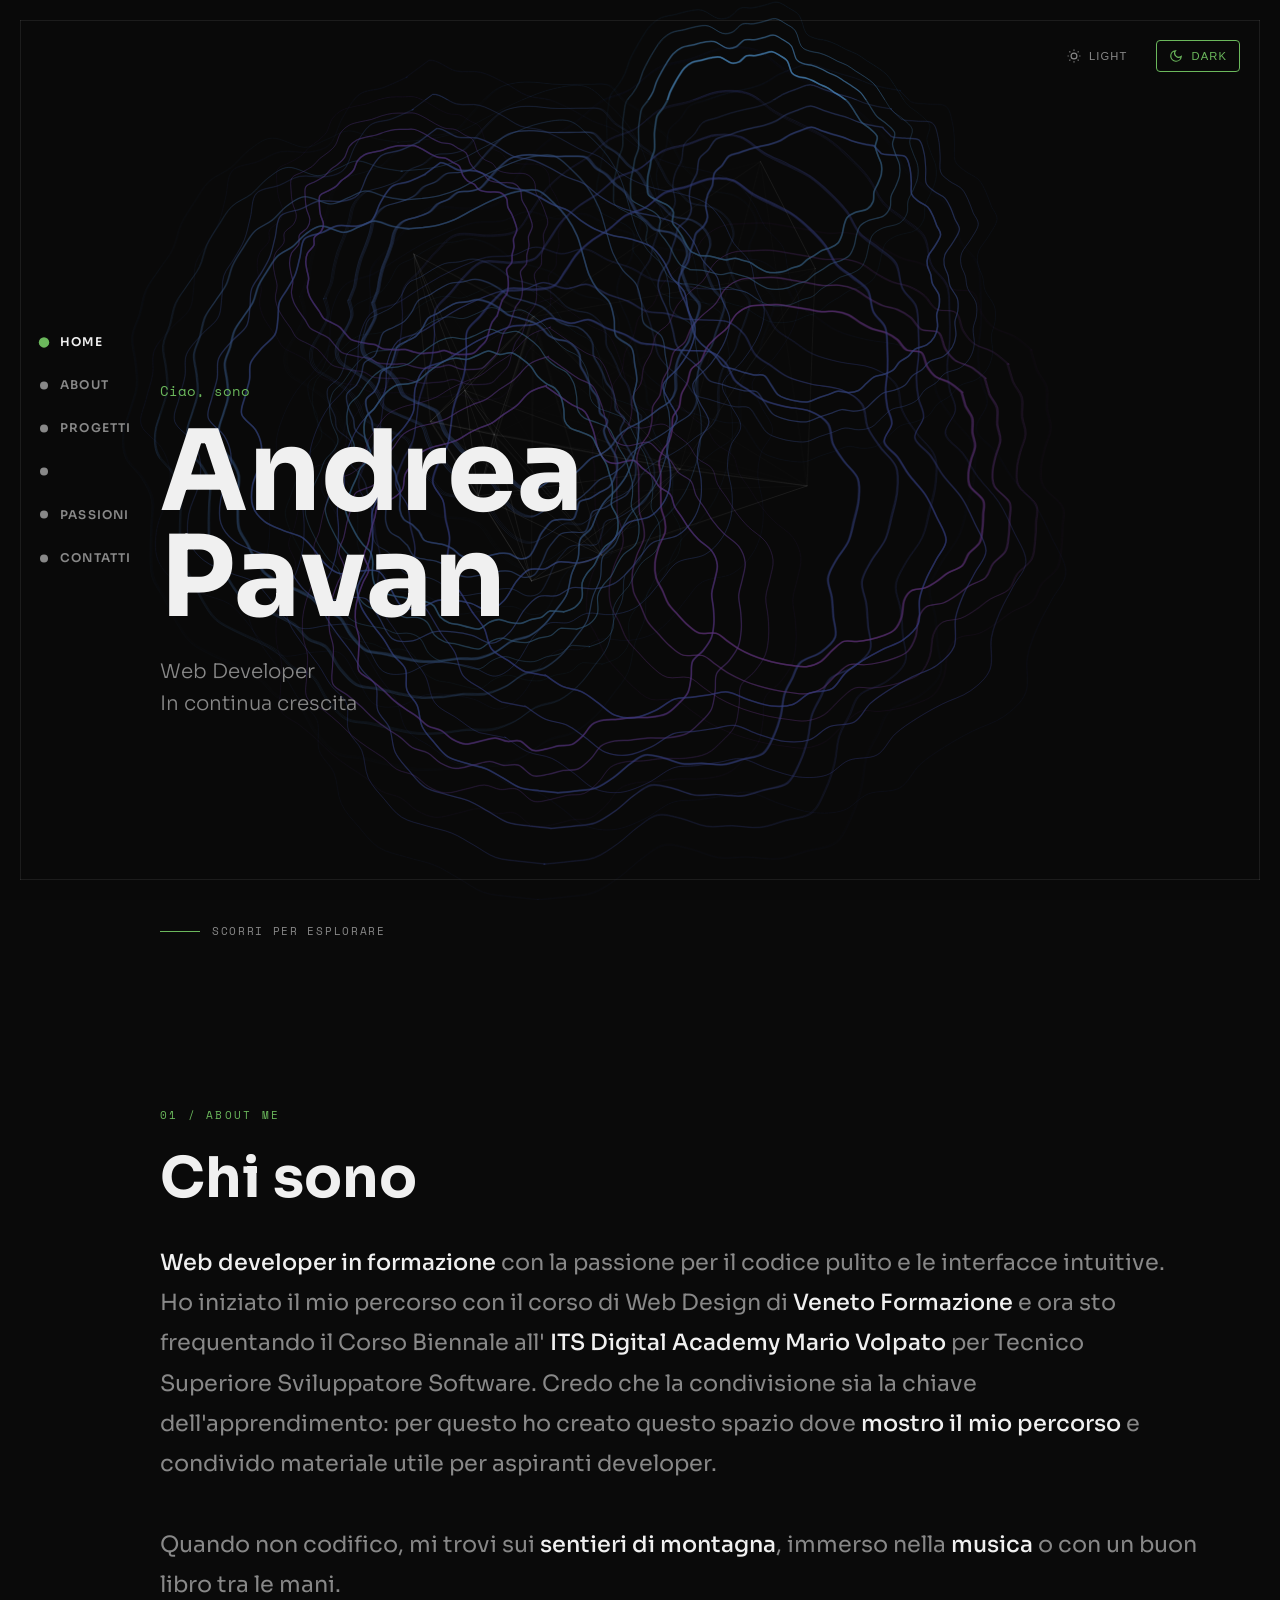
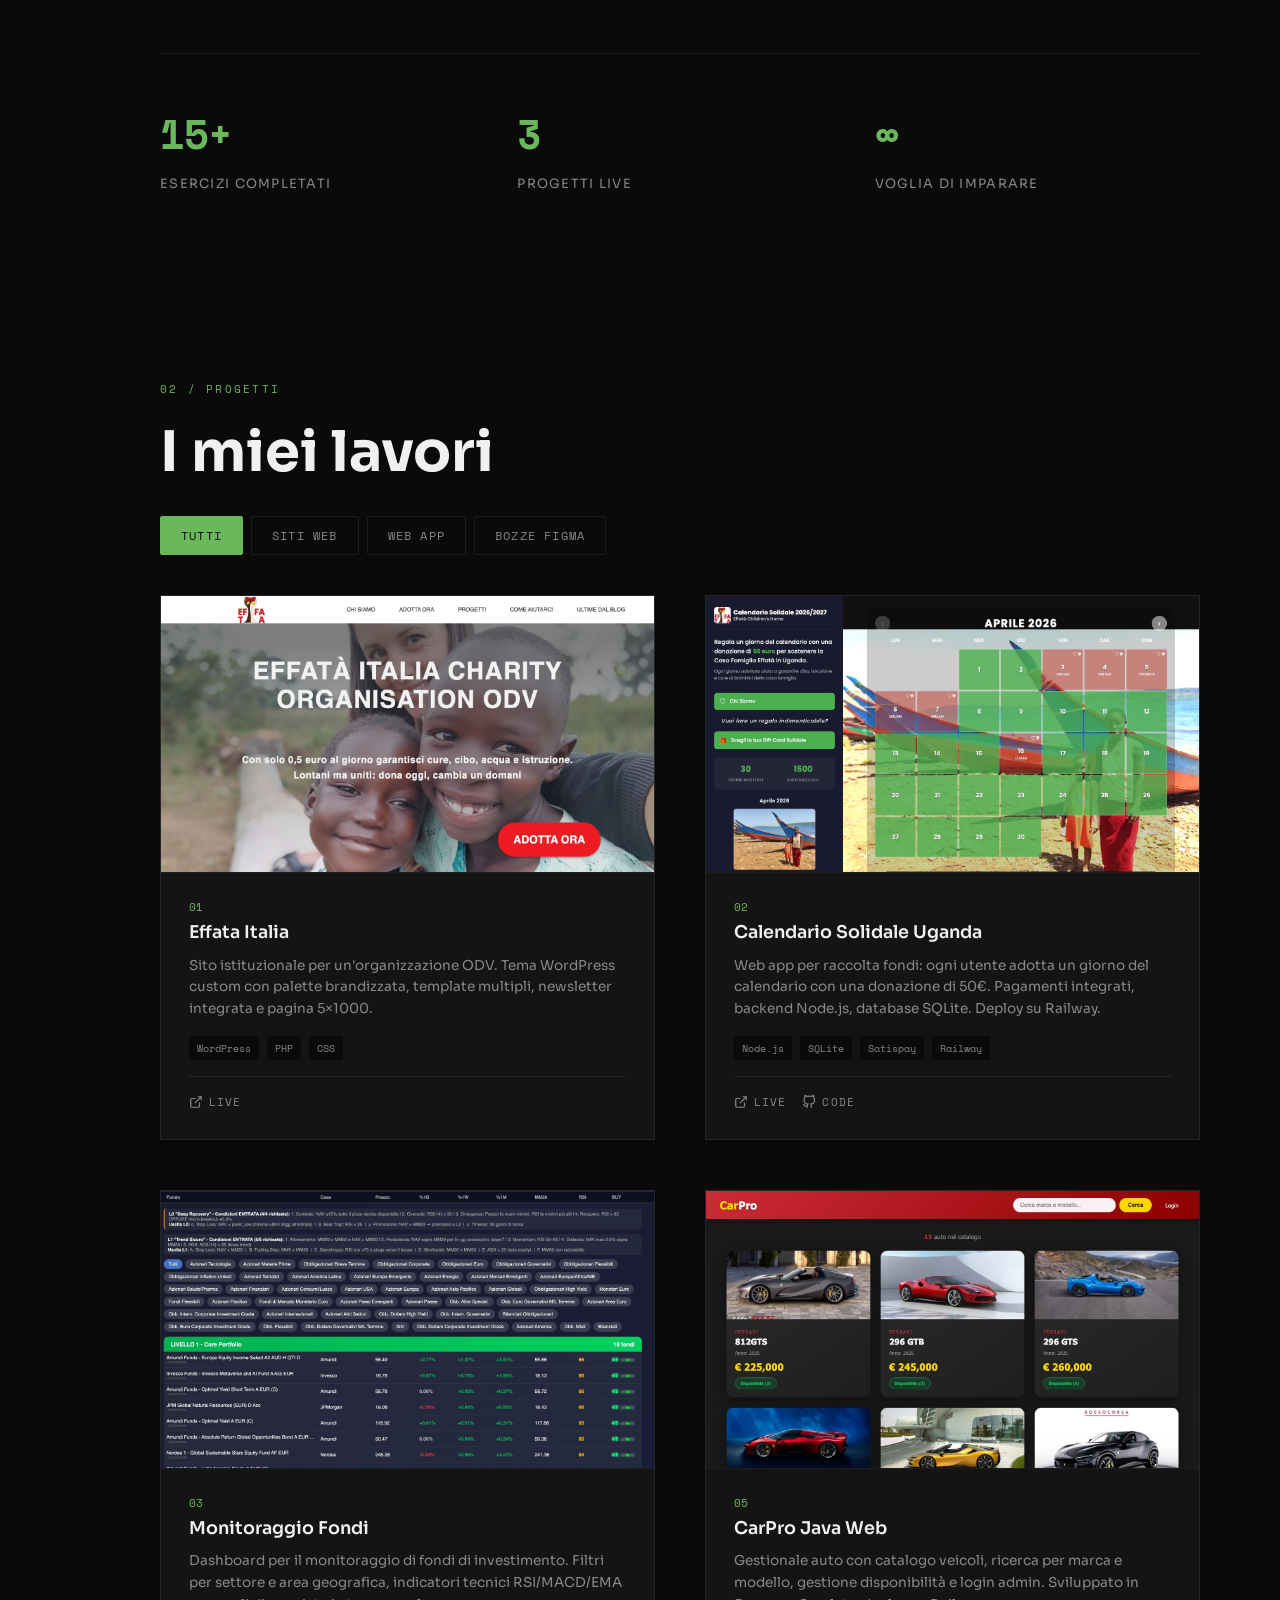
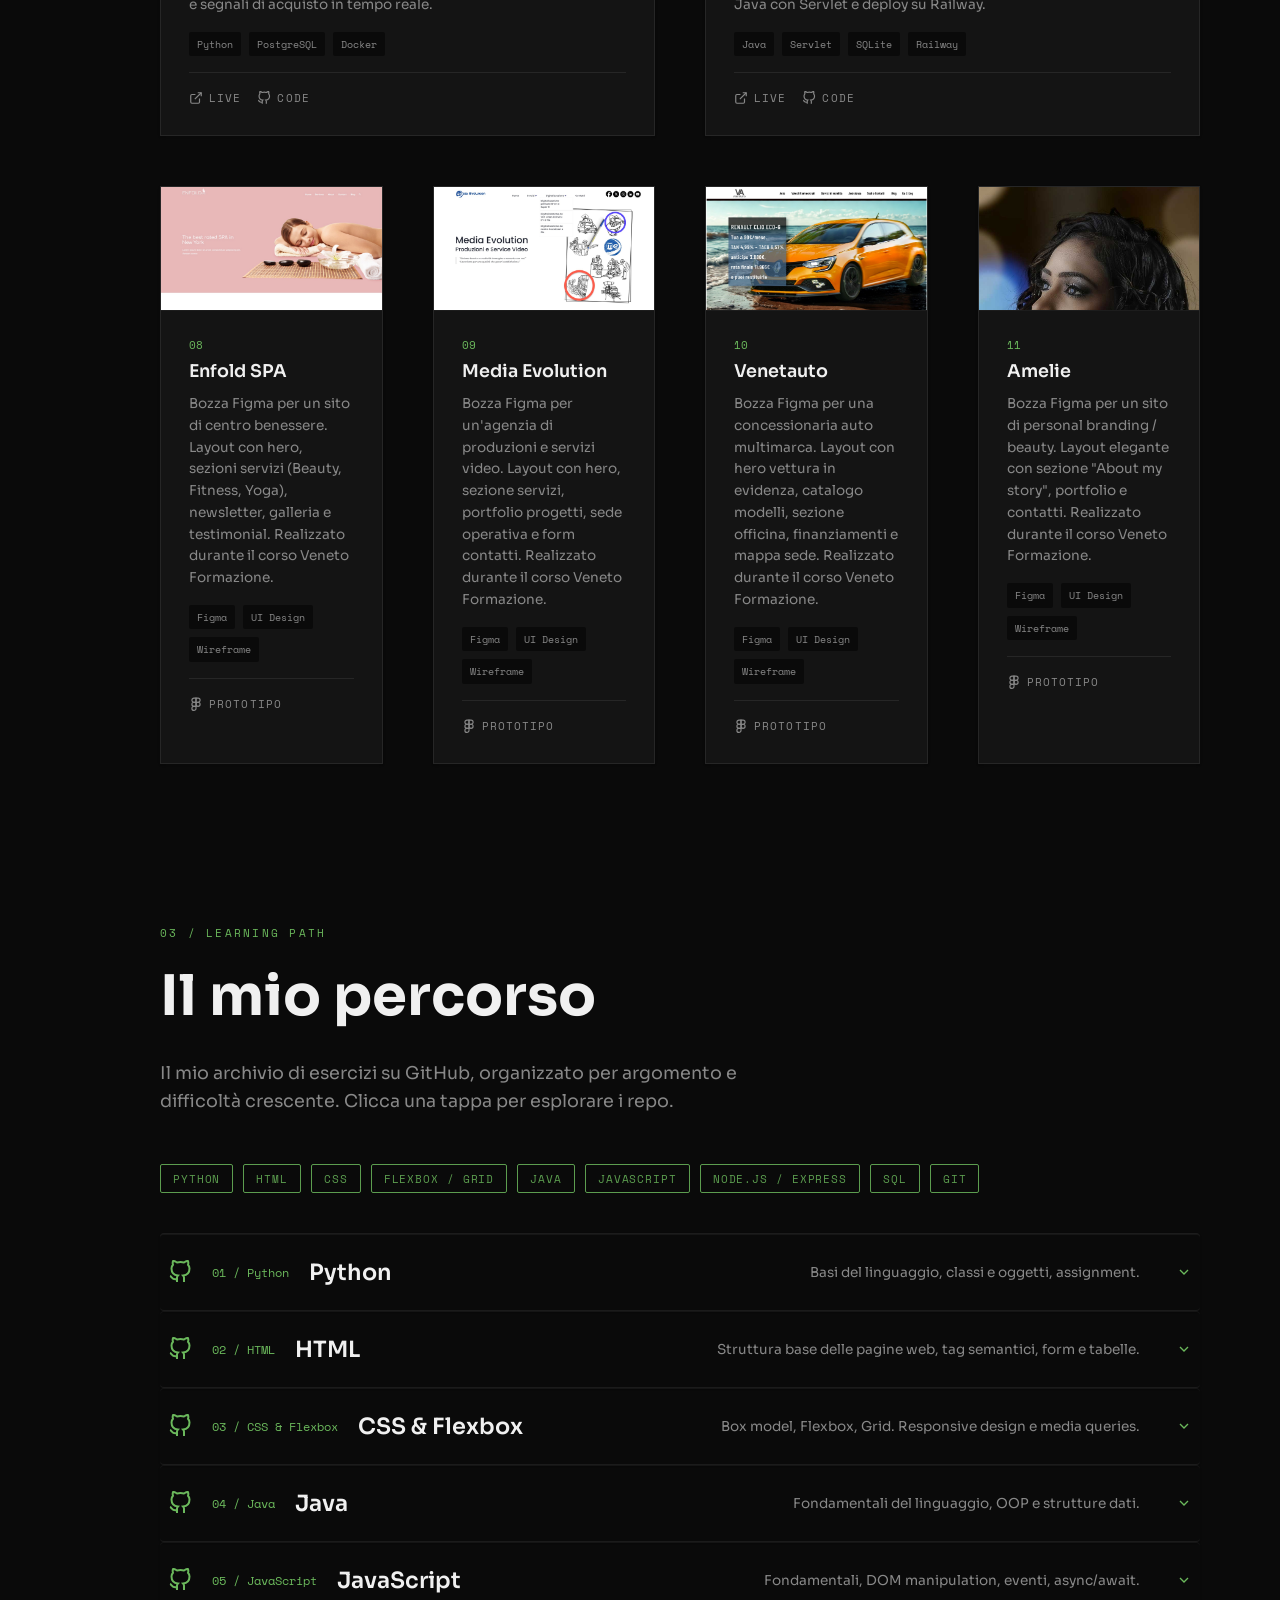
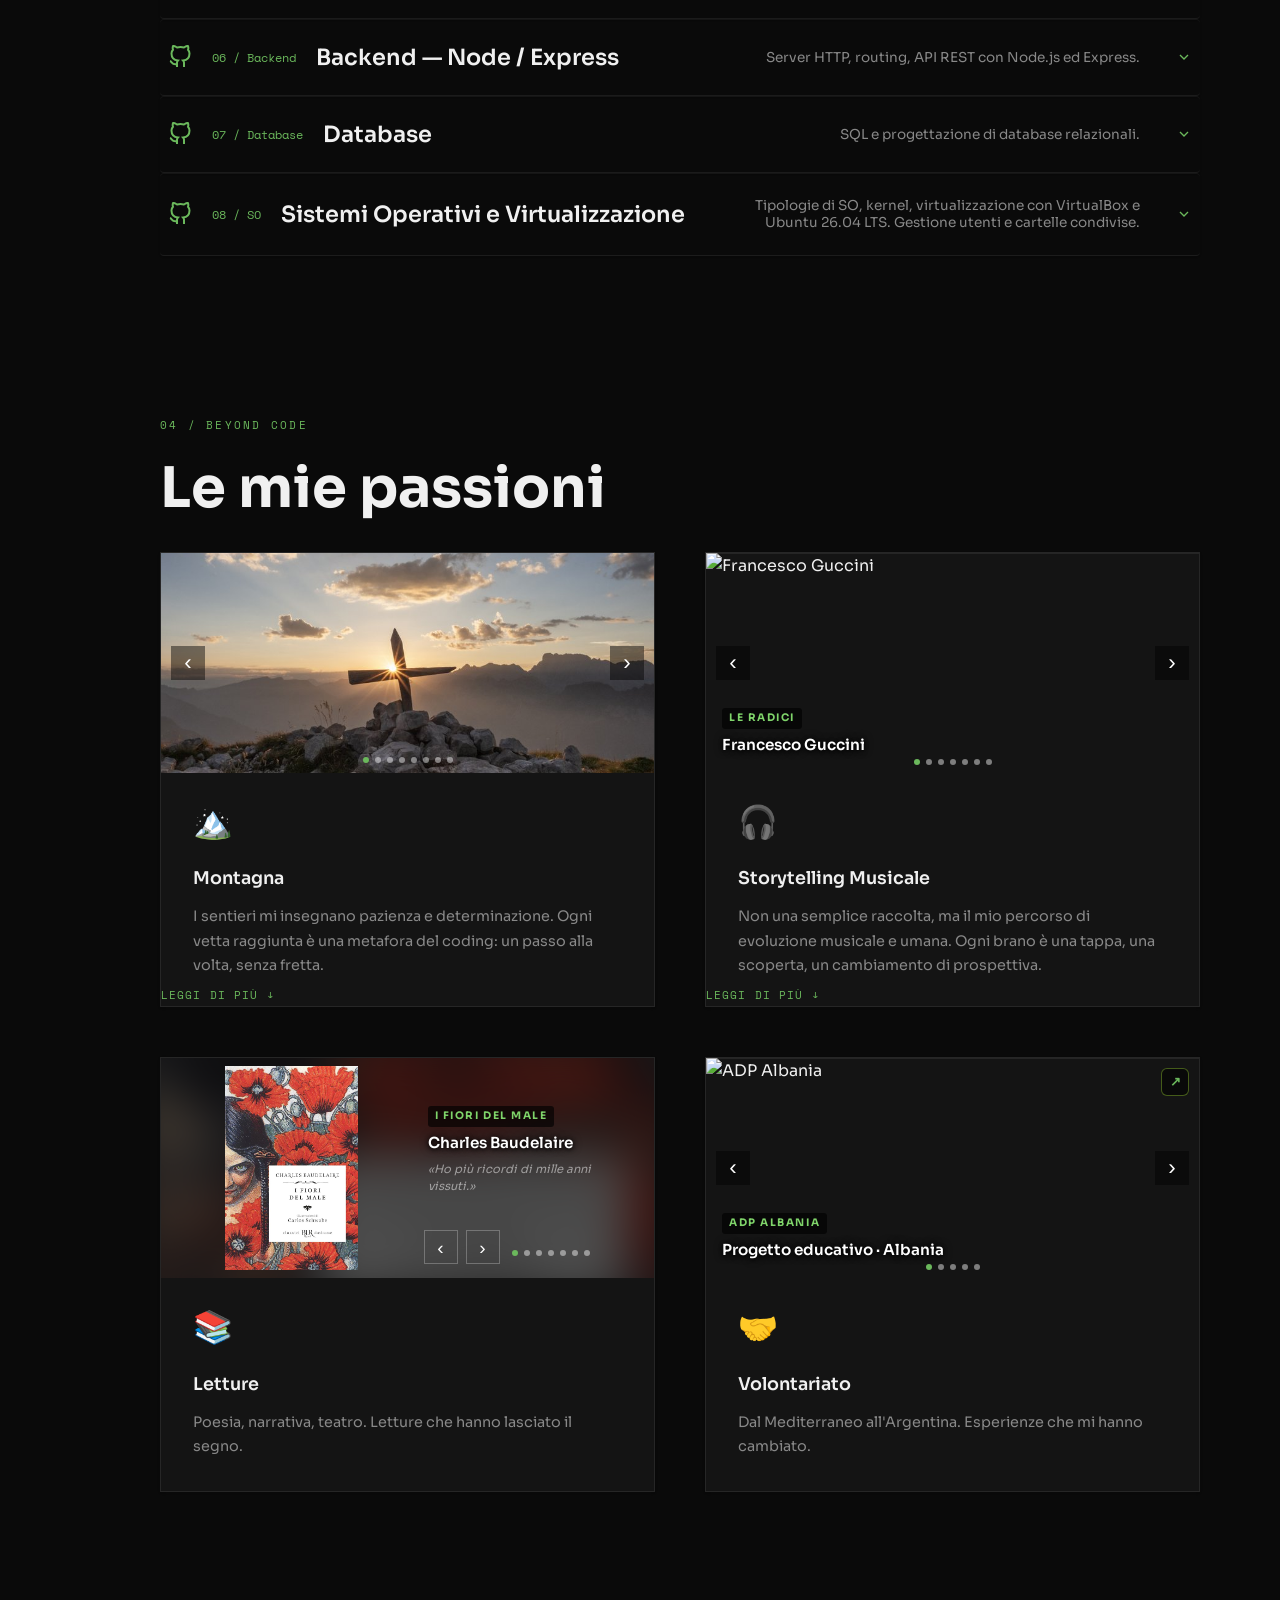
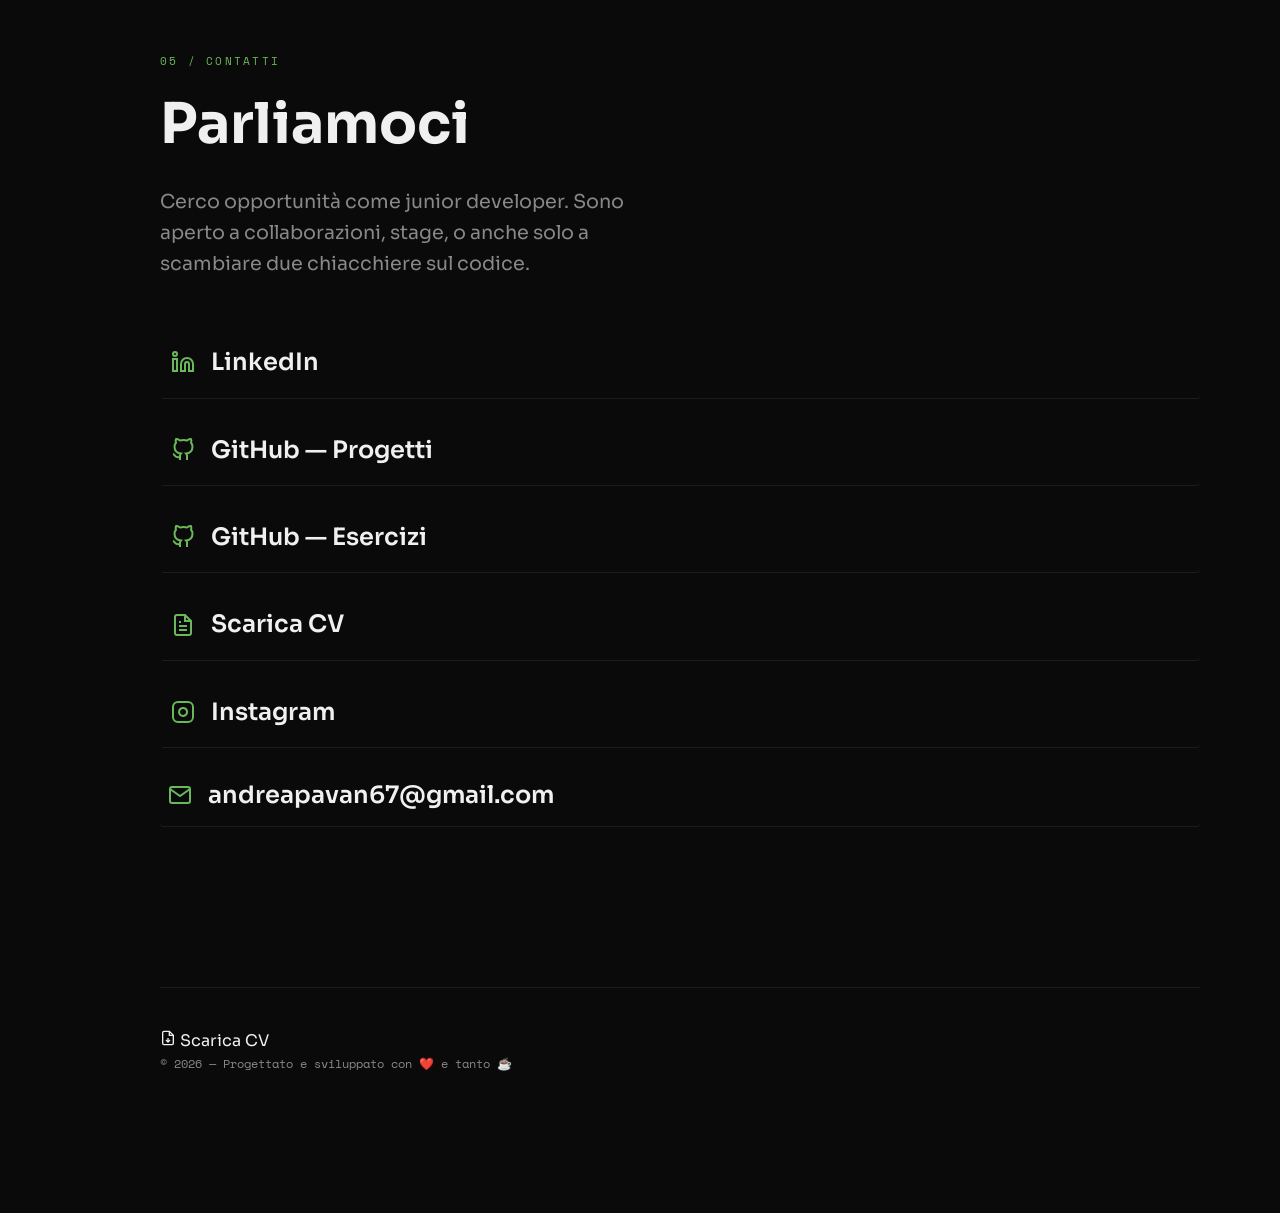
==== commit 6faf38a6: "Bump CSS v28 per forzare invalidazione cache browser Co-Authored-By: Claude Sonnet 4.6 <noreply@anth" ====
--- a/index.html
+++ b/index.html
@@ -30,7 +30,7 @@
     <link href="https://fonts.googleapis.com/css2?family=Space+Mono:wght@400;700&family=Sora:wght@300;400;600;700&display=swap" rel="stylesheet">
 
     <!-- CSS -->
-    <link rel="stylesheet" href="style.css?v=27">
+    <link rel="stylesheet" href="style.css?v=28">
 
     <!-- p5.js per effetto grafico -->
     <script src="p5.min.js" defer></script>
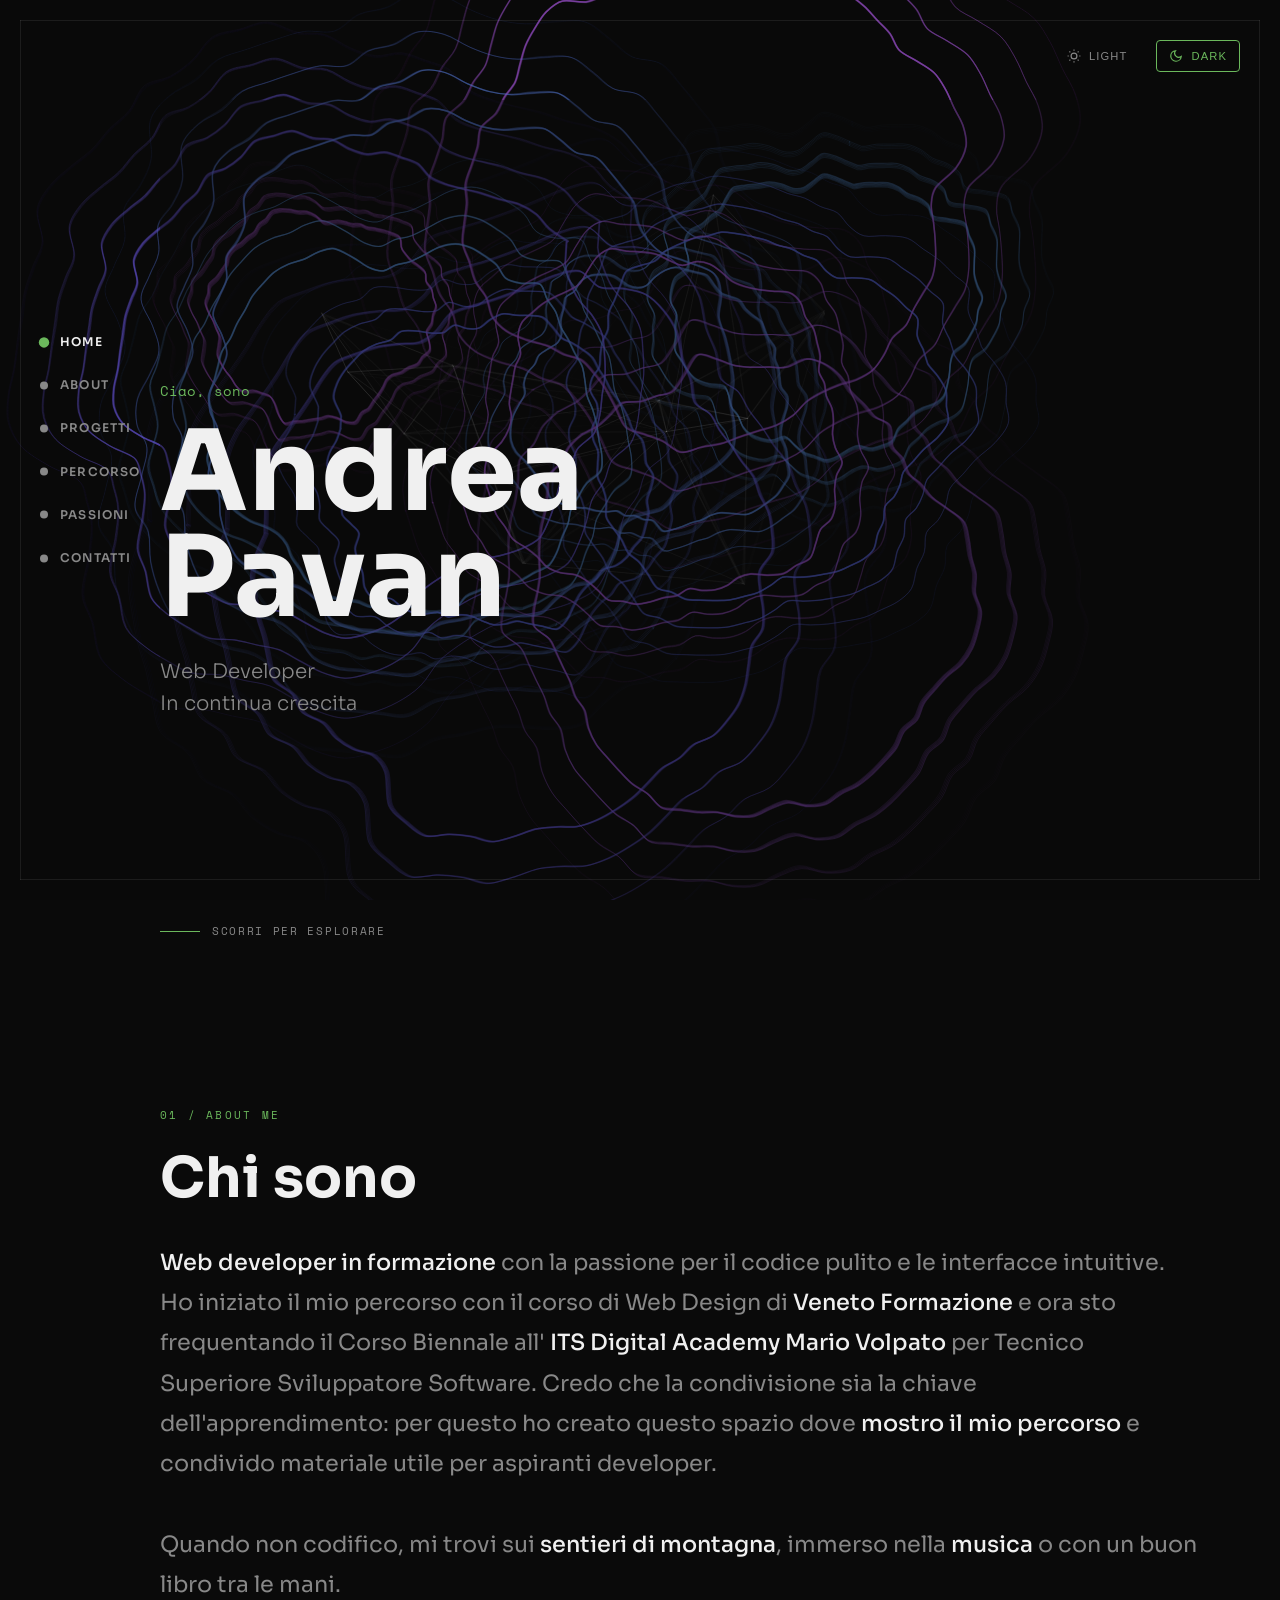
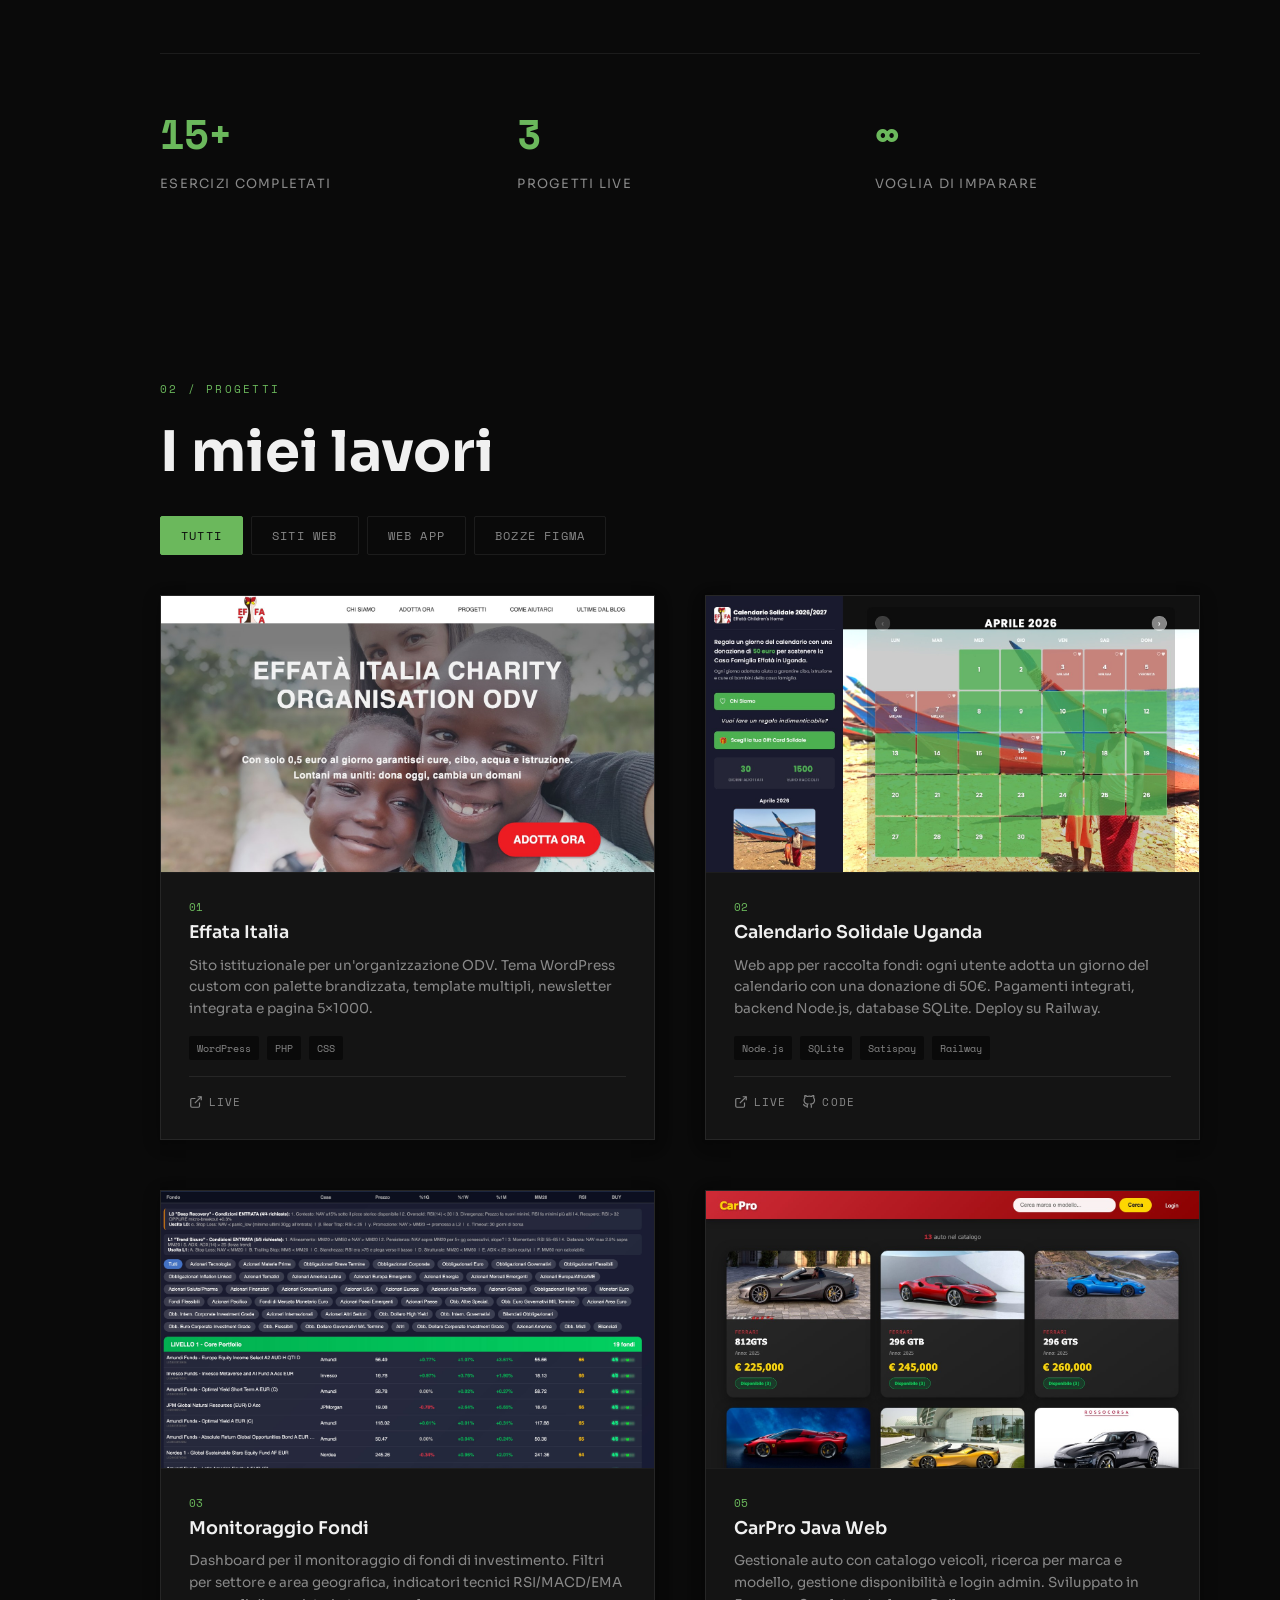
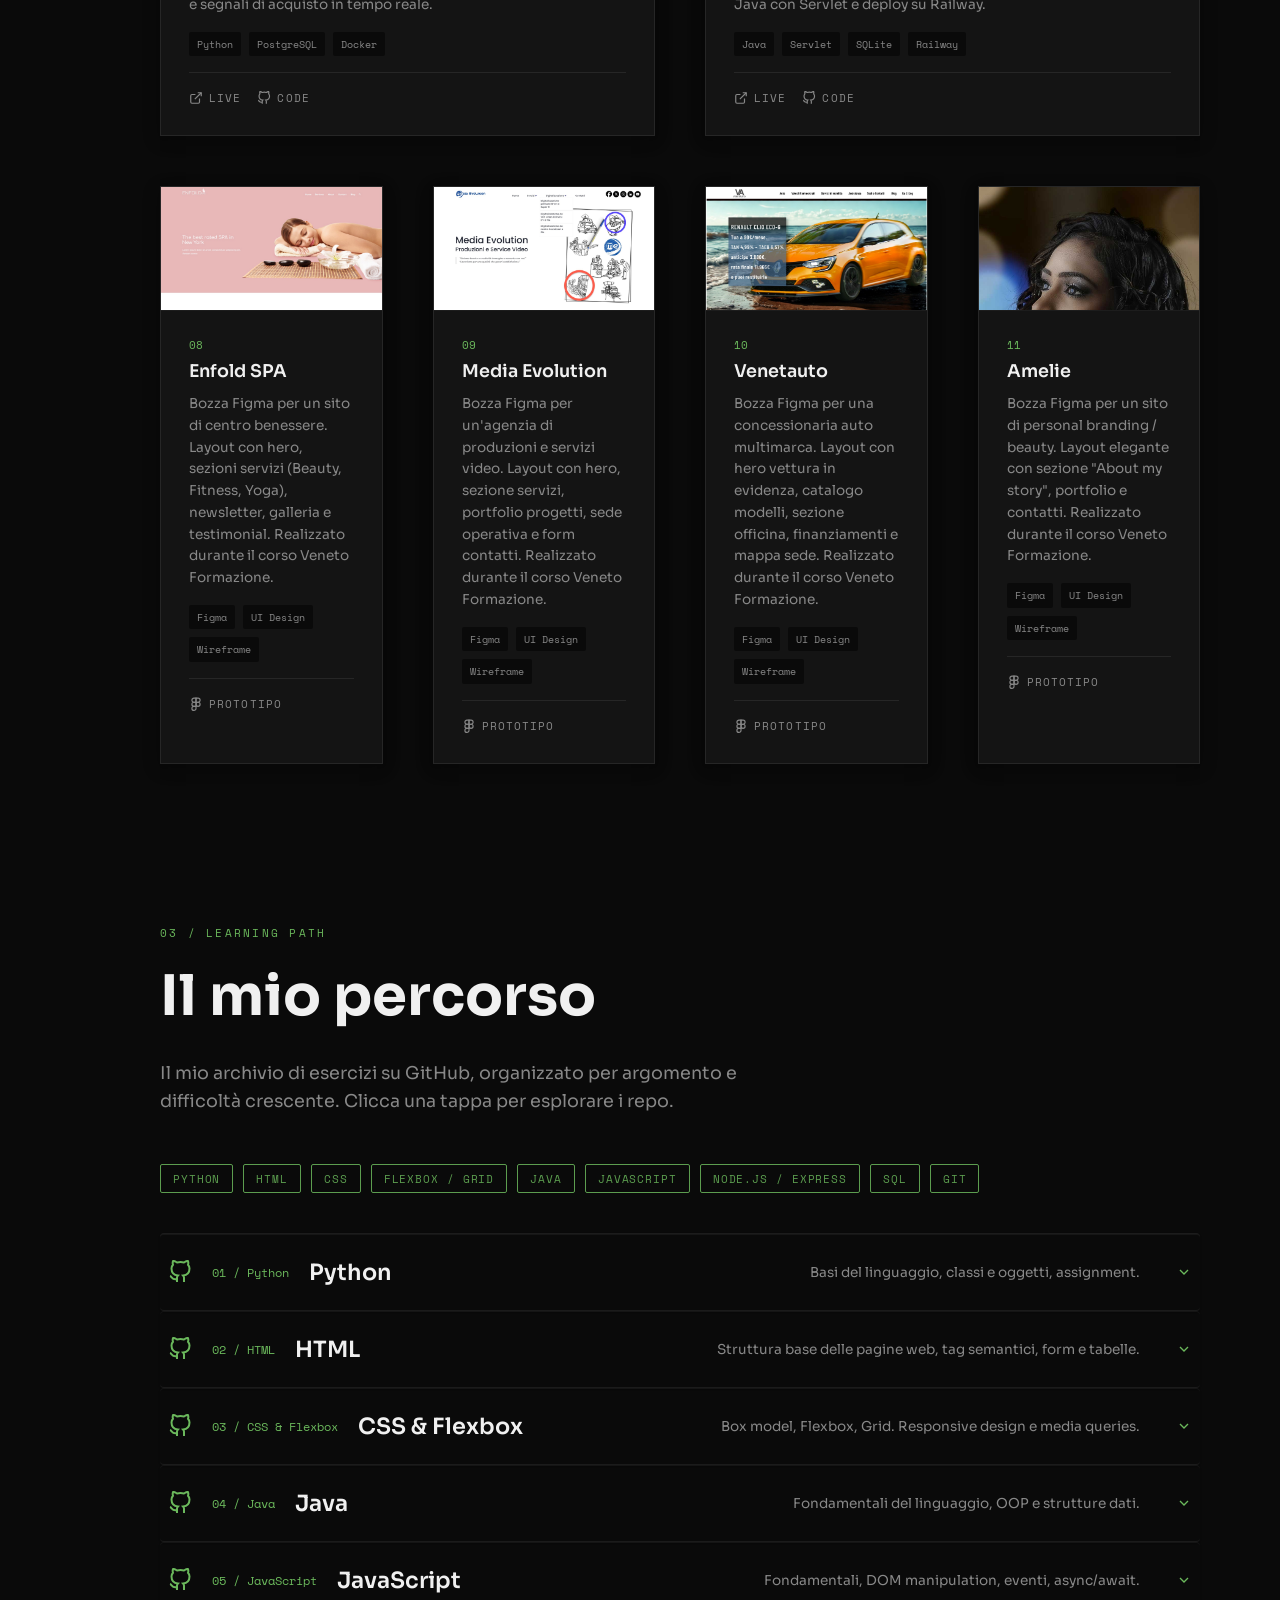
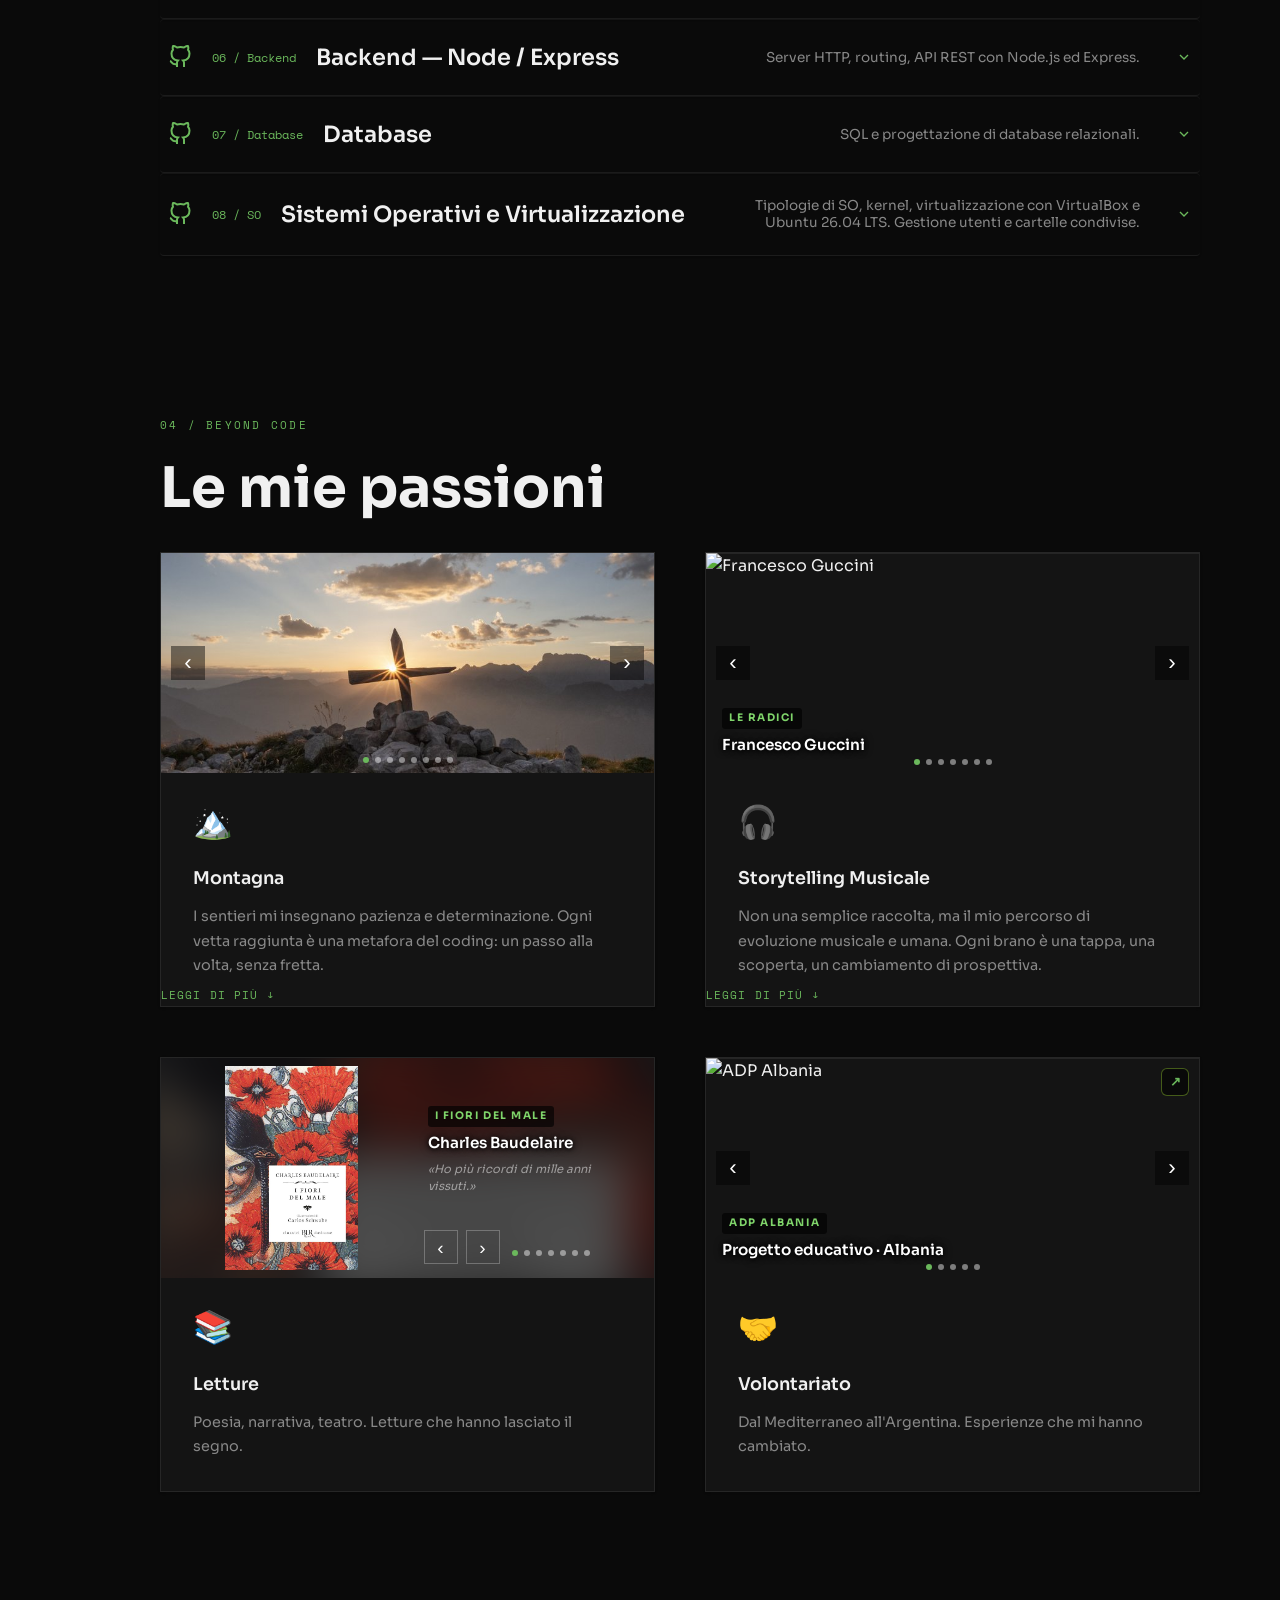
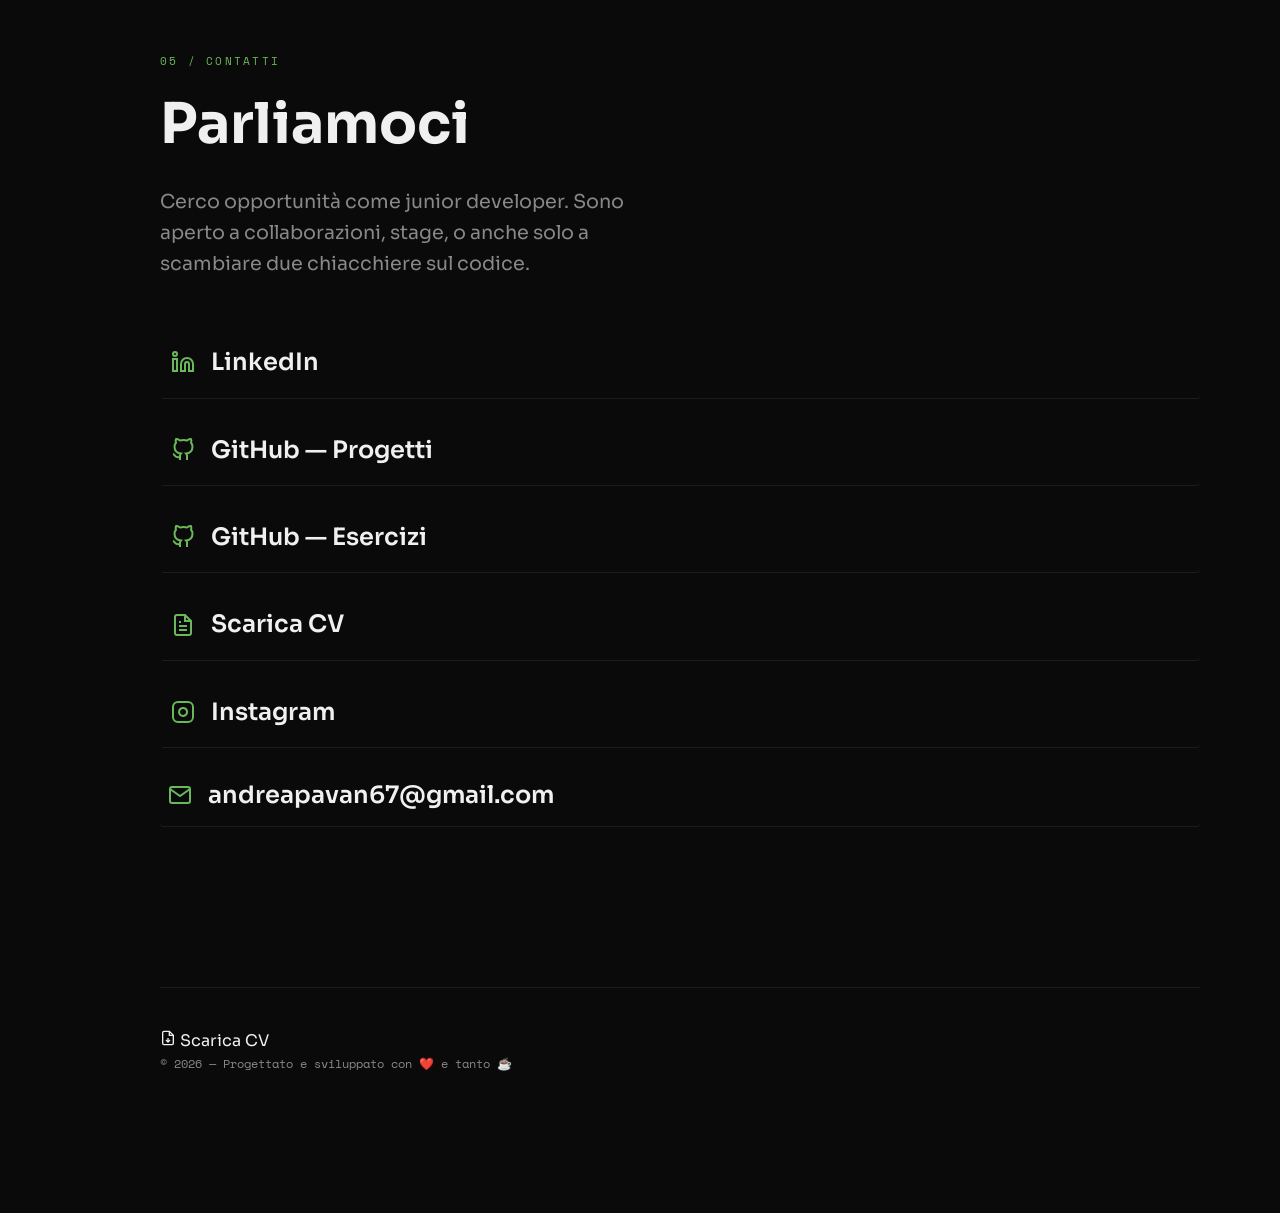
==== commit d408e5ee: "Rinforza box-shadow card: base più profonda con --shadow, hover glow ampliato Co-Authored-By: Claude" ====
--- a/index.html
+++ b/index.html
@@ -30,7 +30,7 @@
     <link href="https://fonts.googleapis.com/css2?family=Space+Mono:wght@400;700&family=Sora:wght@300;400;600;700&display=swap" rel="stylesheet">
 
     <!-- CSS -->
-    <link rel="stylesheet" href="style.css?v=28">
+    <link rel="stylesheet" href="style.css?v=29">
 
     <!-- p5.js per effetto grafico -->
     <script src="p5.min.js" defer></script>
--- a/style.css
+++ b/style.css
@@ -491,7 +491,7 @@
     position: relative;
     overflow: hidden;
     cursor: pointer;
-    box-shadow: 0 1px 3px rgba(0,0,0,0.08), inset 0 1px 0 rgba(255,255,255,0.07);
+    box-shadow: 0 4px 16px var(--shadow), 0 1px 4px rgba(0,0,0,0.1), inset 0 1px 0 rgba(255,255,255,0.07);
 }
 
 .project-card::before {
@@ -507,7 +507,7 @@
 
 .project-card:hover {
     transform: translateY(-4px);
-    box-shadow: 0 8px 32px var(--shadow-accent), 0 2px 8px rgba(0,0,0,0.1);
+    box-shadow: 0 16px 48px var(--shadow-accent), 0 6px 16px rgba(0,0,0,0.15);
 }
 
 .project-card:hover::before {
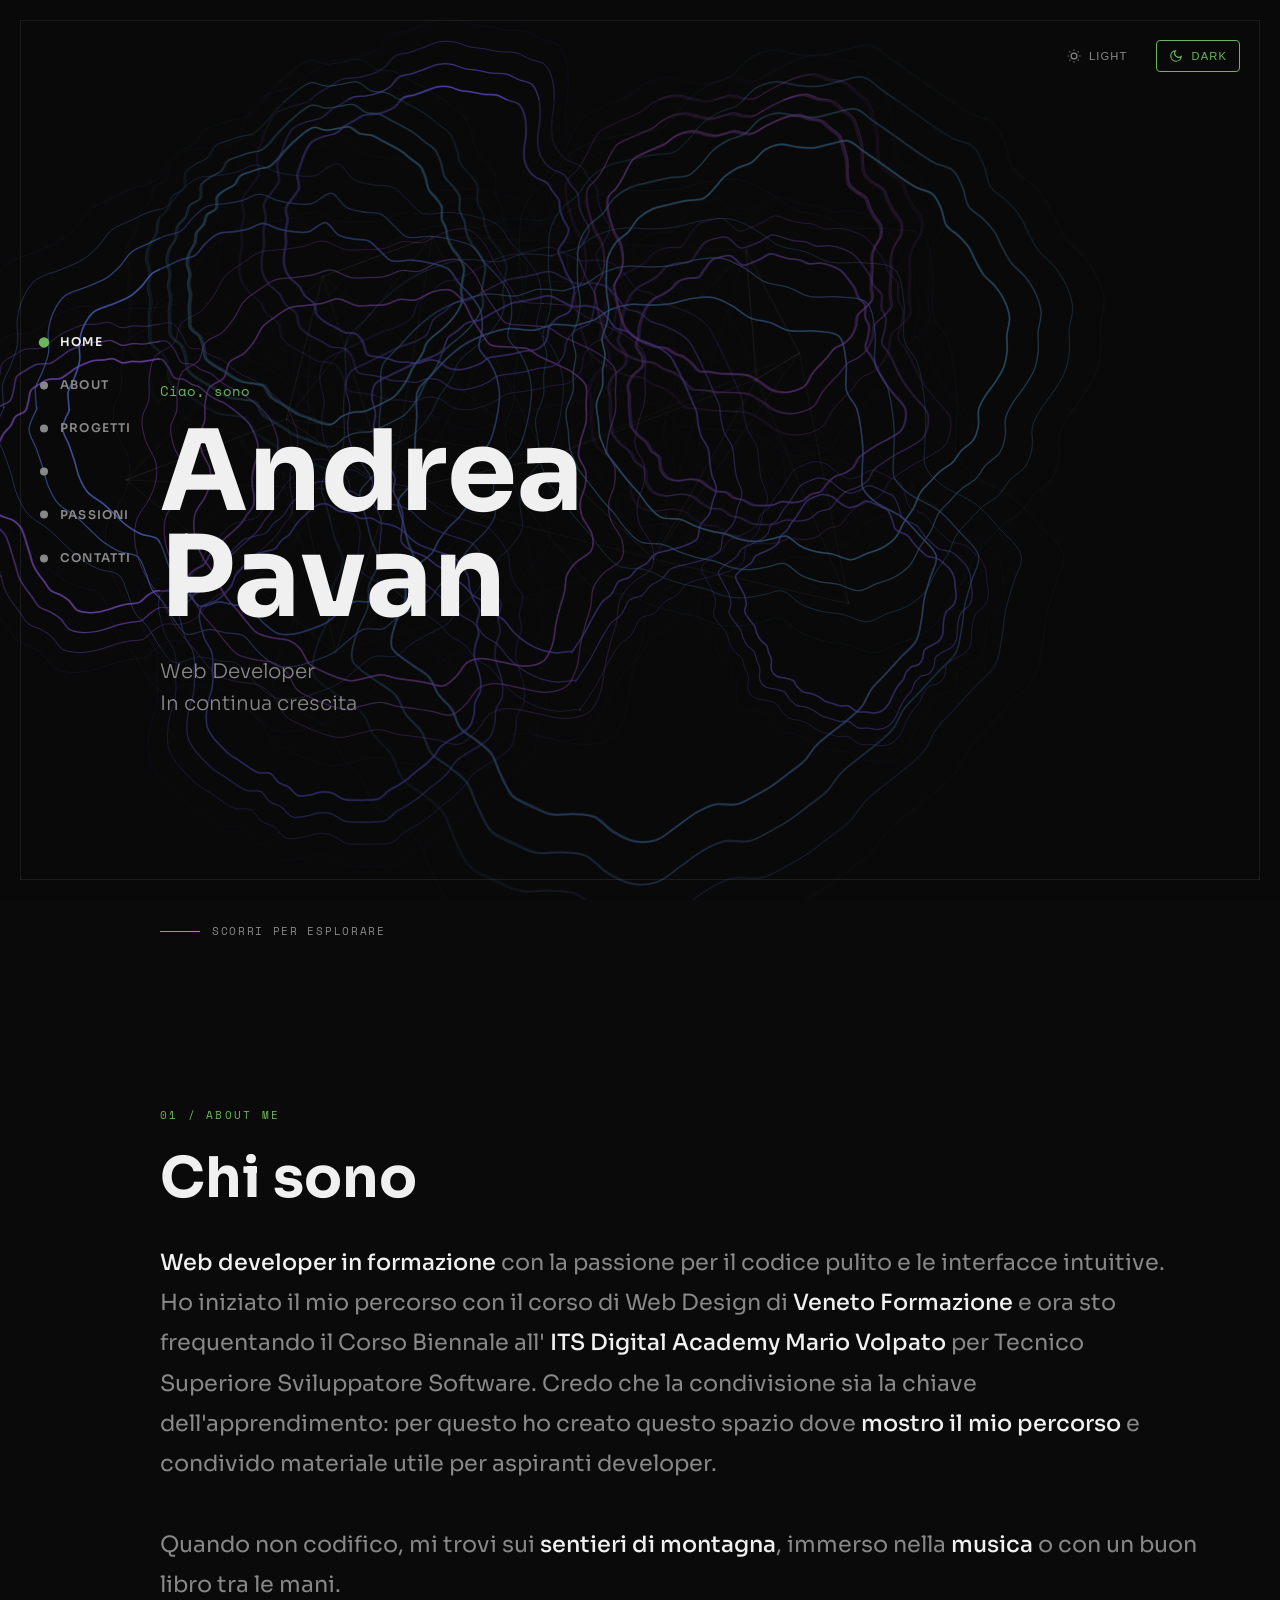
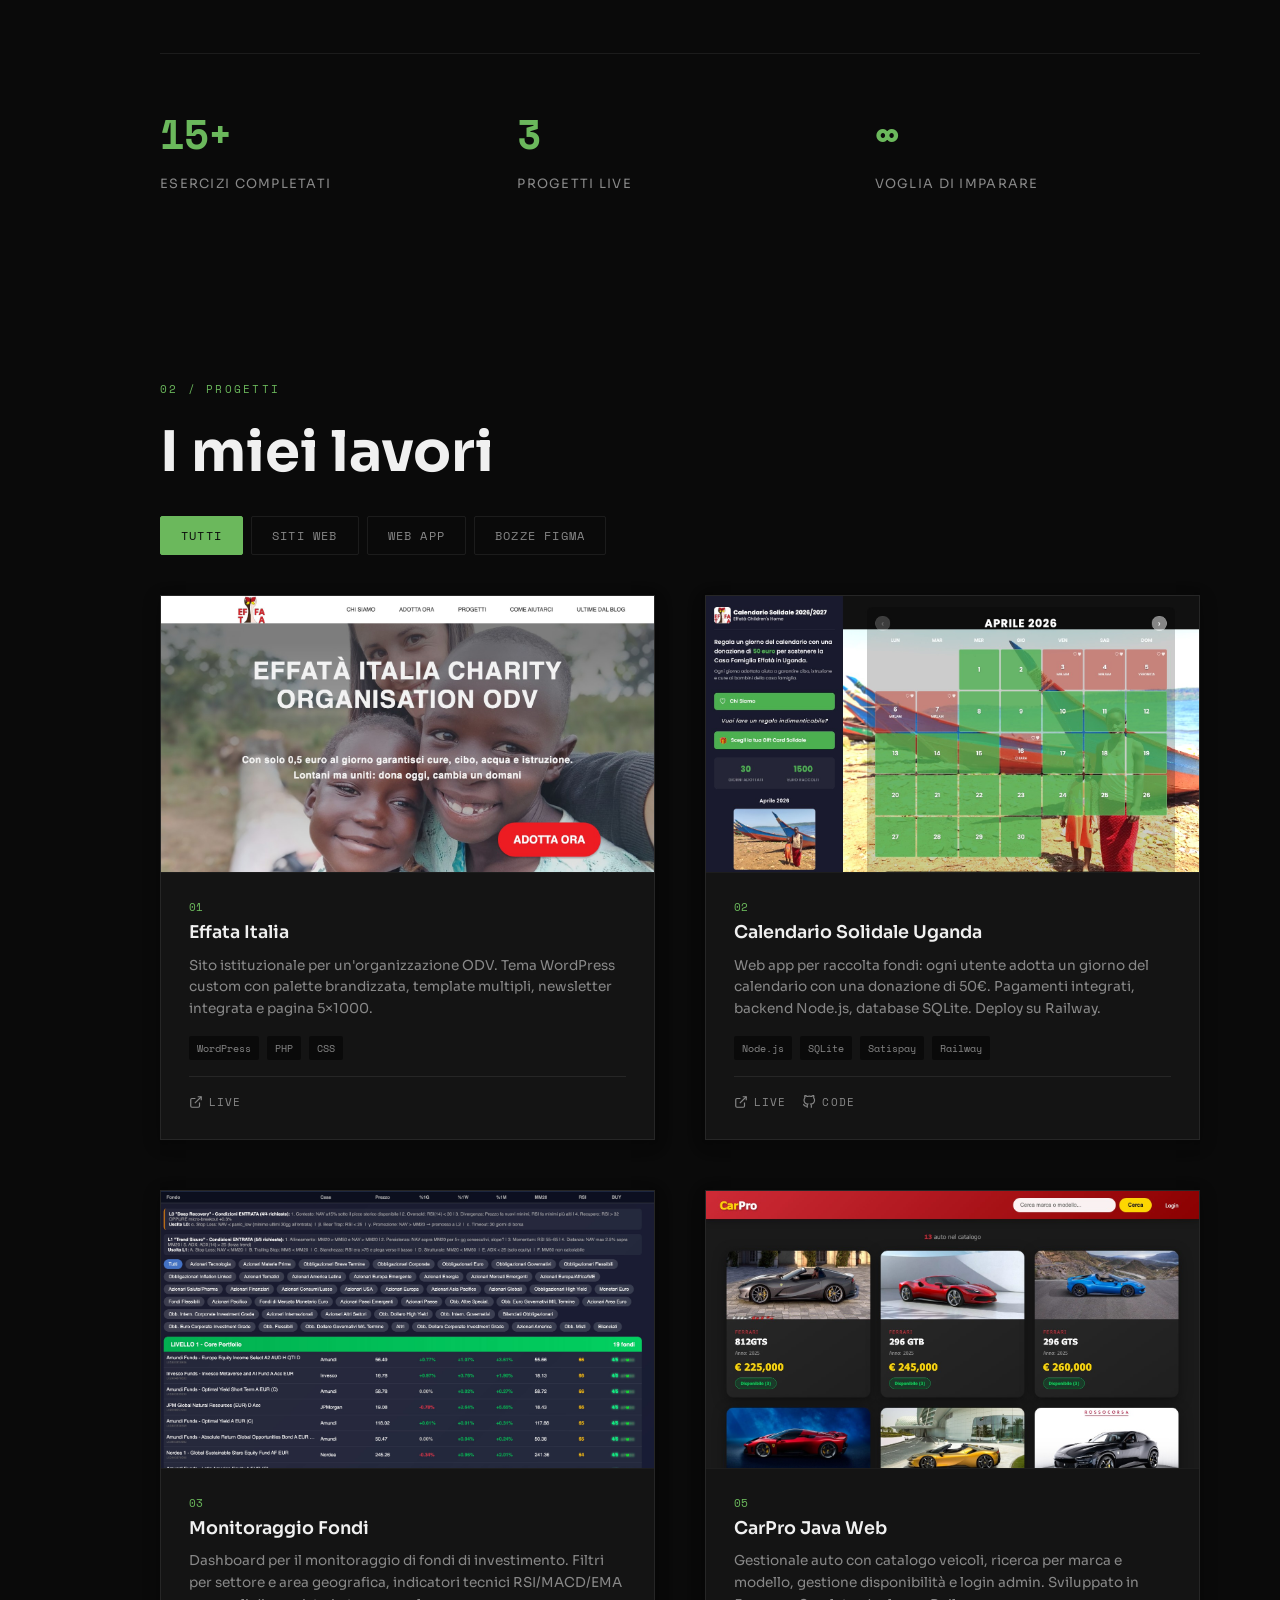
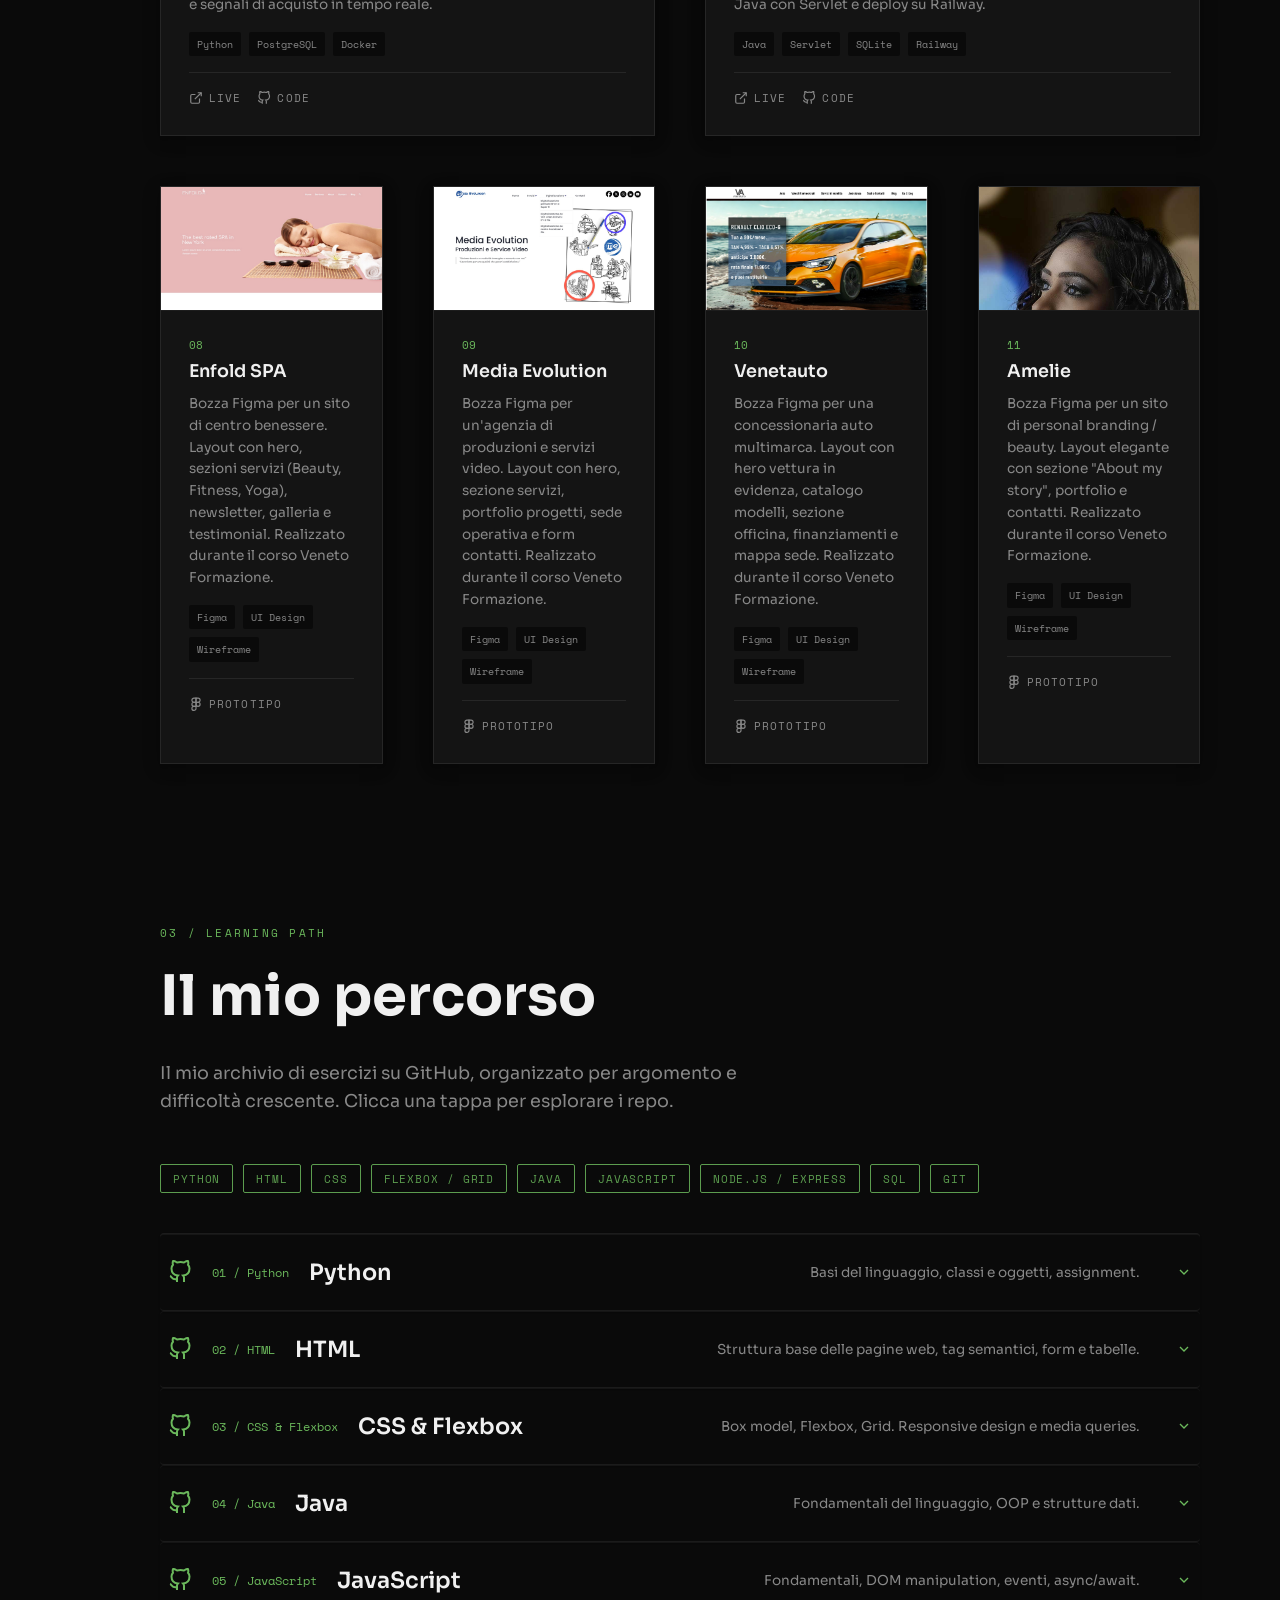
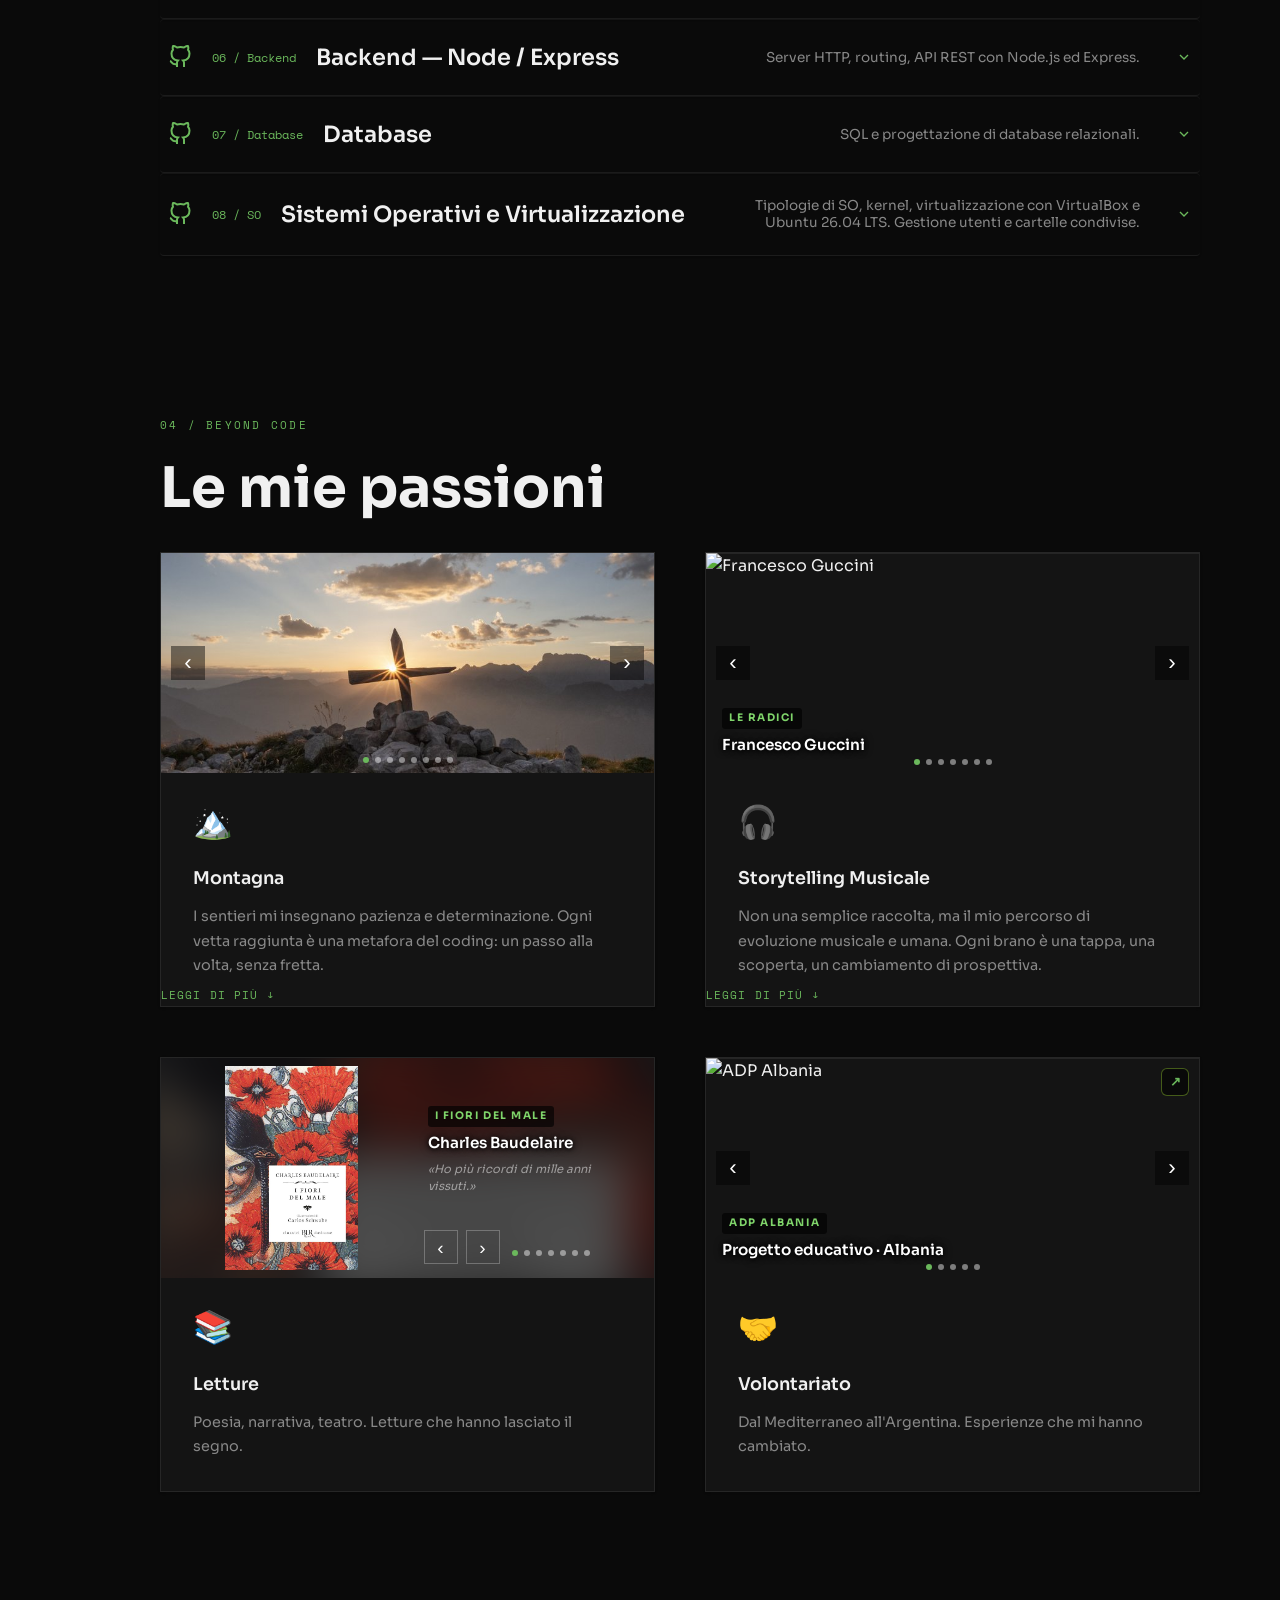
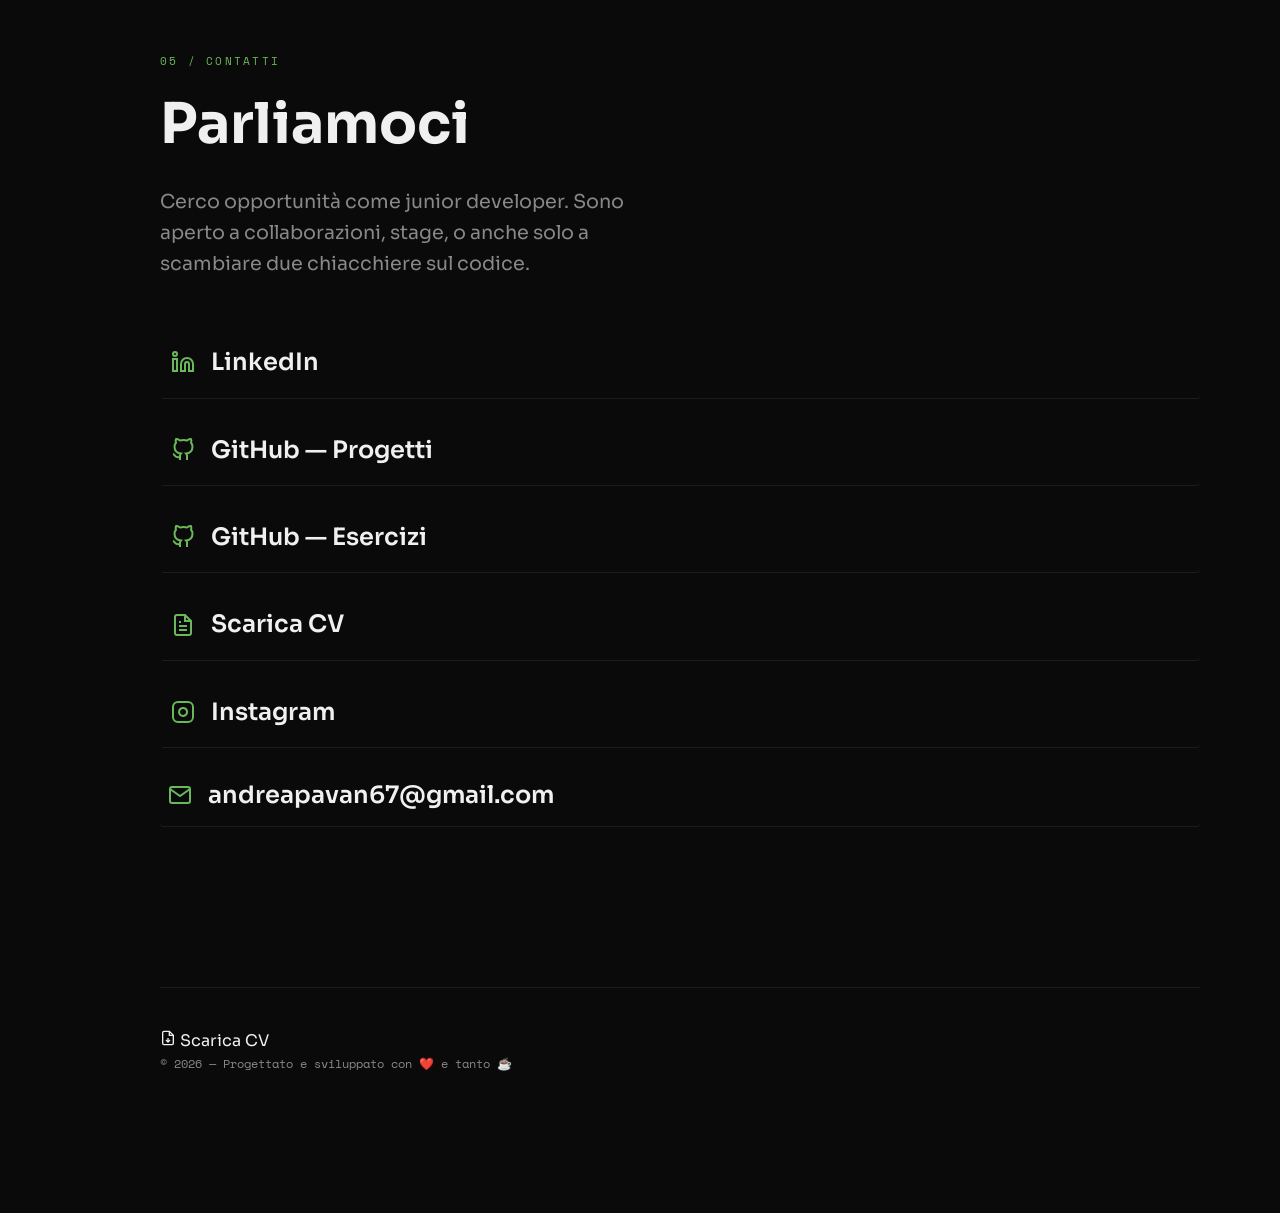
==== commit 035b4b83: "Aggiungi link wooCommerce_presentazione in 07/Database" ====
--- a/index.html
+++ b/index.html
@@ -555,6 +555,10 @@
                         <a href="https://github.com/andreapavan-ops/DATABASE" class="path__repo-btn" target="_blank" rel="noopener">
                             <svg width="14" height="14" viewBox="0 0 24 24" fill="none" stroke="currentColor" stroke-width="2"><path d="M9 19c-5 1.5-5-2.5-7-3m14 6v-3.87a3.37 3.37 0 0 0-.94-2.61c3.14-.35 6.44-1.54 6.44-7A5.44 5.44 0 0 0 20 4.77 5.07 5.07 0 0 0 19.91 1S18.73.65 16 2.48a13.38 13.38 0 0 0-7 0C6.27.65 5.09 1 5.09 1A5.07 5.07 0 0 0 5 4.77a5.44 5.44 0 0 0-1.5 3.78c0 5.42 3.3 6.61 6.44 7A3.37 3.37 0 0 0 9 18.13V22"/></svg>
                             DATABASE →
+                        </a>
+                        <a href="https://github.com/andreapavan-ops/wooCommerce_presentazione" class="path__repo-btn" target="_blank" rel="noopener">
+                            <svg width="14" height="14" viewBox="0 0 24 24" fill="none" stroke="currentColor" stroke-width="2"><path d="M9 19c-5 1.5-5-2.5-7-3m14 6v-3.87a3.37 3.37 0 0 0-.94-2.61c3.14-.35 6.44-1.54 6.44-7A5.44 5.44 0 0 0 20 4.77 5.07 5.07 0 0 0 19.91 1S18.73.65 16 2.48a13.38 13.38 0 0 0-7 0C6.27.65 5.09 1 5.09 1A5.07 5.07 0 0 0 5 4.77a5.44 5.44 0 0 0-1.5 3.78c0 5.42 3.3 6.61 6.44 7A3.37 3.37 0 0 0 9 18.13V22"/></svg>
+                            wooCommerce_presentazione →
                         </a>
                     </div>
                 </div>
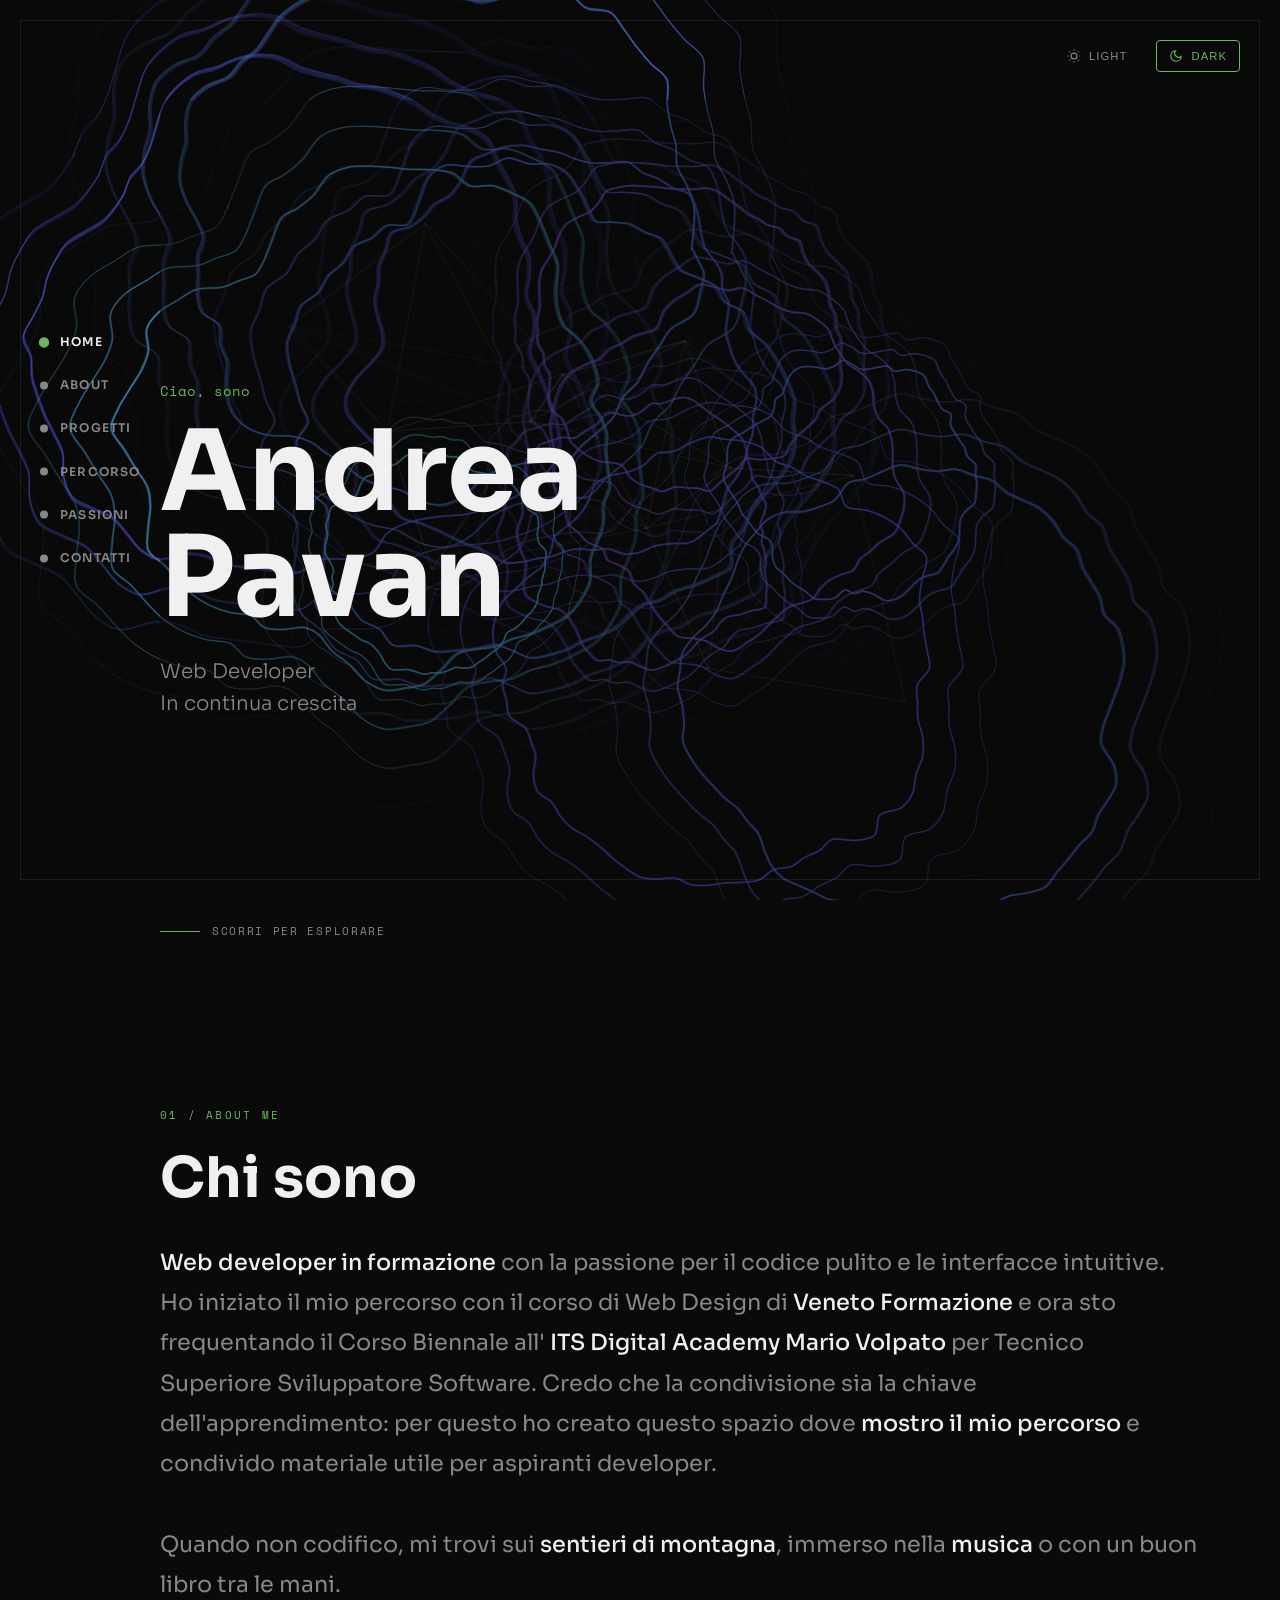
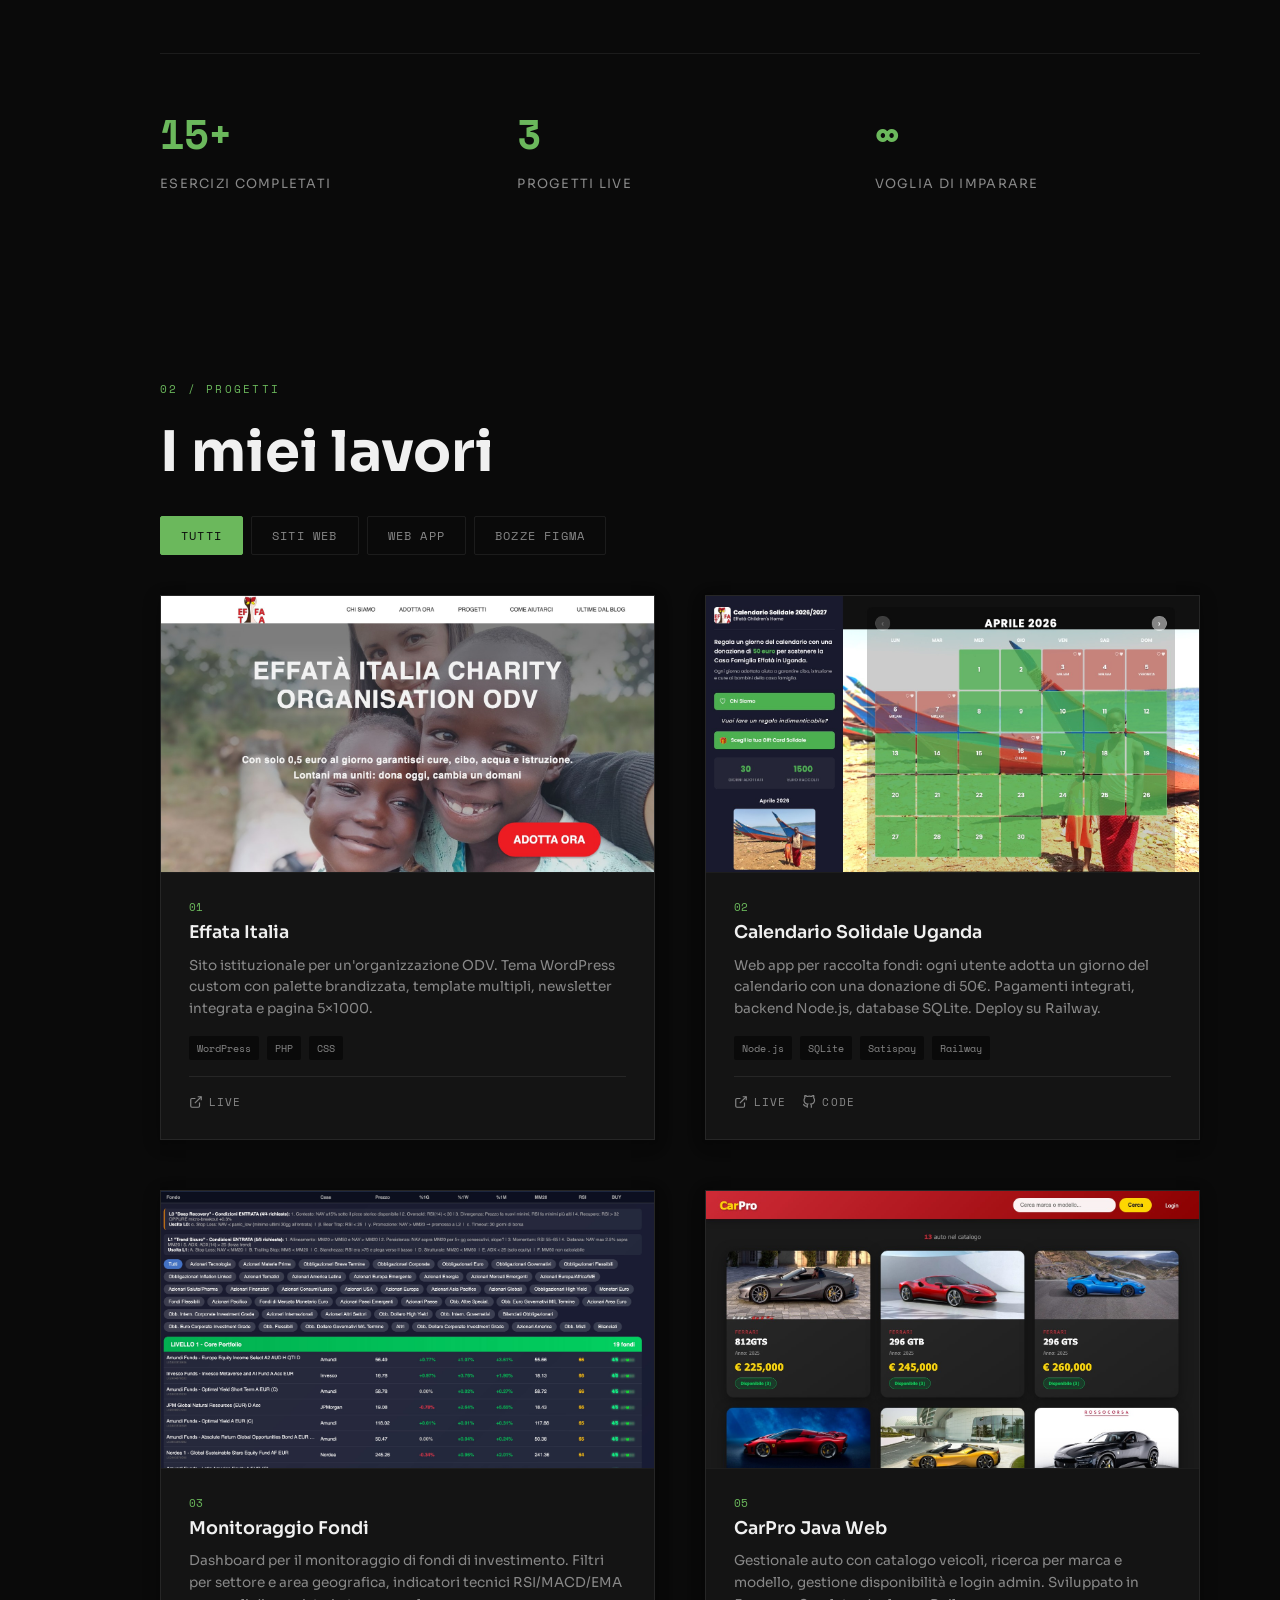
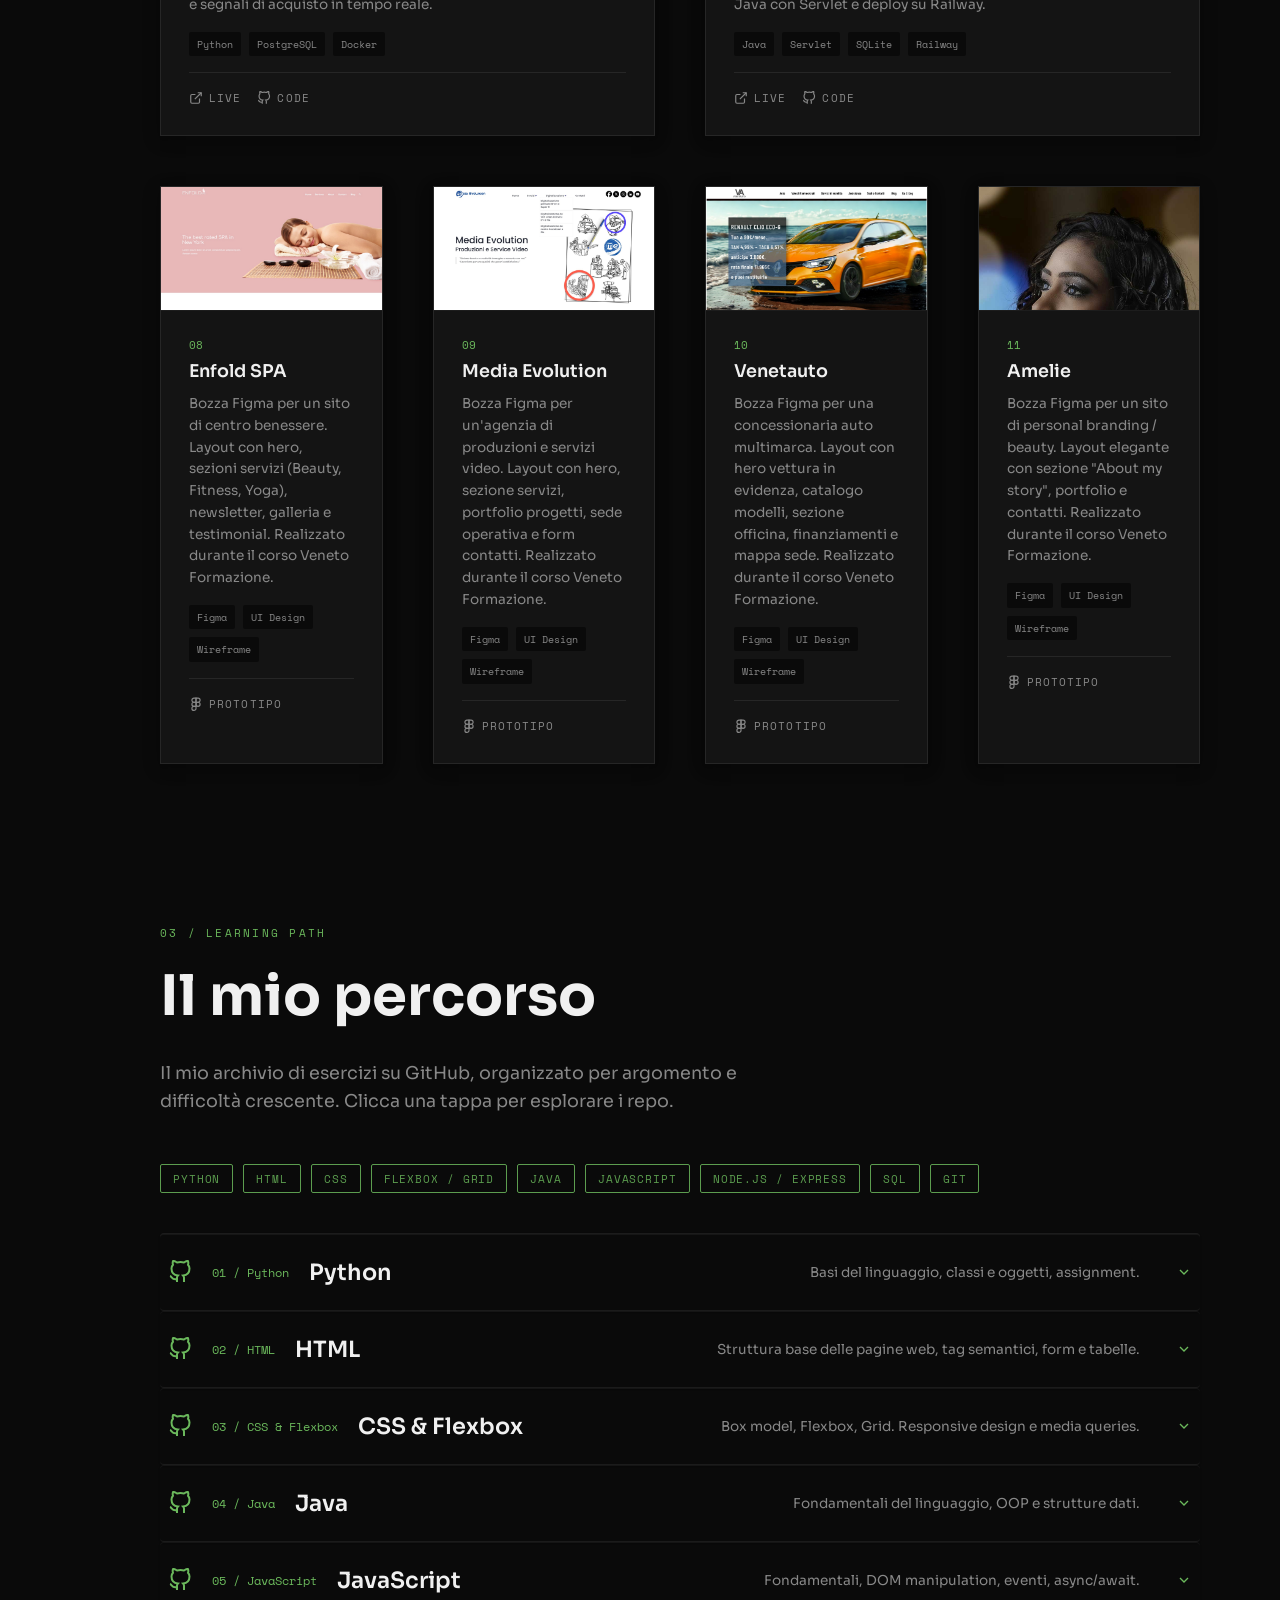
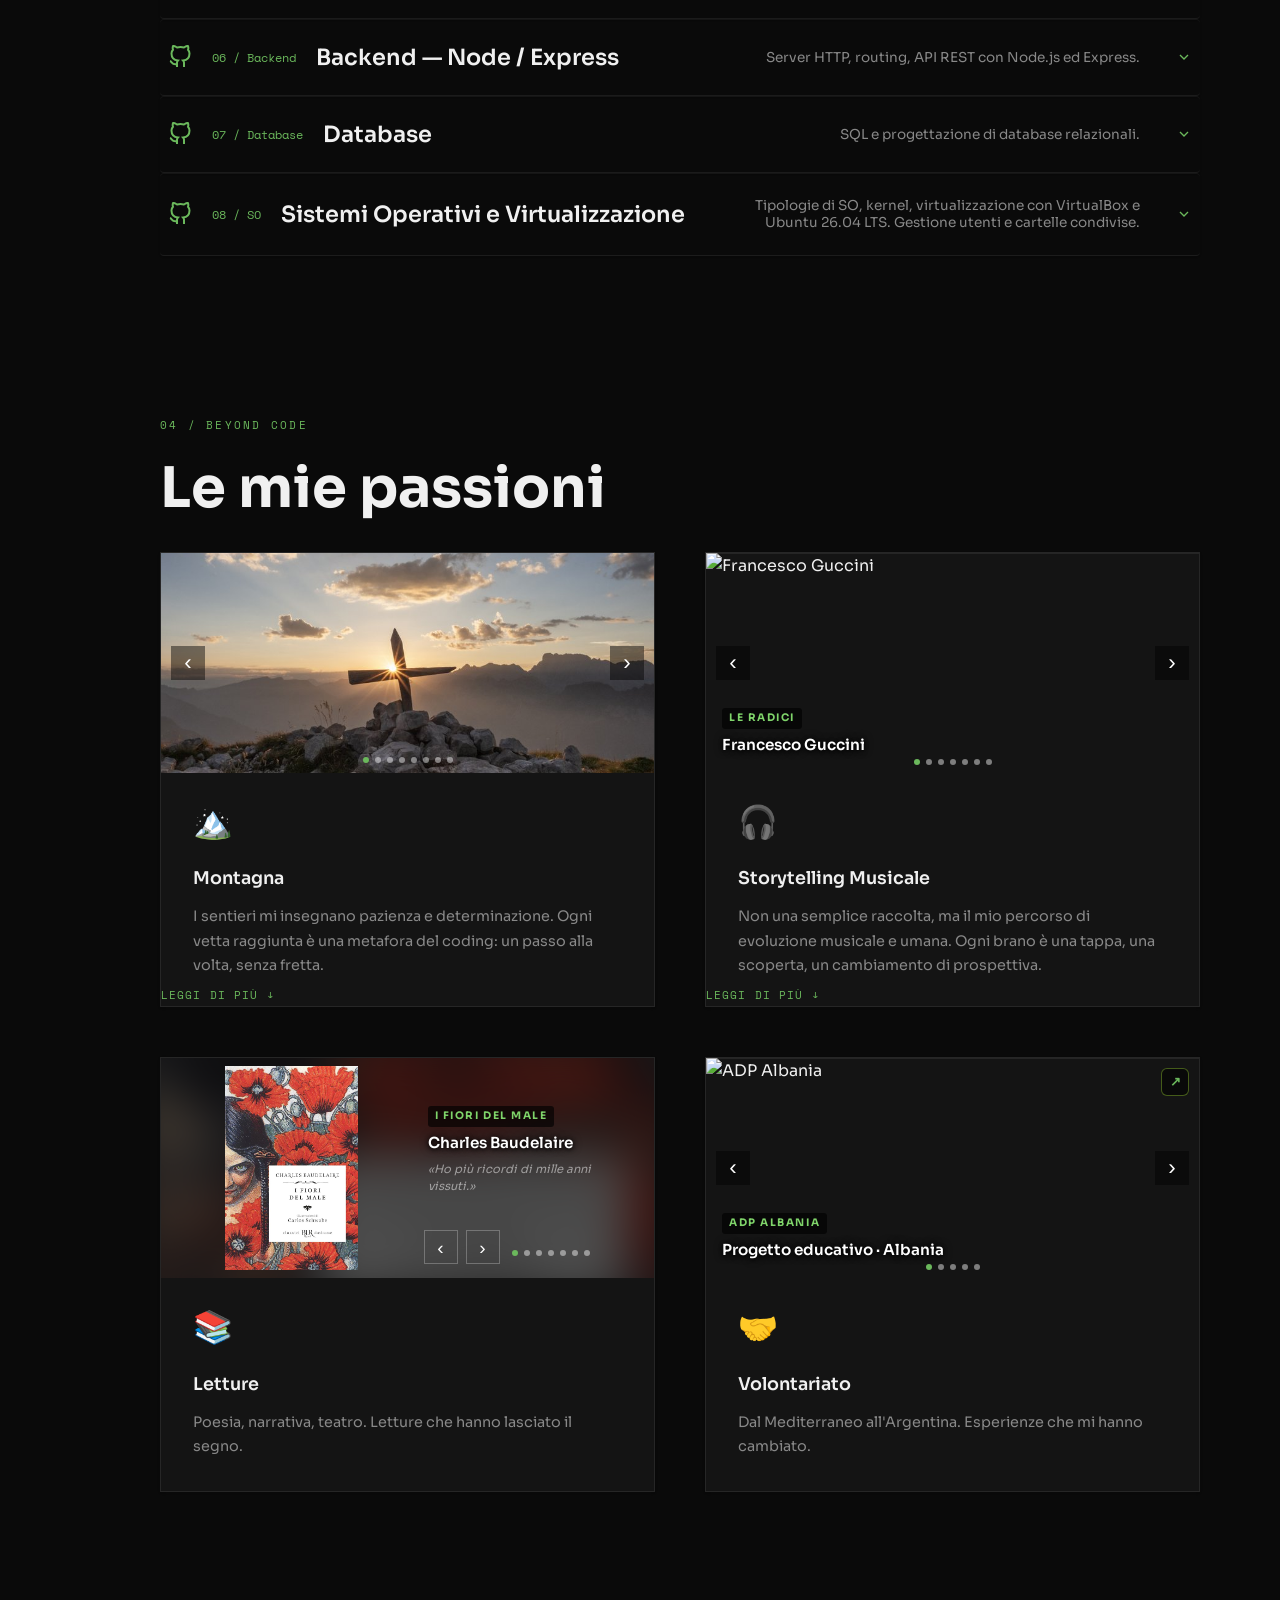
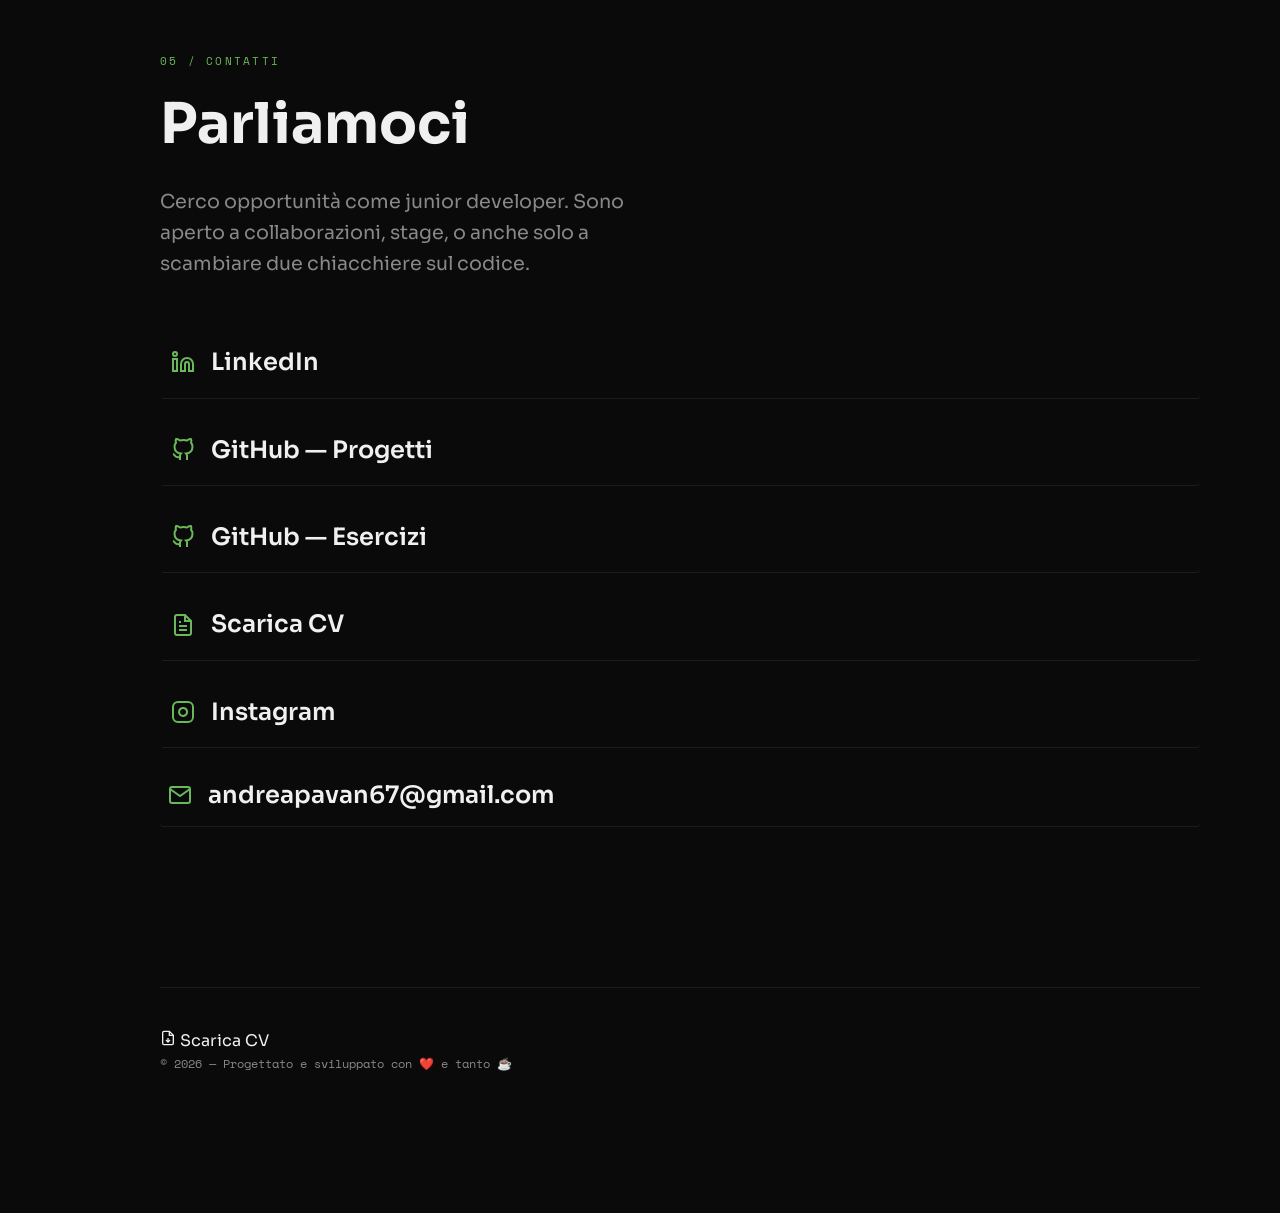
==== commit 1e851c89: "Fix link WooCommerce: punta al pptx nel repo DATABASE" ====
--- a/index.html
+++ b/index.html
@@ -556,9 +556,9 @@
                             <svg width="14" height="14" viewBox="0 0 24 24" fill="none" stroke="currentColor" stroke-width="2"><path d="M9 19c-5 1.5-5-2.5-7-3m14 6v-3.87a3.37 3.37 0 0 0-.94-2.61c3.14-.35 6.44-1.54 6.44-7A5.44 5.44 0 0 0 20 4.77 5.07 5.07 0 0 0 19.91 1S18.73.65 16 2.48a13.38 13.38 0 0 0-7 0C6.27.65 5.09 1 5.09 1A5.07 5.07 0 0 0 5 4.77a5.44 5.44 0 0 0-1.5 3.78c0 5.42 3.3 6.61 6.44 7A3.37 3.37 0 0 0 9 18.13V22"/></svg>
                             DATABASE →
                         </a>
-                        <a href="https://github.com/andreapavan-ops/wooCommerce_presentazione" class="path__repo-btn" target="_blank" rel="noopener">
-                            <svg width="14" height="14" viewBox="0 0 24 24" fill="none" stroke="currentColor" stroke-width="2"><path d="M9 19c-5 1.5-5-2.5-7-3m14 6v-3.87a3.37 3.37 0 0 0-.94-2.61c3.14-.35 6.44-1.54 6.44-7A5.44 5.44 0 0 0 20 4.77 5.07 5.07 0 0 0 19.91 1S18.73.65 16 2.48a13.38 13.38 0 0 0-7 0C6.27.65 5.09 1 5.09 1A5.07 5.07 0 0 0 5 4.77a5.44 5.44 0 0 0-1.5 3.78c0 5.42 3.3 6.61 6.44 7A3.37 3.37 0 0 0 9 18.13V22"/></svg>
-                            wooCommerce_presentazione →
+                        <a href="https://github.com/andreapavan-ops/DATABASE/blob/main/PROGETTO%20WooCommerce%20_%20da%20consegnare/ProgettoWooCommerce_presentazione.pptx" class="path__repo-btn" target="_blank" rel="noopener">
+                            <svg width="14" height="14" viewBox="0 0 24 24" fill="none" stroke="currentColor" stroke-width="2"><path d="M9 19c-5 1.5-5-2.5-7-3m14 6v-3.87a3.37 3.37 0 0 0-.94-2.61c3.14-.35 6.44-1.54 6.44-7A5.44 5.44 0 0 0 20 4.77 5.07 5.07 0 0 0 19.91 1S18.73.65 16 2.48a13.38 13.38 0 0 0-7 0C6.27.65 5.09 1 5.09 1A5.07 5.07 0 0 0 5 4.77a5.44 5.44 0 0 0-1.5 3.78c0 5.42 3.3 6.61 6.44 7A3.37 3.37 0 0 0 9 18.13V22"/></svg>
+                            WooCommerce →
                         </a>
                     </div>
                 </div>
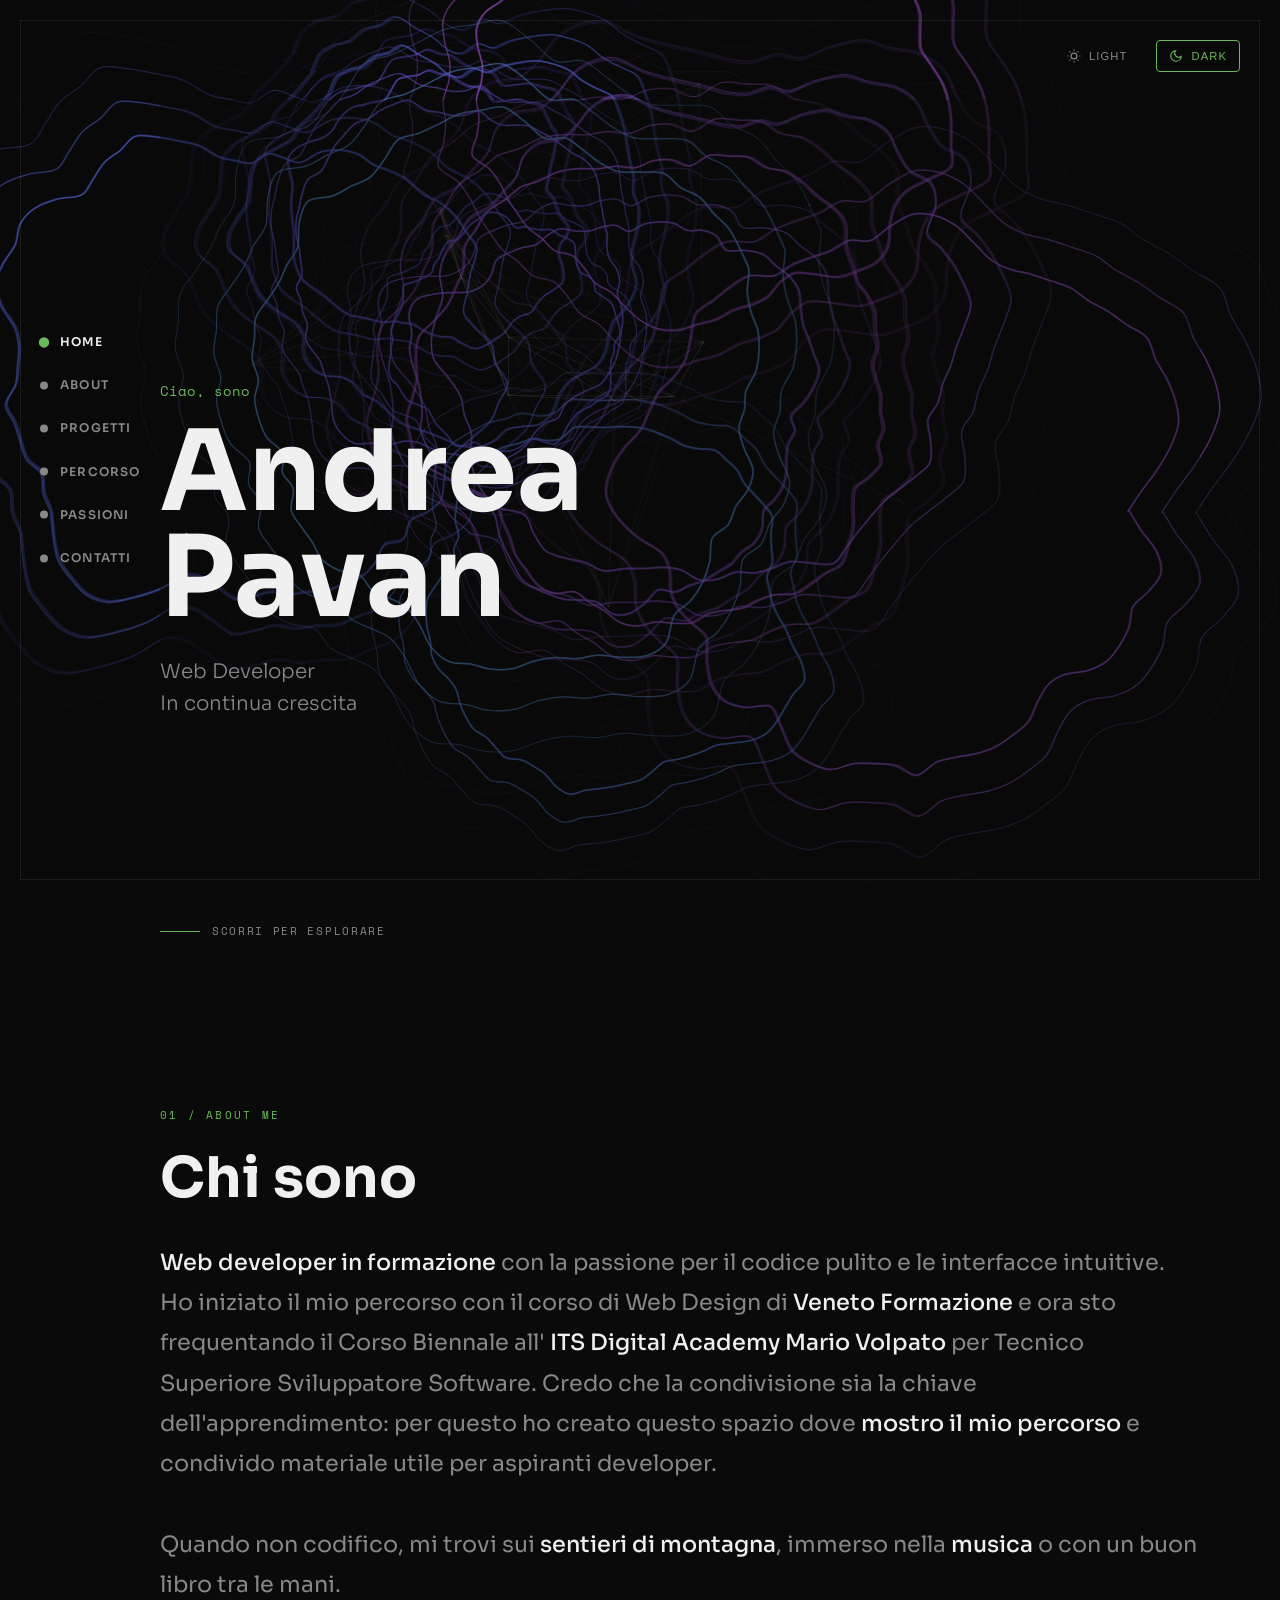
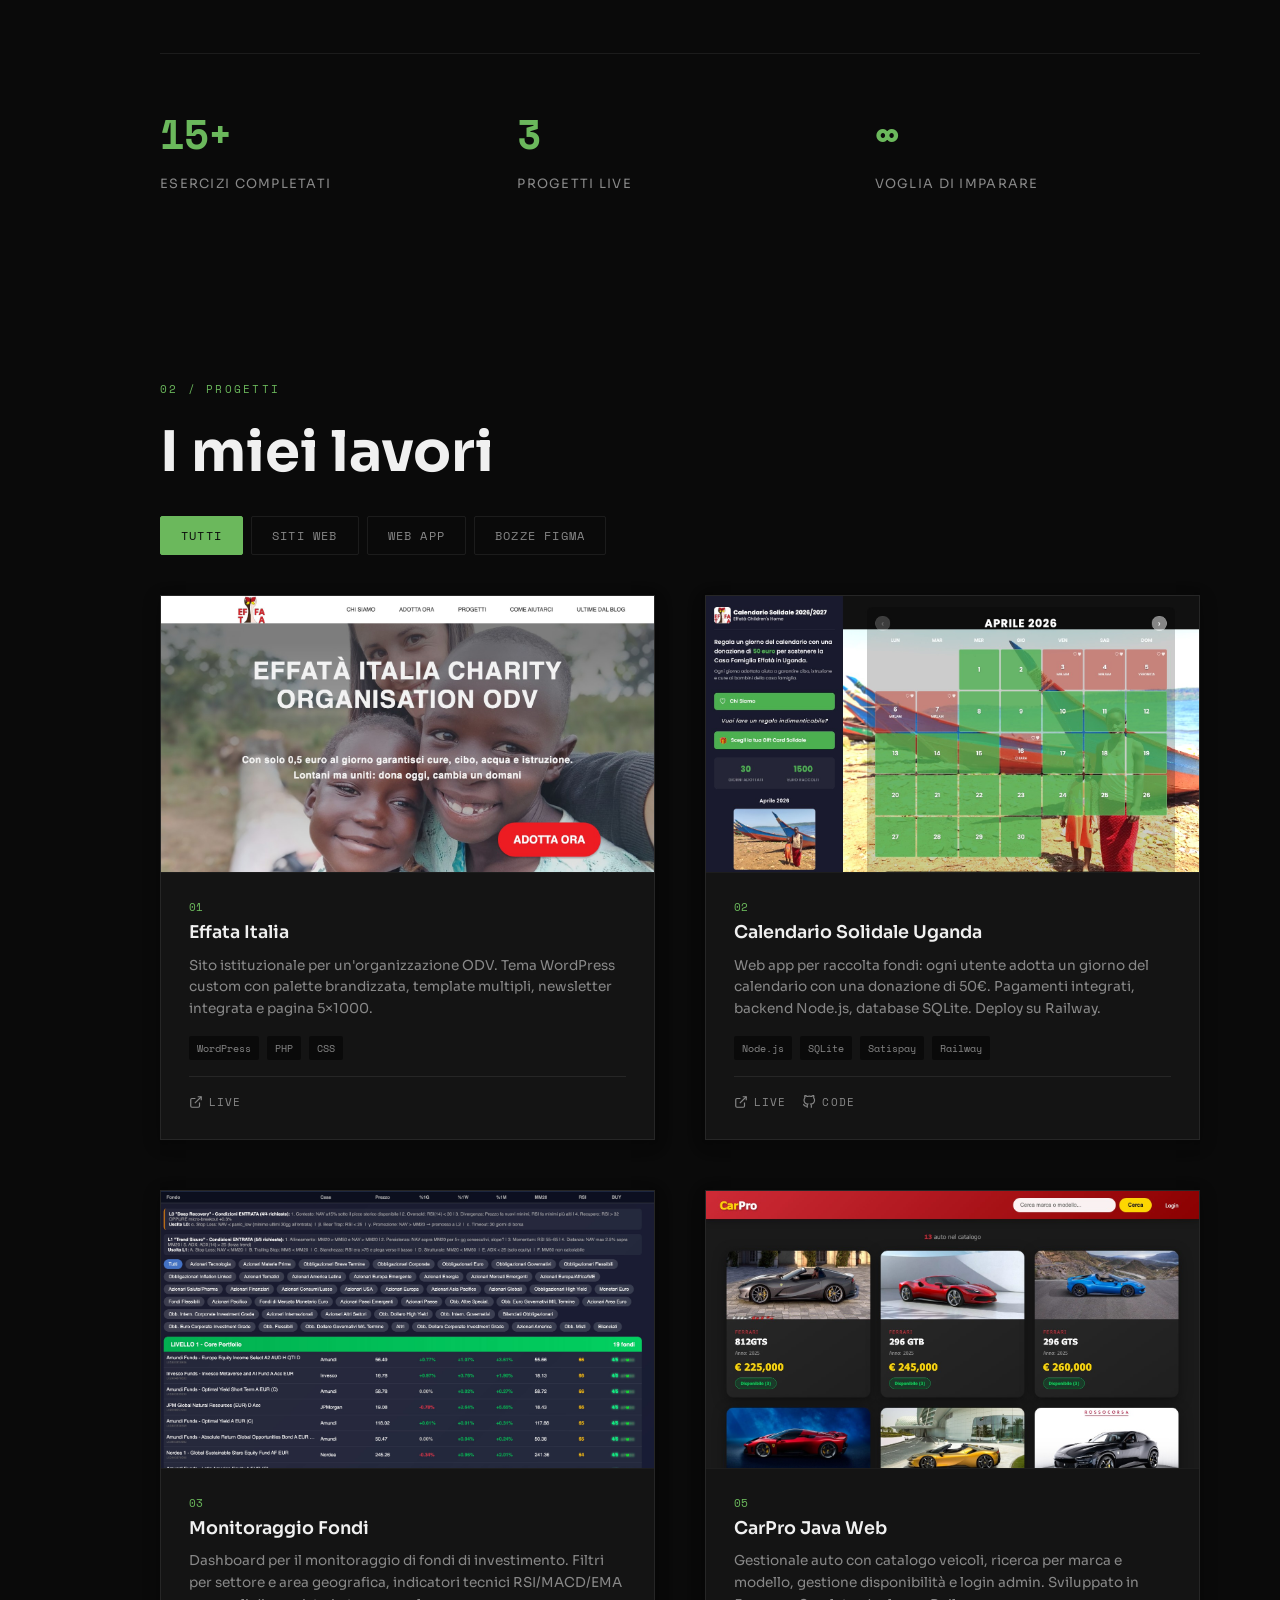
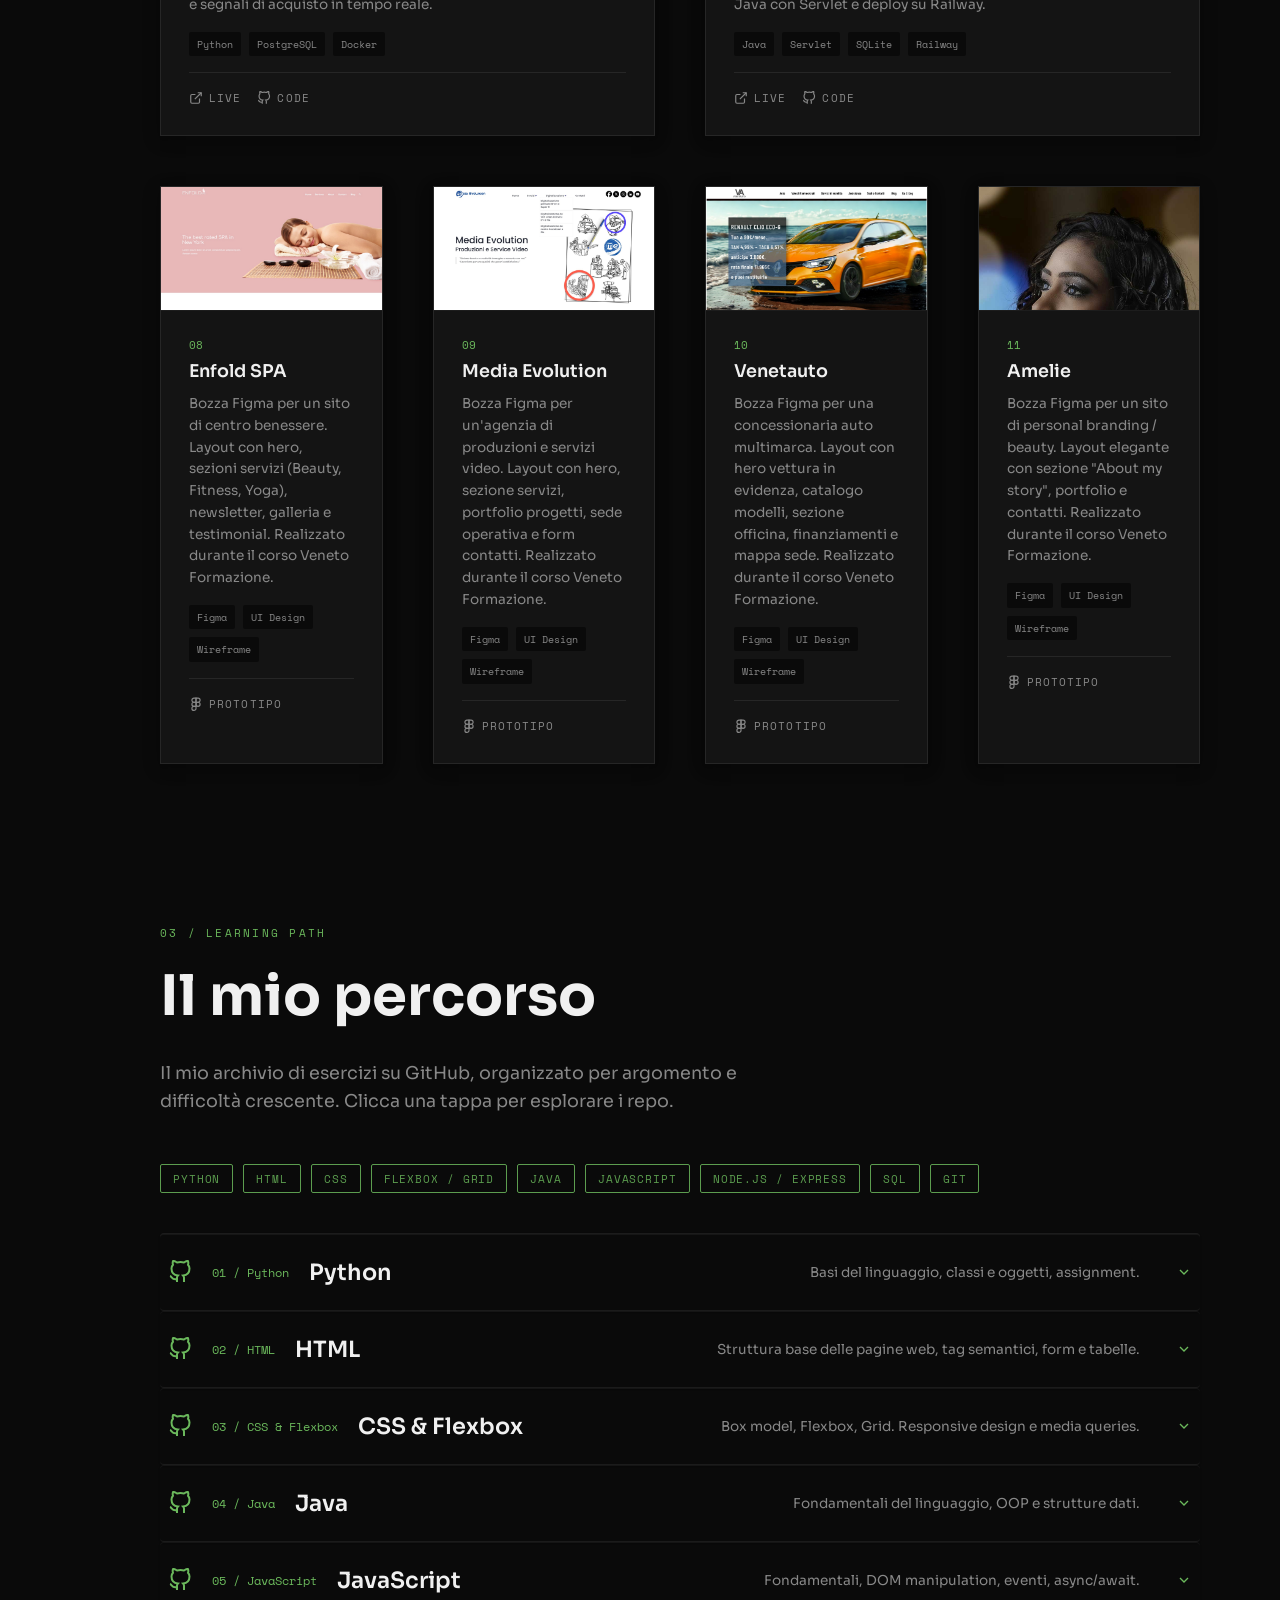
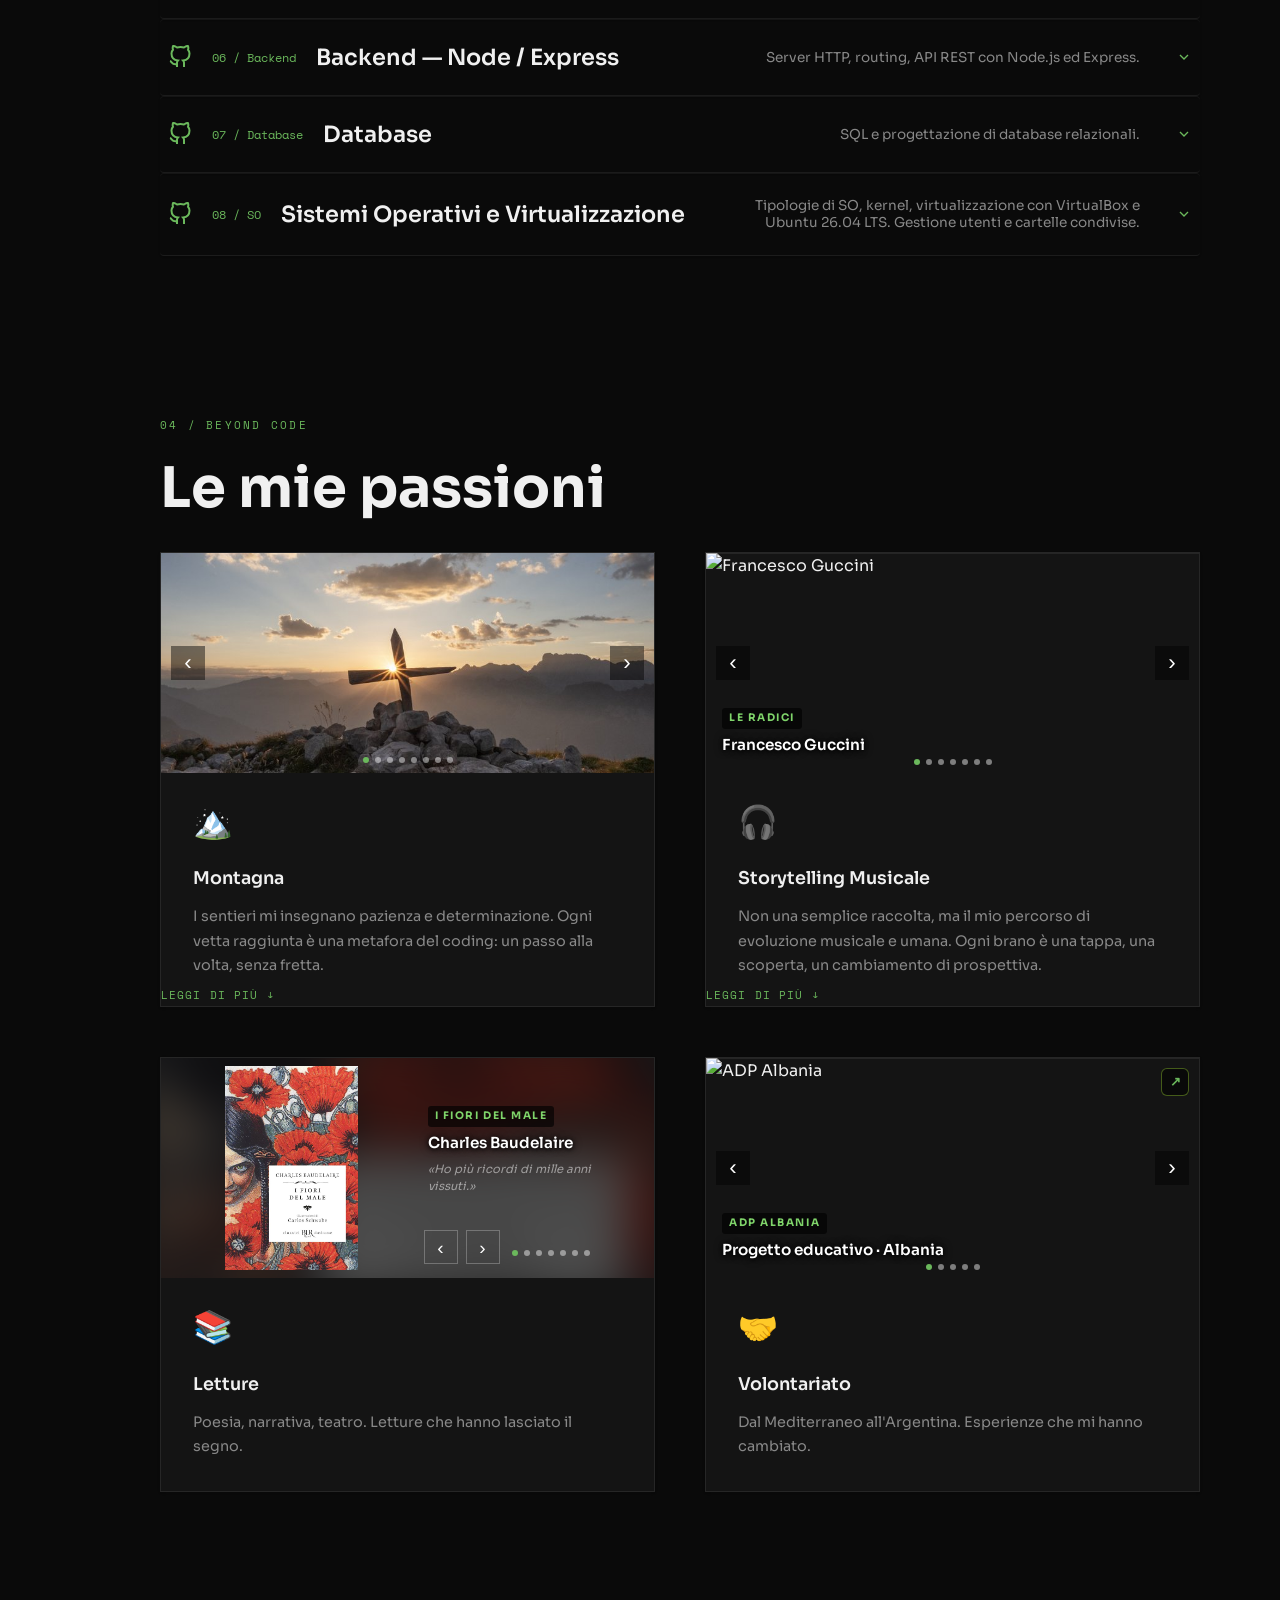
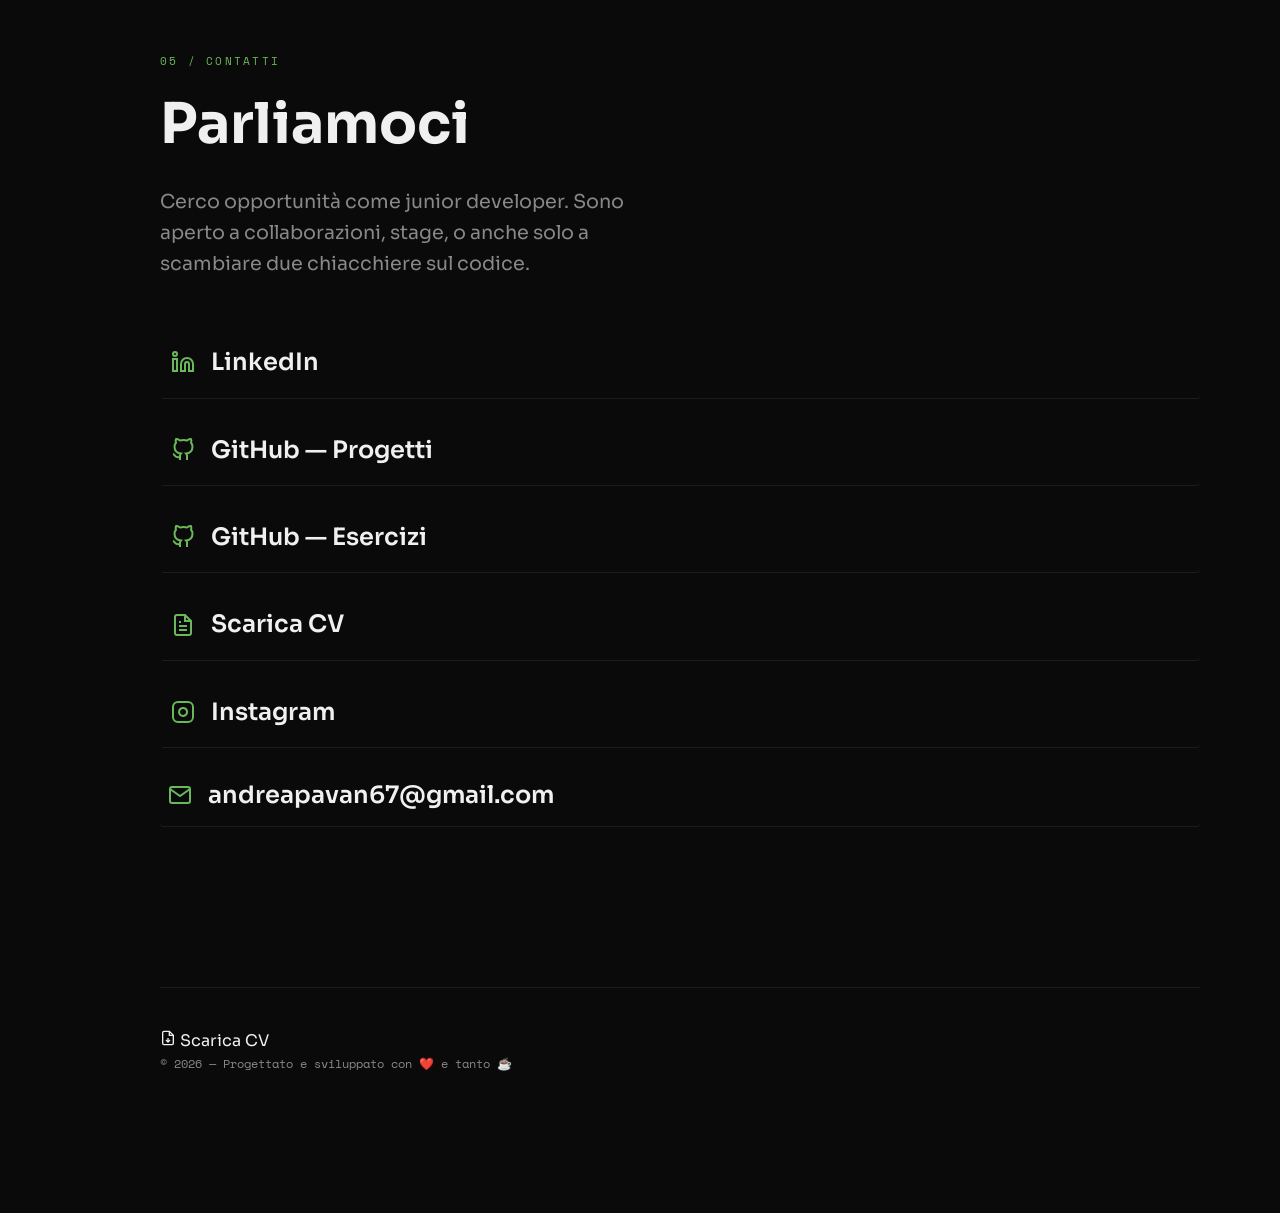
==== commit 5b99025e: "Aggiungi pptx WooCommerce e aggiorna link" ====
--- a/index.html
+++ b/index.html
@@ -556,7 +556,7 @@
                             <svg width="14" height="14" viewBox="0 0 24 24" fill="none" stroke="currentColor" stroke-width="2"><path d="M9 19c-5 1.5-5-2.5-7-3m14 6v-3.87a3.37 3.37 0 0 0-.94-2.61c3.14-.35 6.44-1.54 6.44-7A5.44 5.44 0 0 0 20 4.77 5.07 5.07 0 0 0 19.91 1S18.73.65 16 2.48a13.38 13.38 0 0 0-7 0C6.27.65 5.09 1 5.09 1A5.07 5.07 0 0 0 5 4.77a5.44 5.44 0 0 0-1.5 3.78c0 5.42 3.3 6.61 6.44 7A3.37 3.37 0 0 0 9 18.13V22"/></svg>
                             DATABASE →
                         </a>
-                        <a href="https://github.com/andreapavan-ops/DATABASE/blob/main/PROGETTO%20WooCommerce%20_%20da%20consegnare/ProgettoWooCommerce_presentazione.pptx" class="path__repo-btn" target="_blank" rel="noopener">
+                        <a href="img/ProgettoWooCommerce_presentazione.pptx" class="path__repo-btn" target="_blank" rel="noopener">
                             <svg width="14" height="14" viewBox="0 0 24 24" fill="none" stroke="currentColor" stroke-width="2"><path d="M9 19c-5 1.5-5-2.5-7-3m14 6v-3.87a3.37 3.37 0 0 0-.94-2.61c3.14-.35 6.44-1.54 6.44-7A5.44 5.44 0 0 0 20 4.77 5.07 5.07 0 0 0 19.91 1S18.73.65 16 2.48a13.38 13.38 0 0 0-7 0C6.27.65 5.09 1 5.09 1A5.07 5.07 0 0 0 5 4.77a5.44 5.44 0 0 0-1.5 3.78c0 5.42 3.3 6.61 6.44 7A3.37 3.37 0 0 0 9 18.13V22"/></svg>
                             WooCommerce →
                         </a>
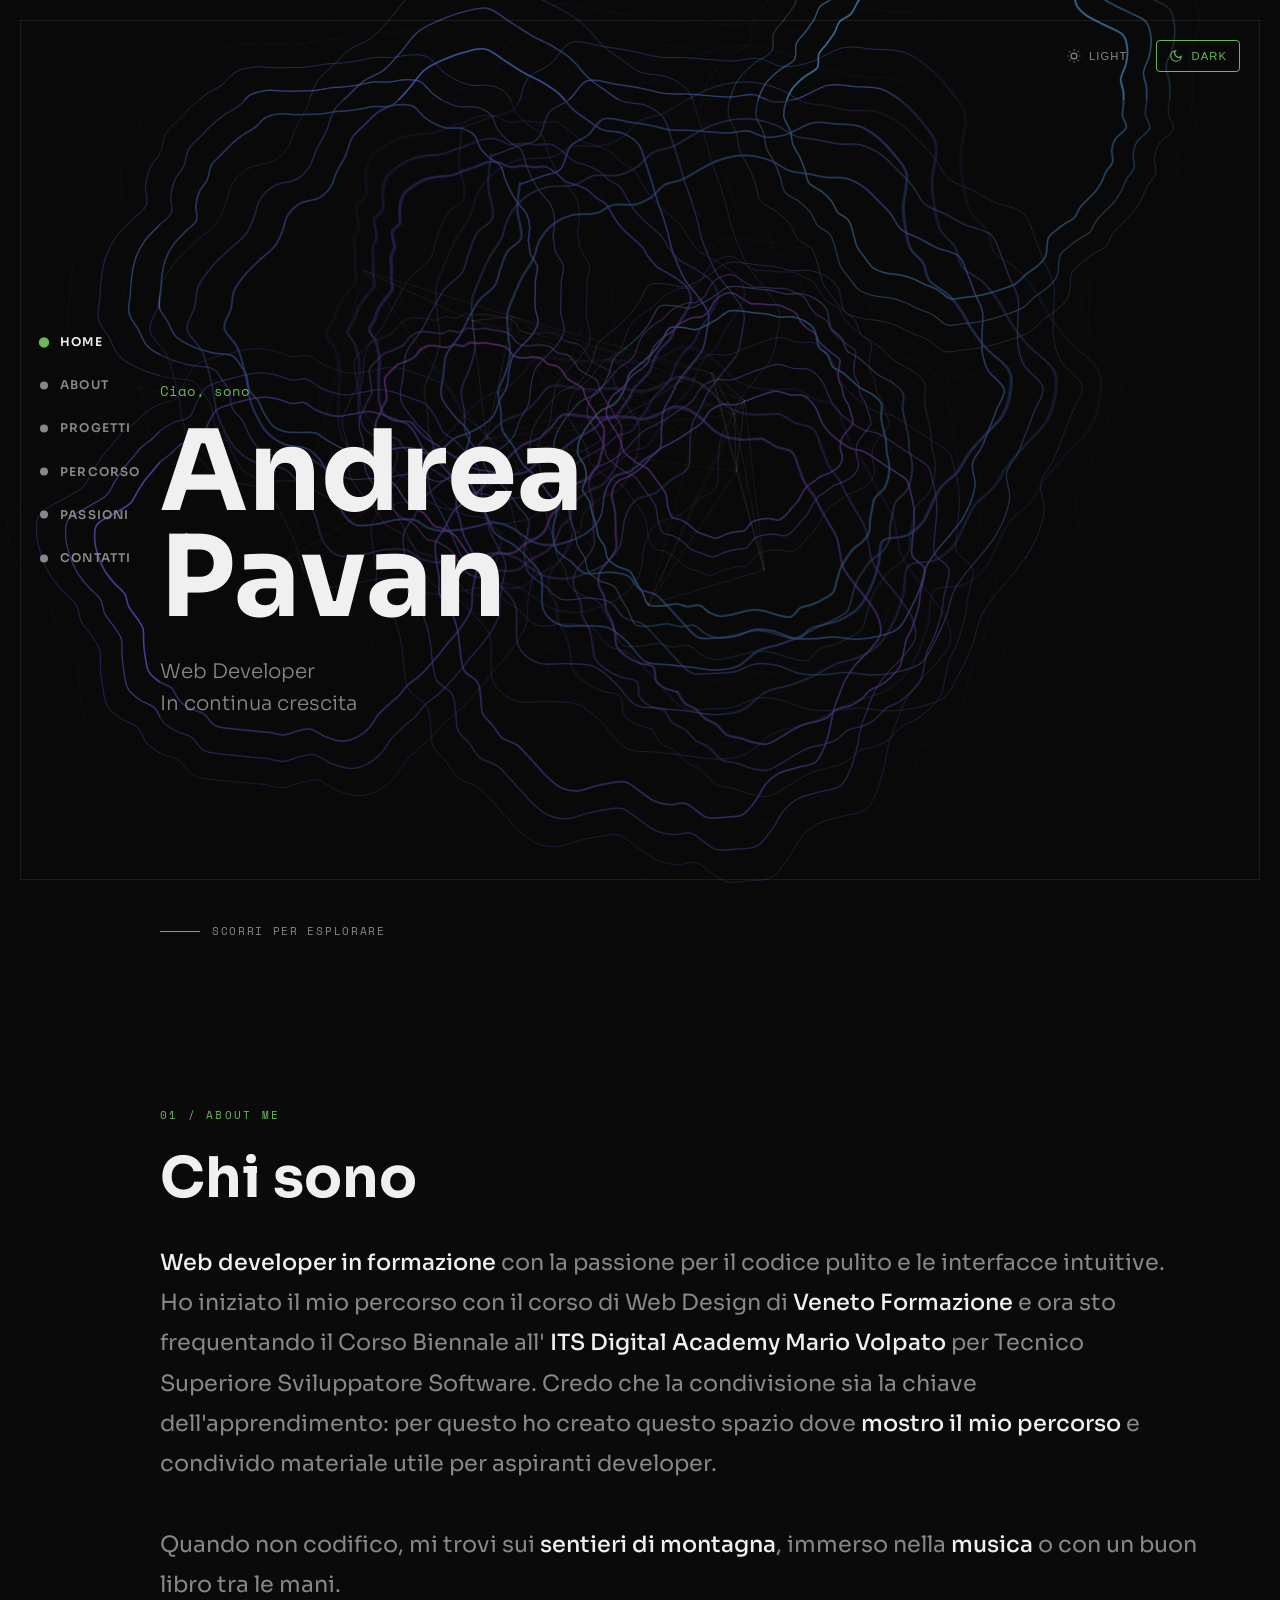
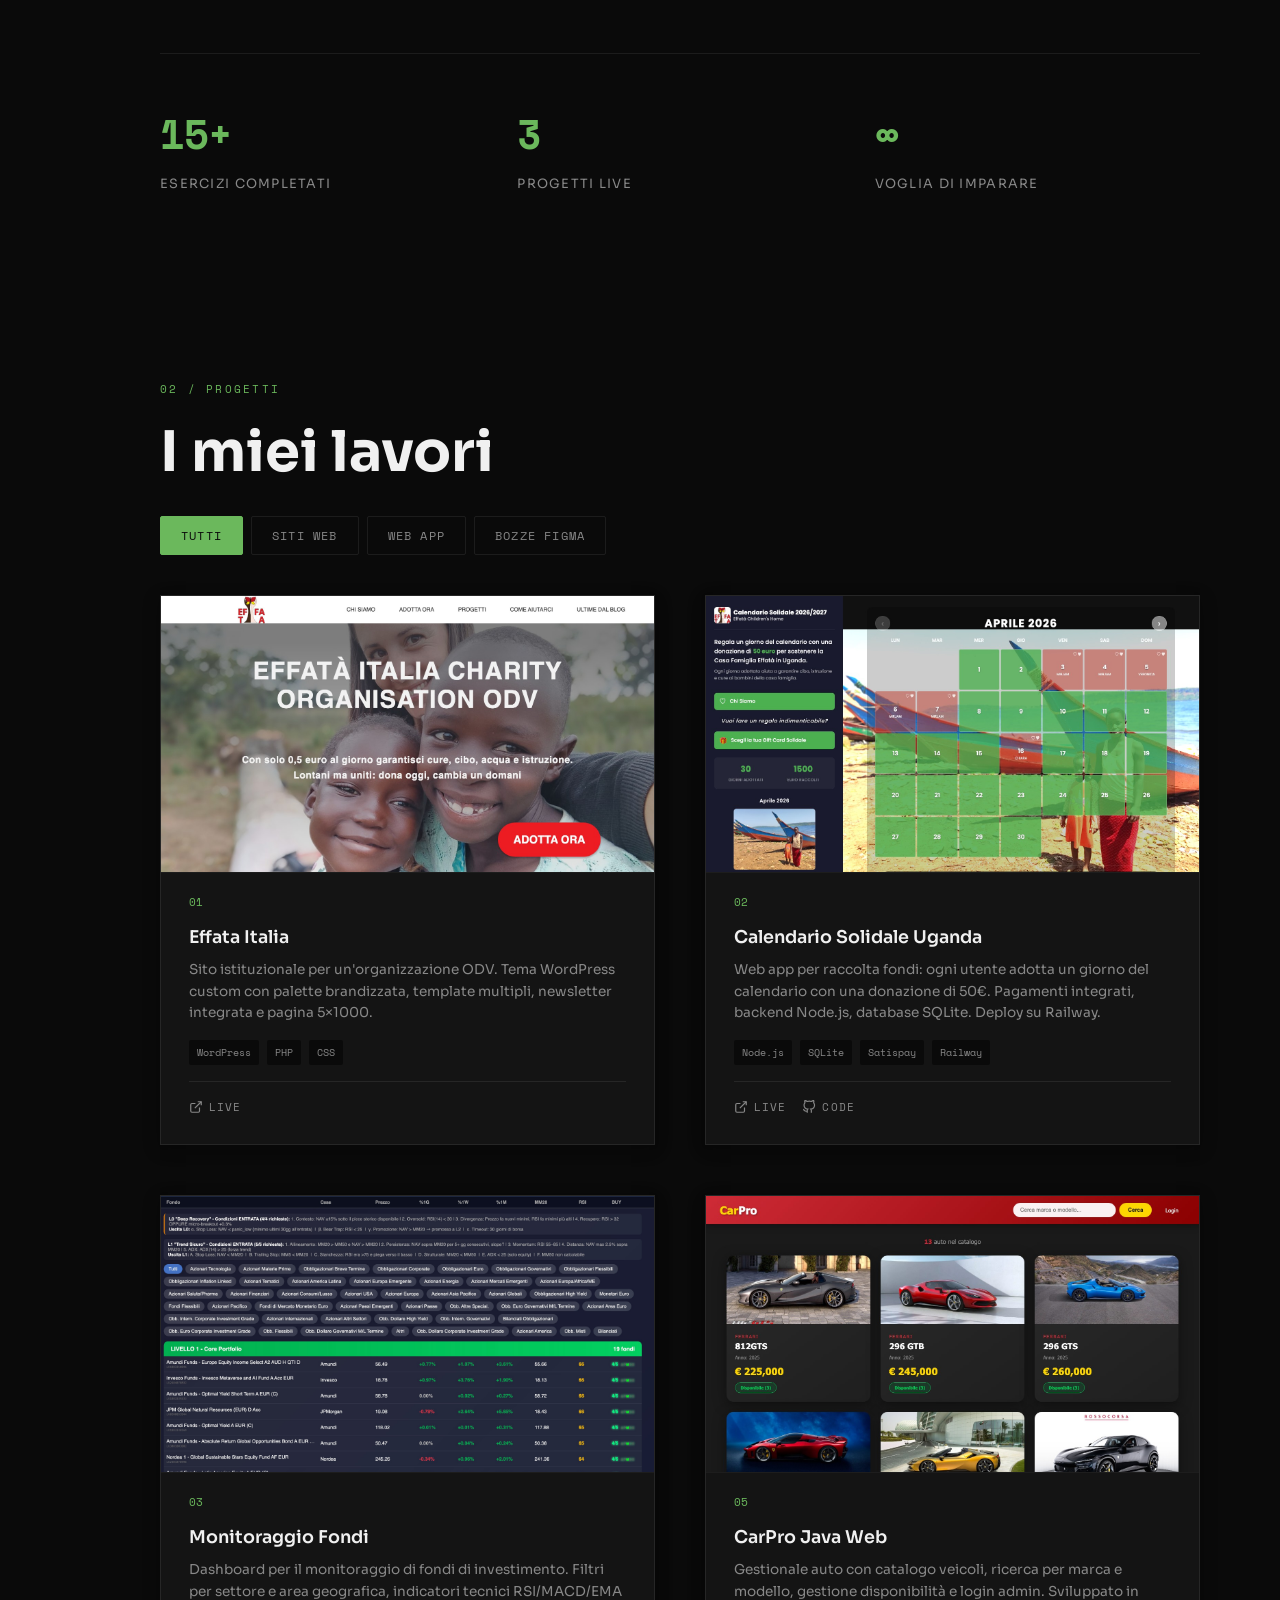
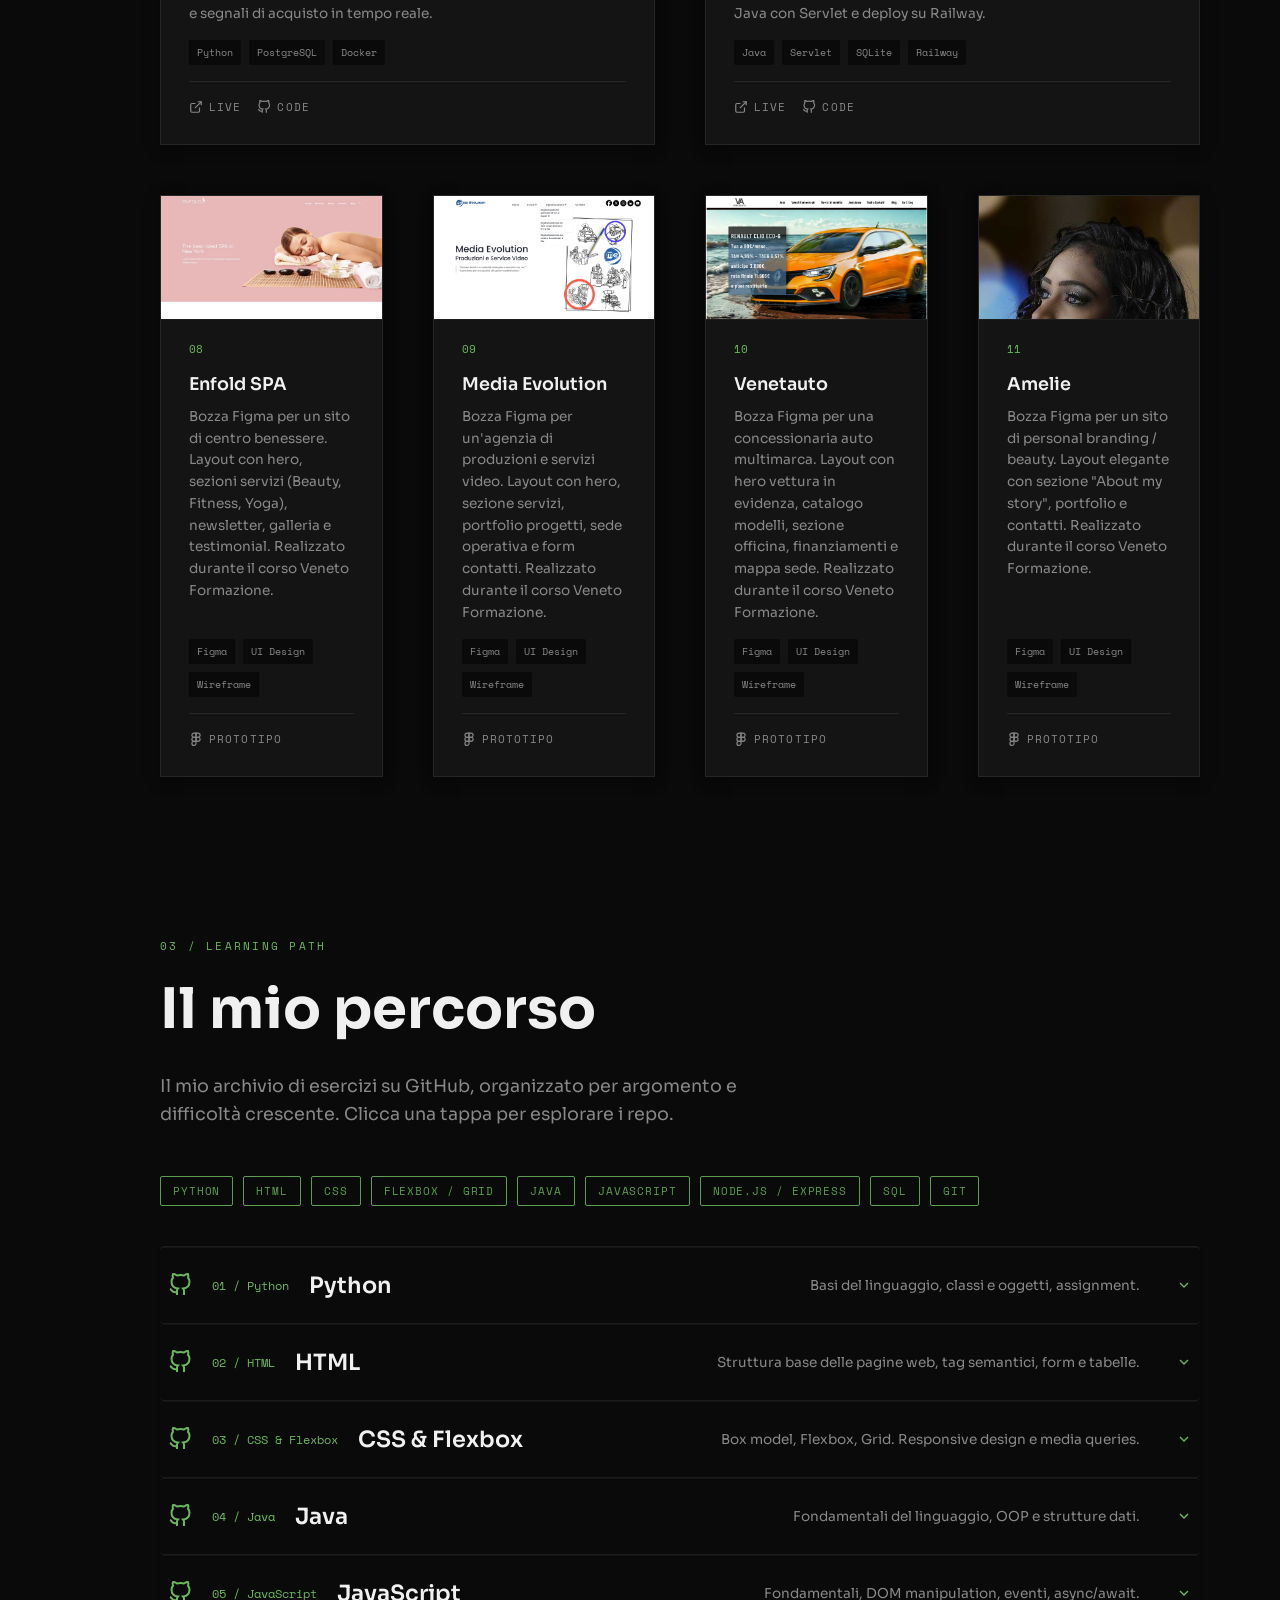
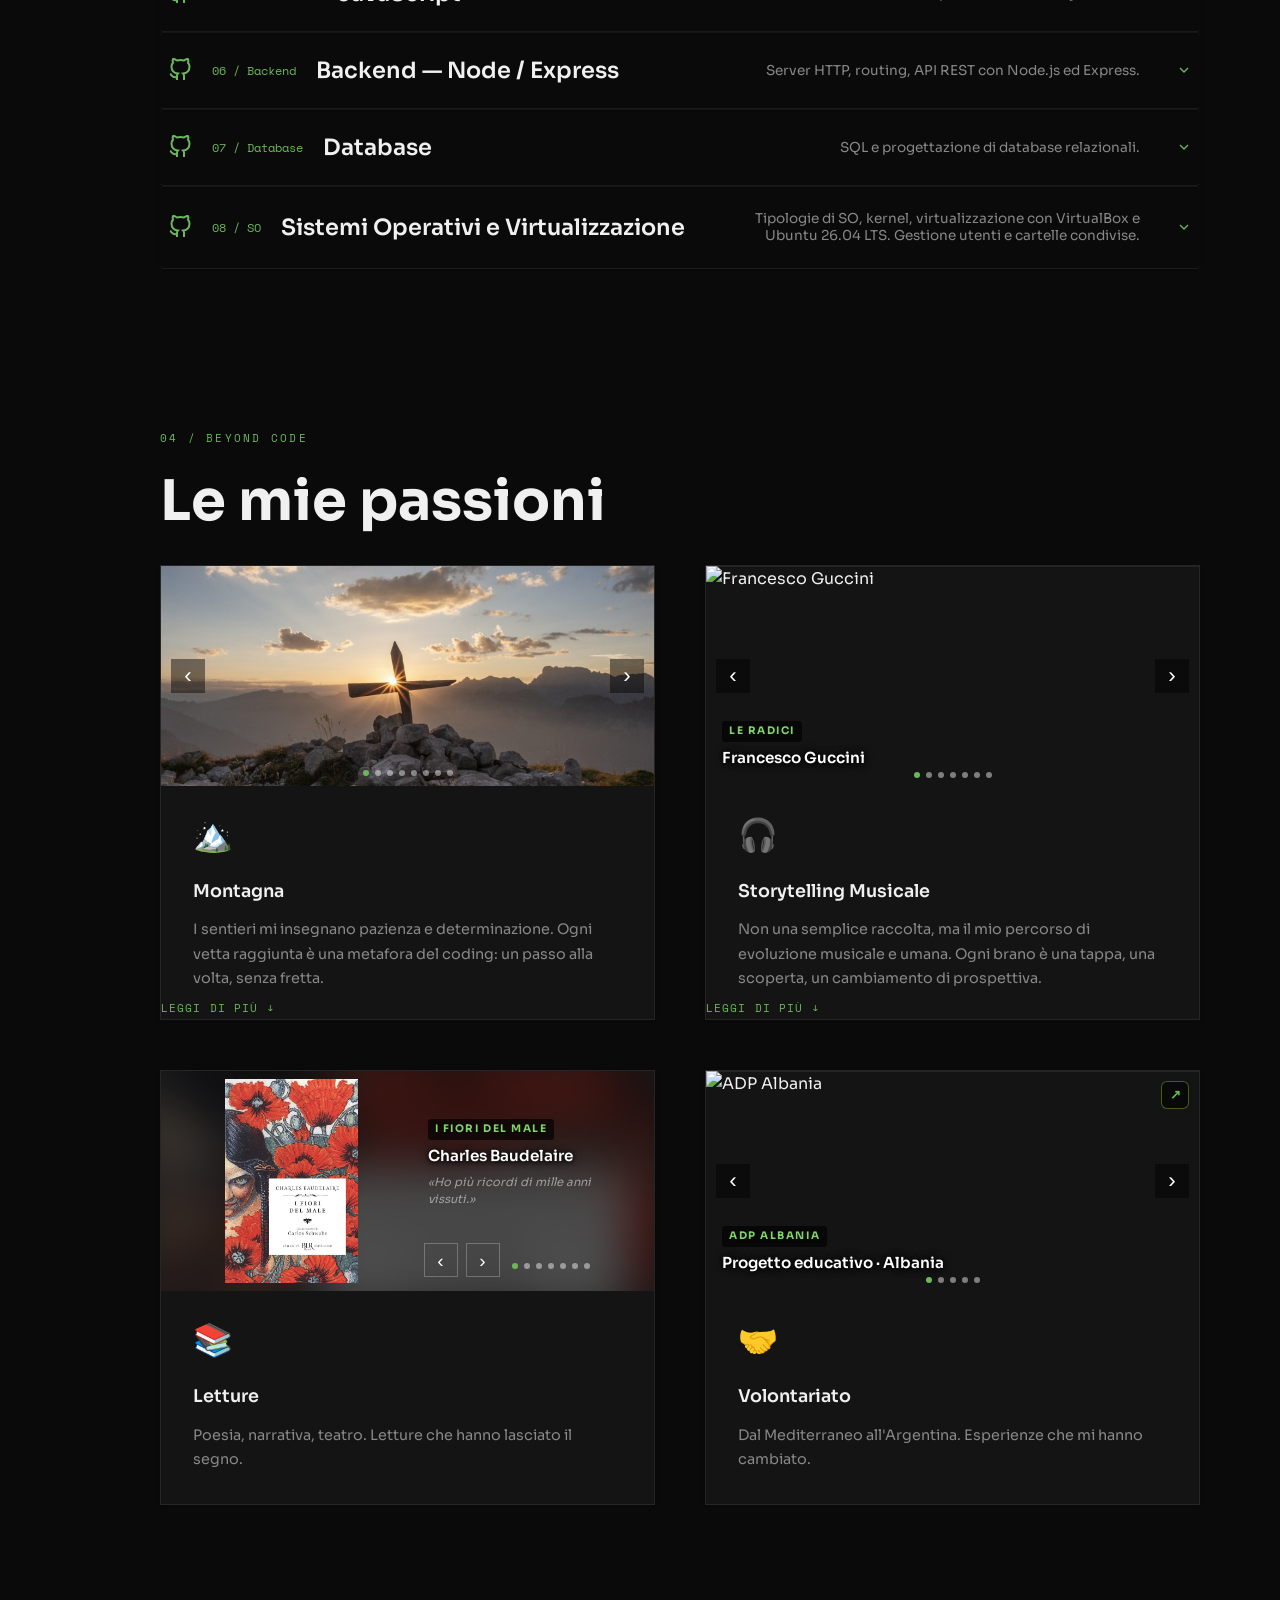
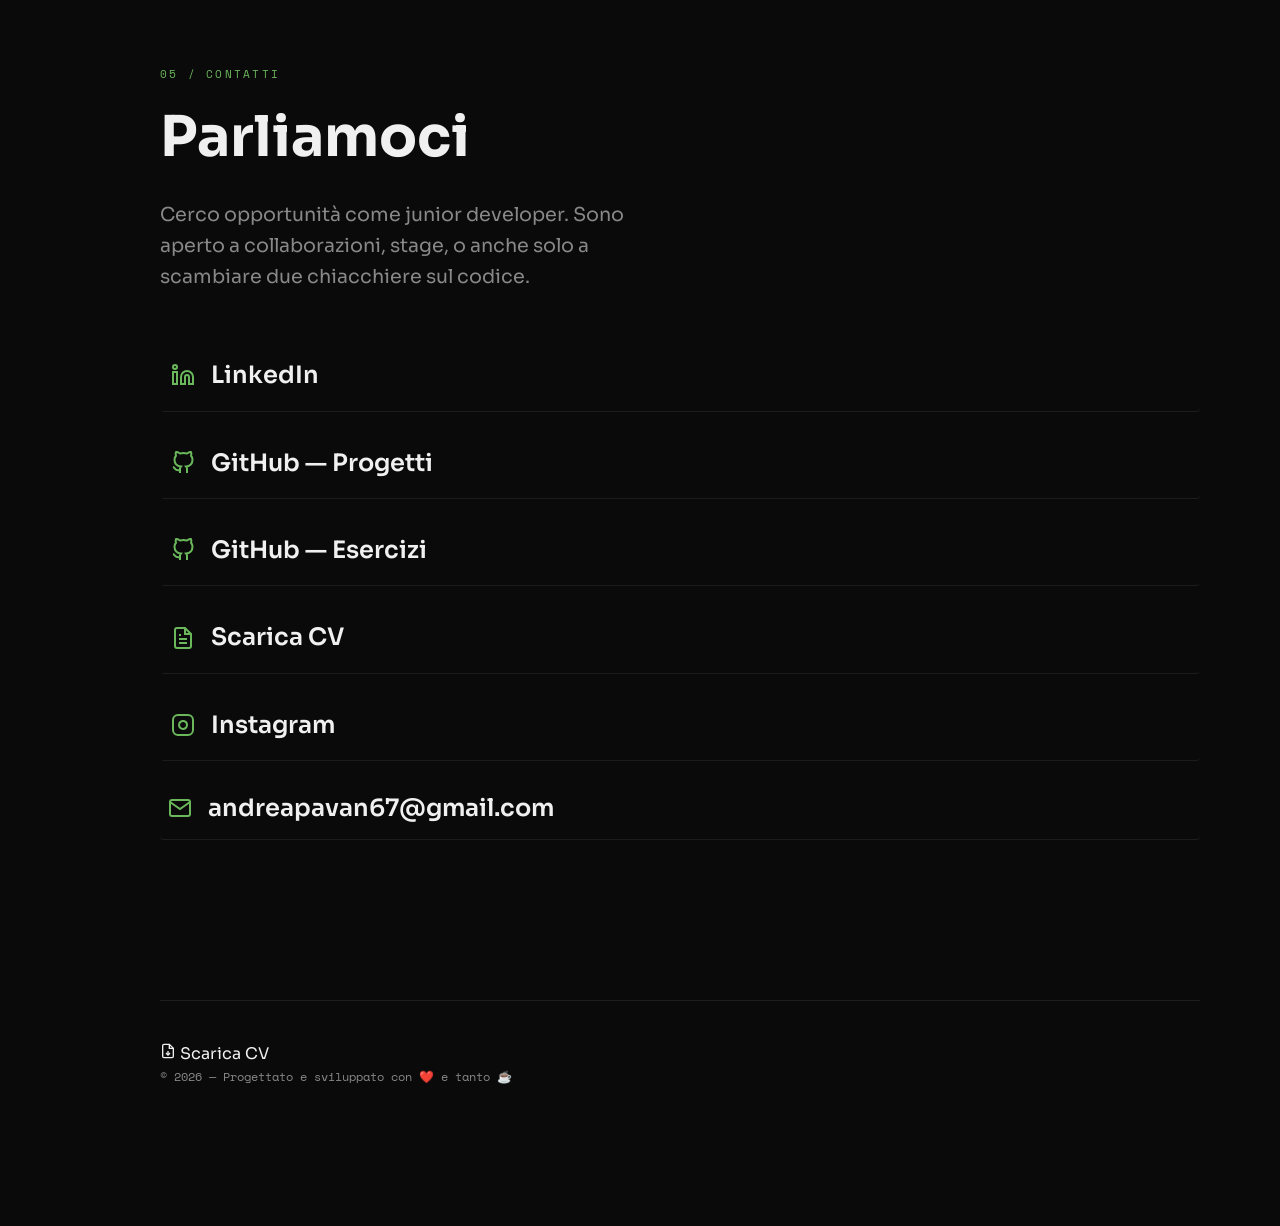
==== commit 92e7360a: "Fix card Figma: tag e link ancorati in fondo con flexbox" ====
--- a/index.html
+++ b/index.html
@@ -30,7 +30,7 @@
     <link href="https://fonts.googleapis.com/css2?family=Space+Mono:wght@400;700&family=Sora:wght@300;400;600;700&display=swap" rel="stylesheet">
 
     <!-- CSS -->
-    <link rel="stylesheet" href="style.css?v=29">
+    <link rel="stylesheet" href="style.css?v=30">
 
     <!-- p5.js per effetto grafico -->
     <script src="p5.min.js" defer></script>
--- a/style.css
+++ b/style.css
@@ -492,6 +492,8 @@
     overflow: hidden;
     cursor: pointer;
     box-shadow: 0 4px 16px var(--shadow), 0 1px 4px rgba(0,0,0,0.1), inset 0 1px 0 rgba(255,255,255,0.07);
+    display: flex;
+    flex-direction: column;
 }
 
 .project-card::before {
@@ -579,6 +581,7 @@
     display: flex;
     gap: 8px;
     flex-wrap: wrap;
+    margin-top: auto;
     margin-bottom: 16px;
 }
 
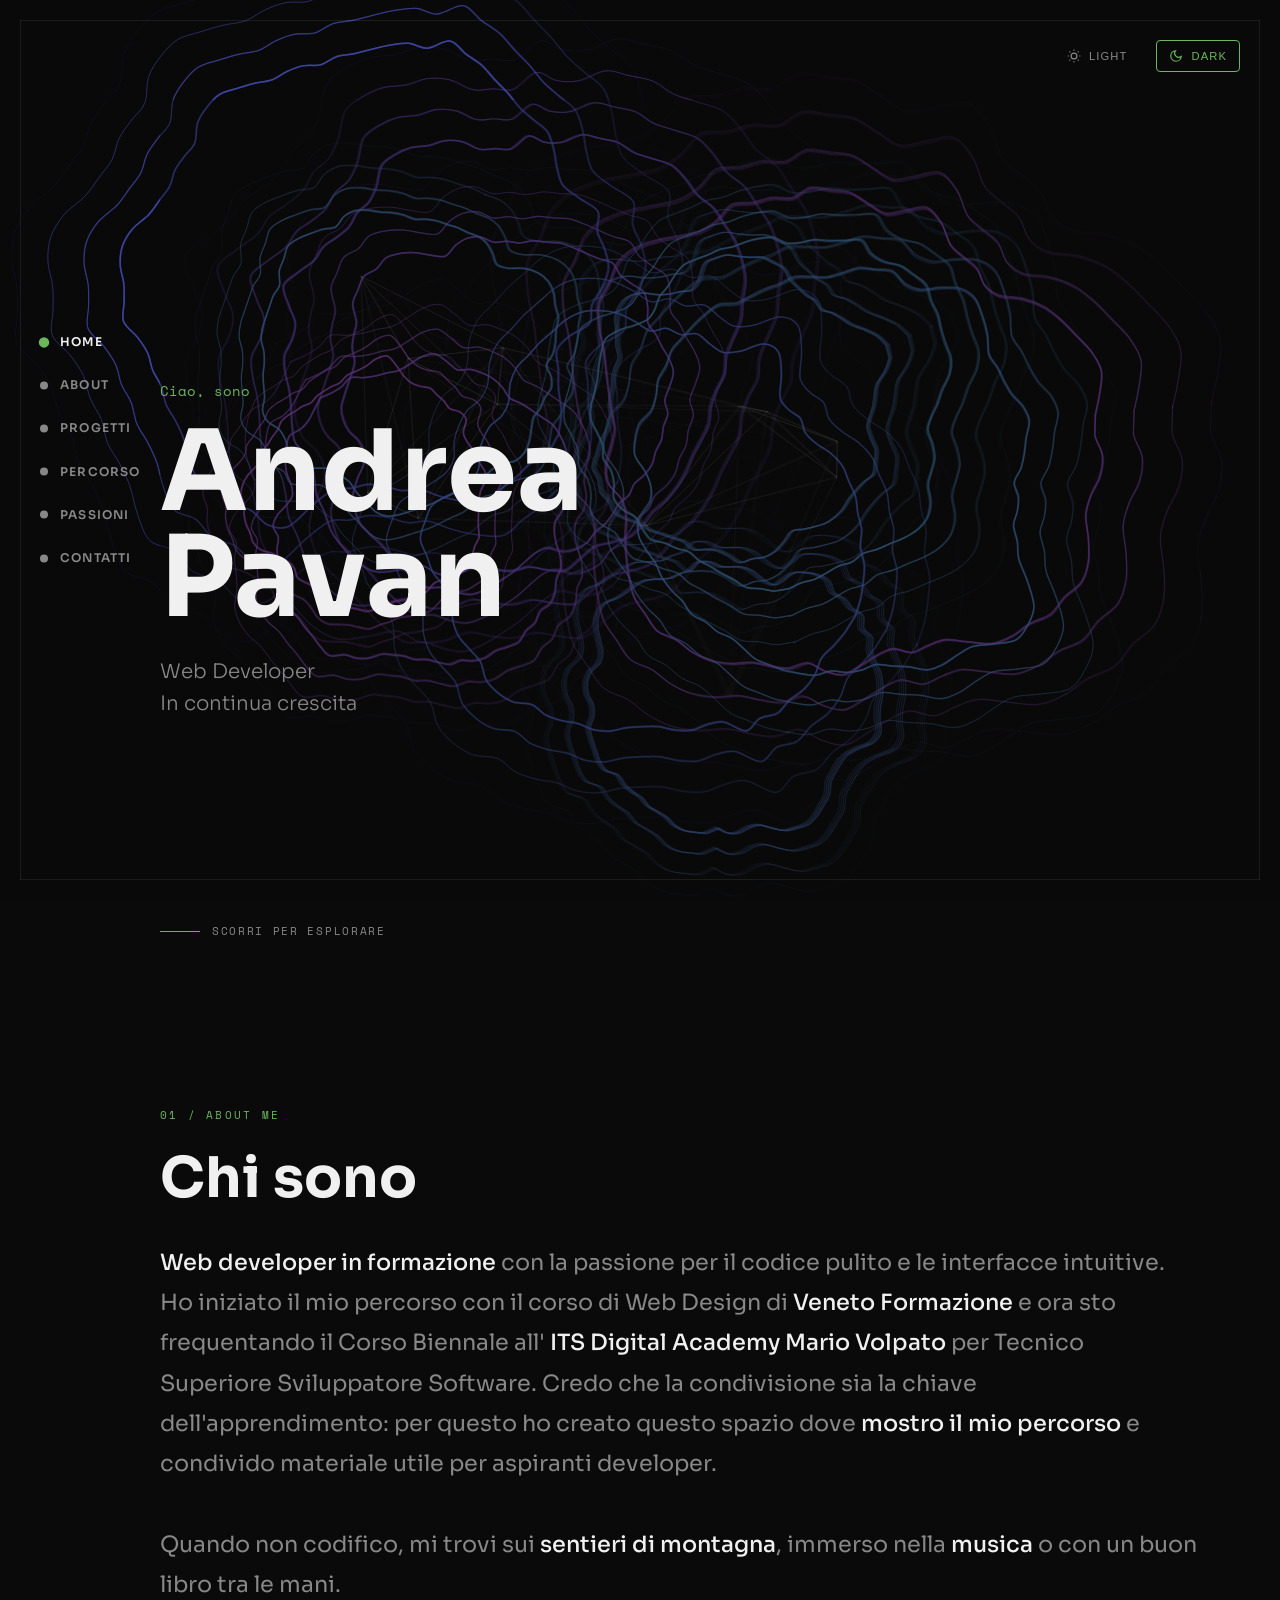
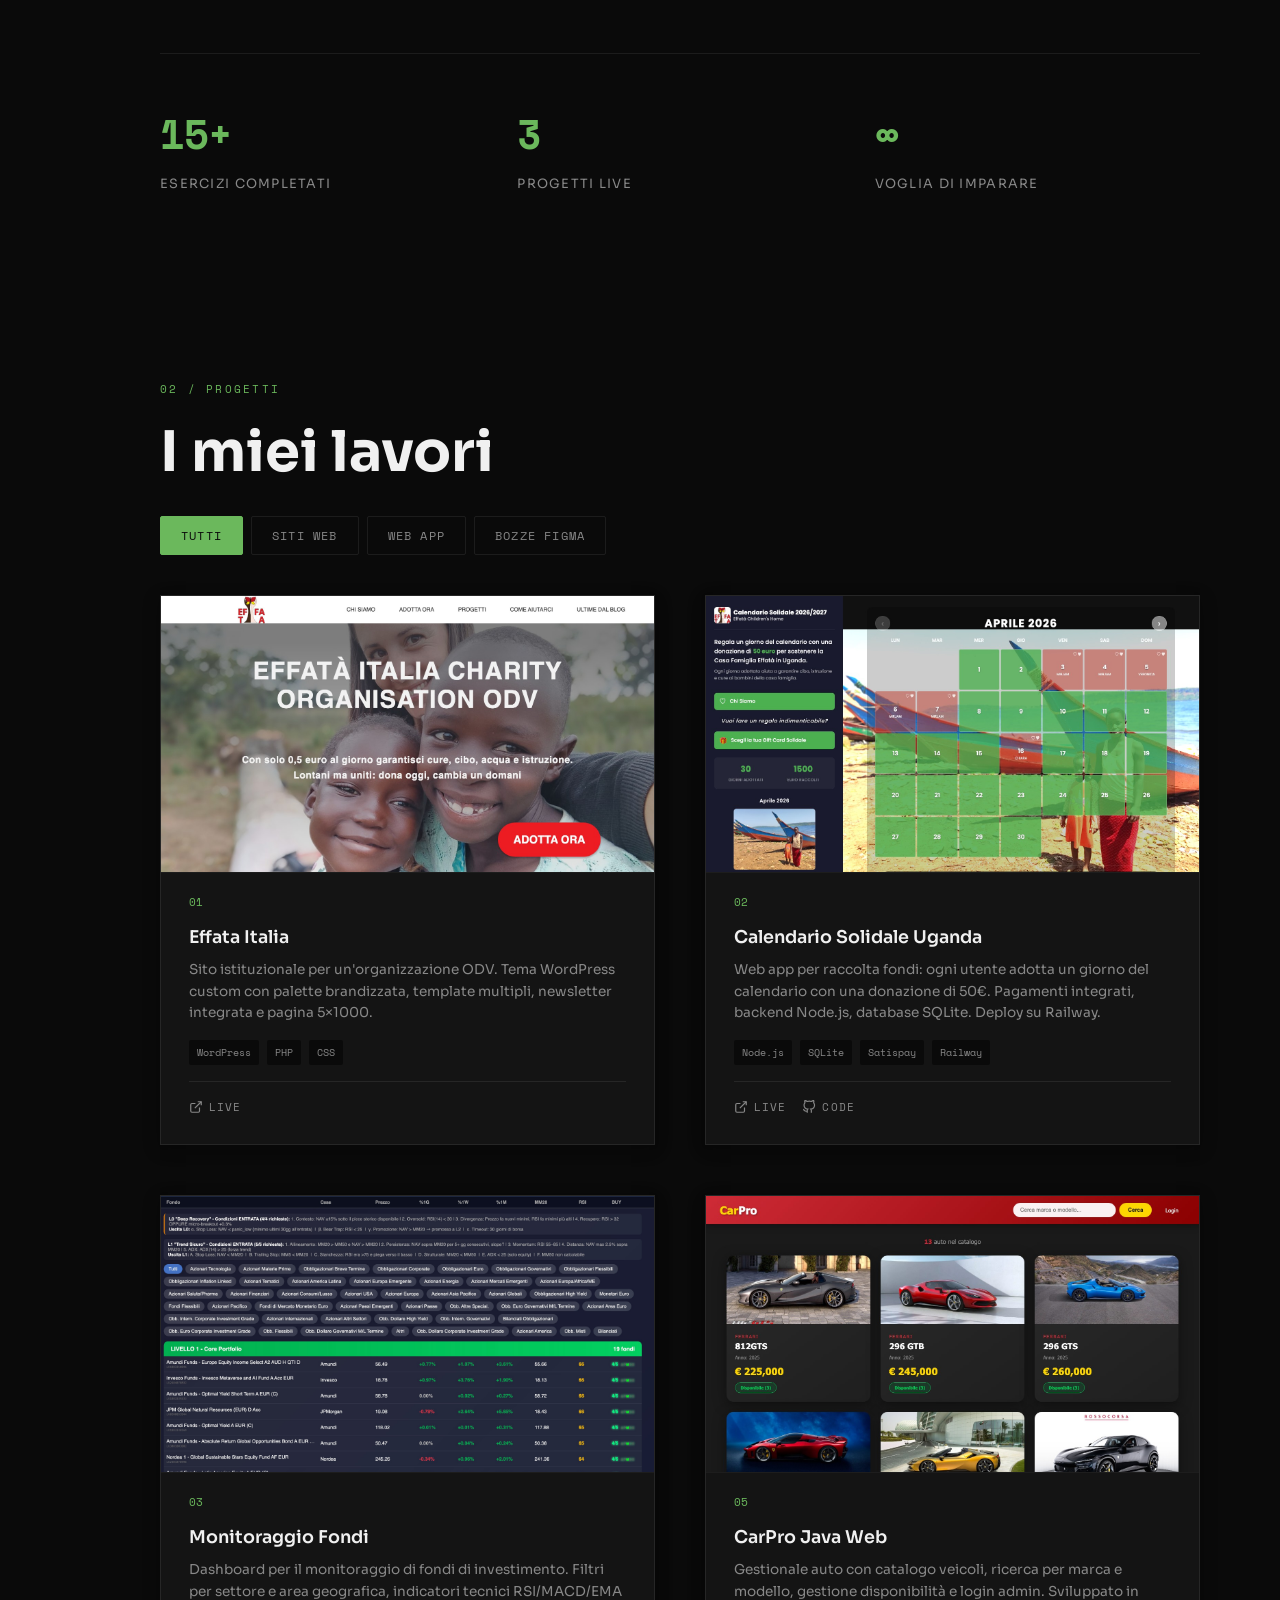
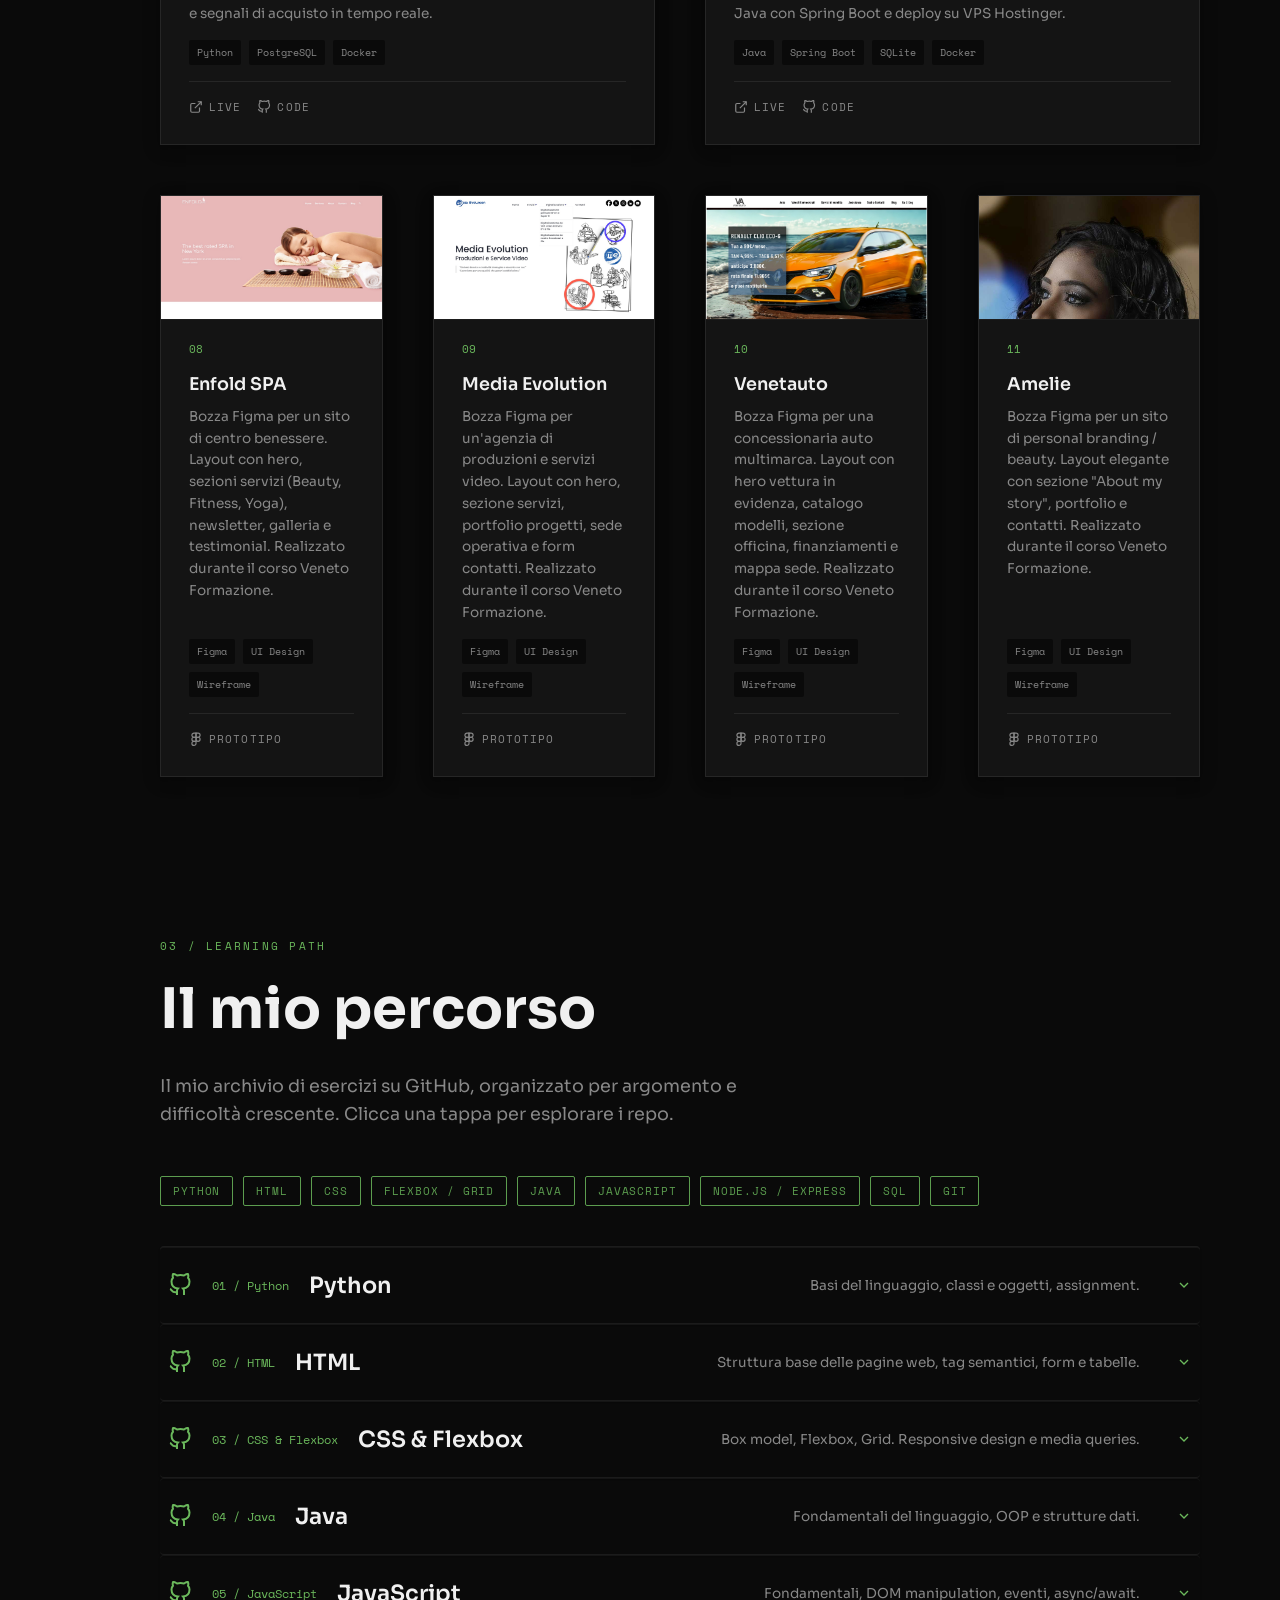
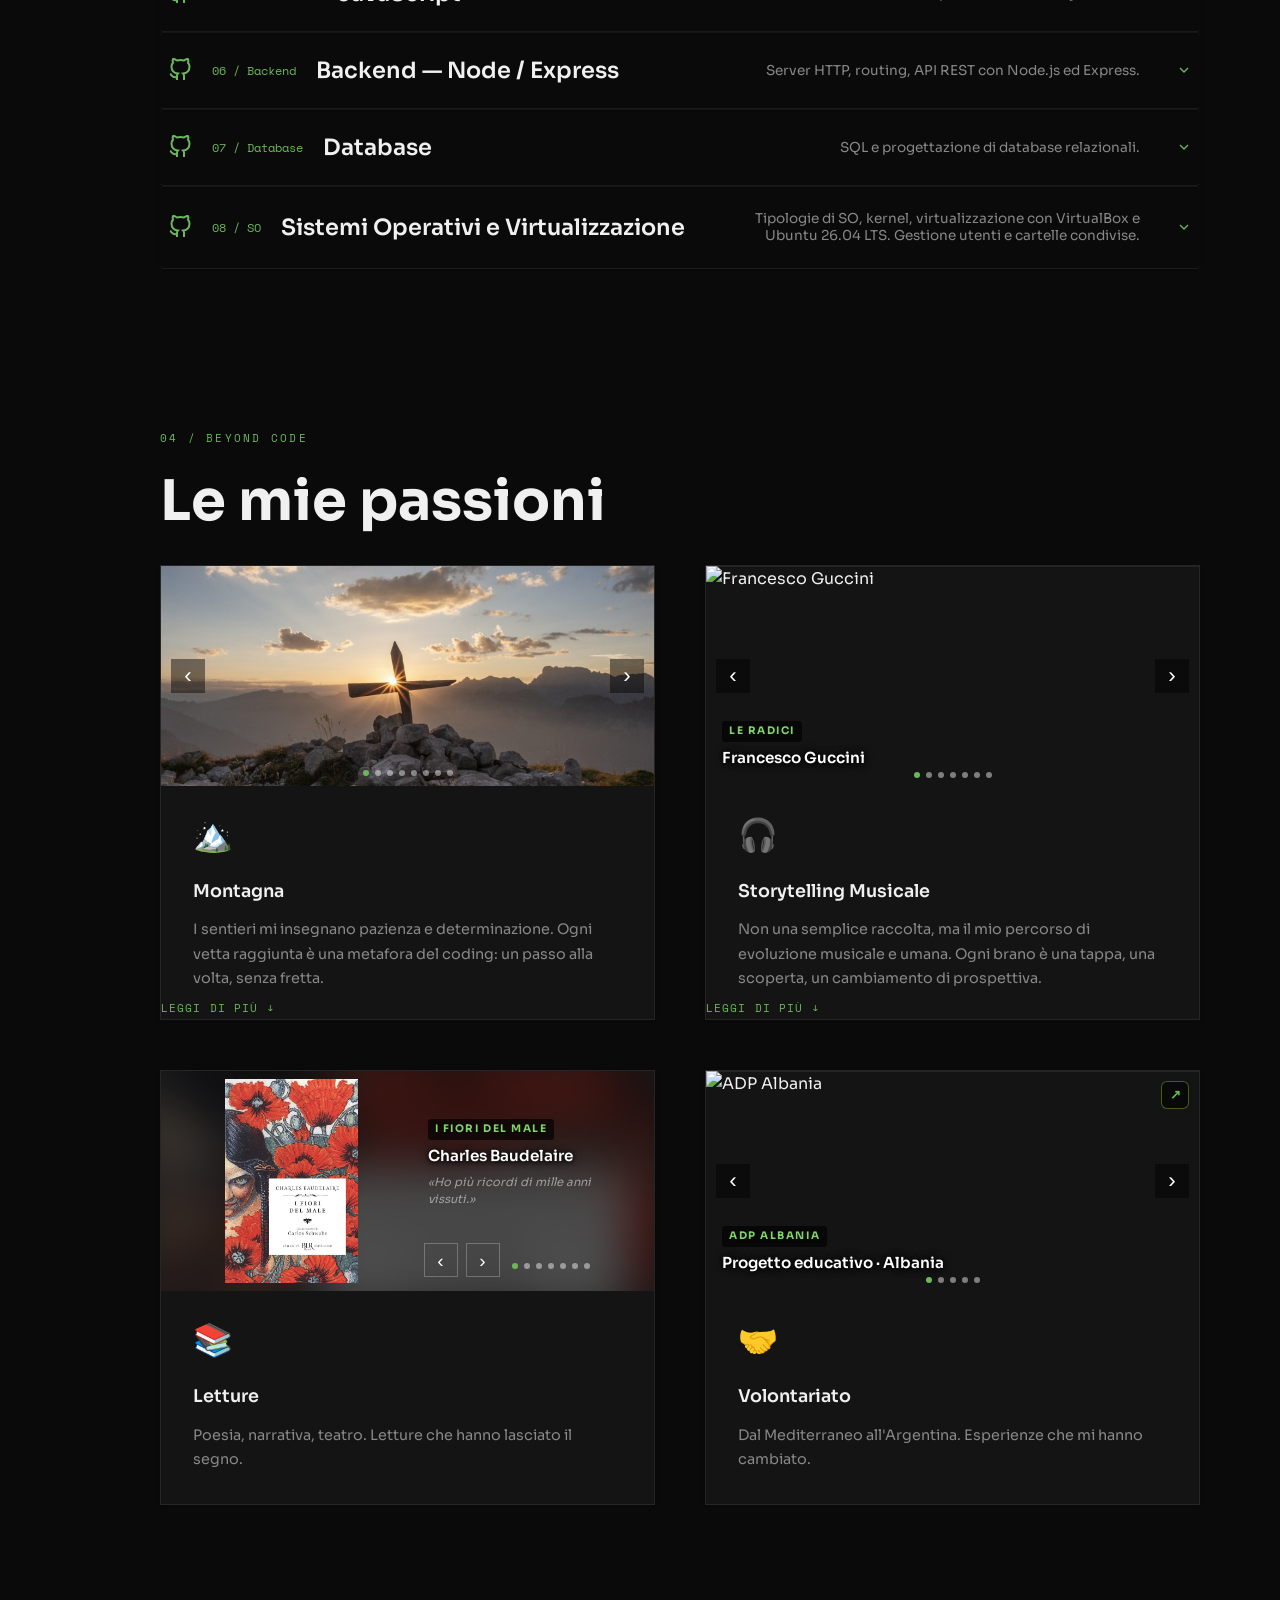
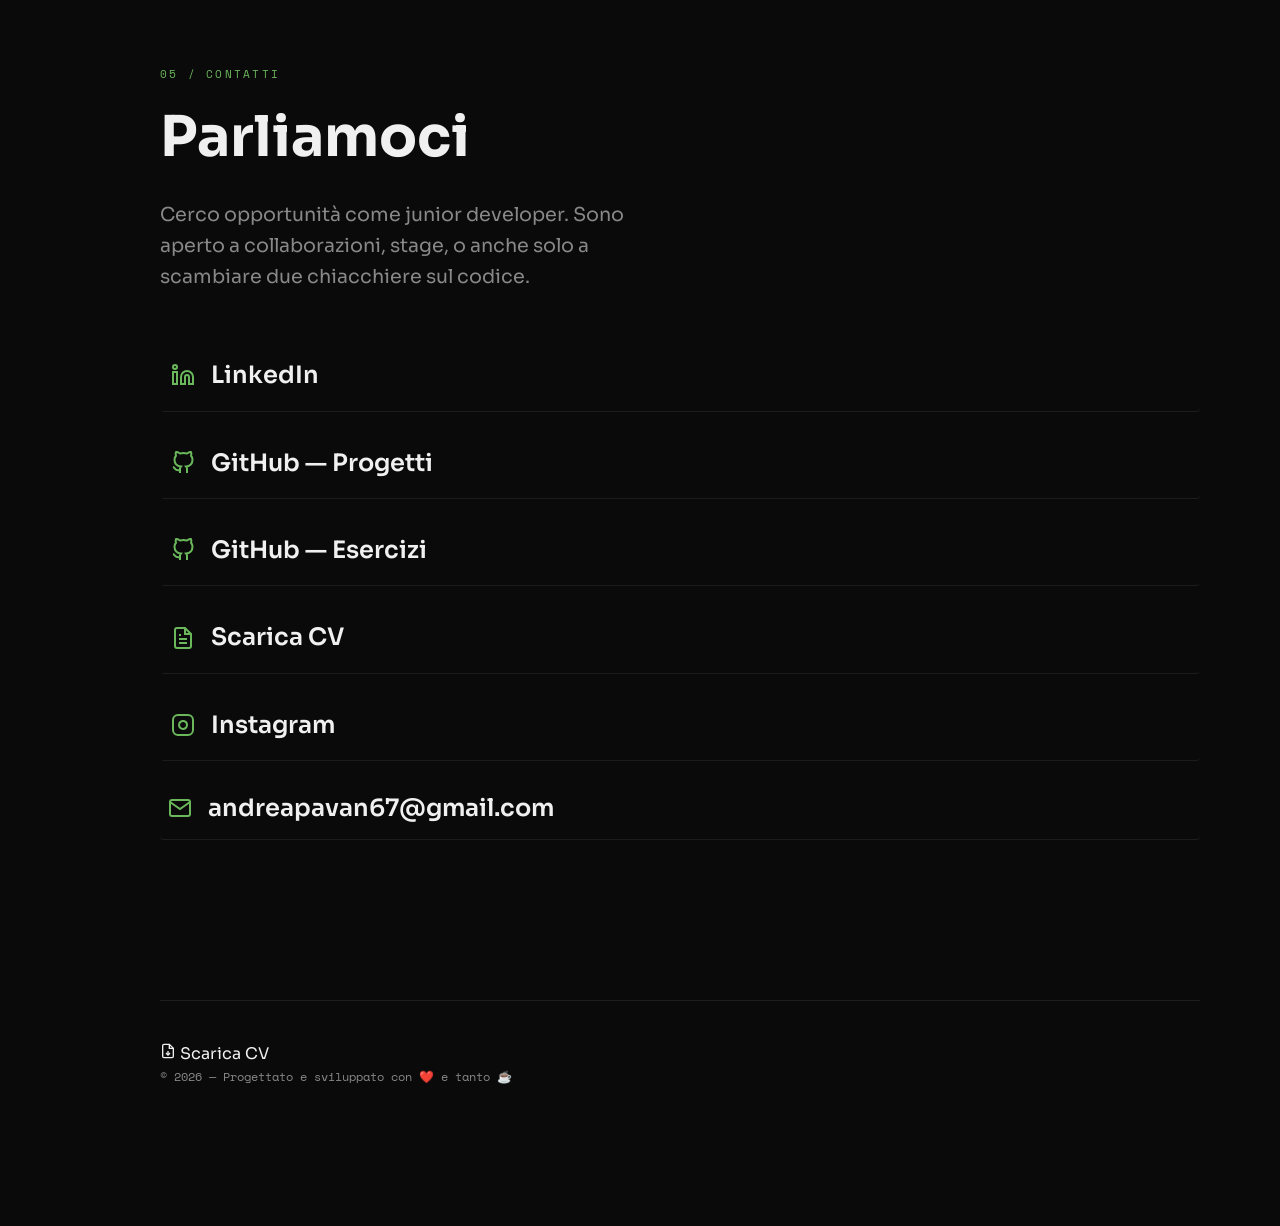
==== commit 4e50266a: "Aggiorna link CarPro: Railway → Hostinger VPS" ====
--- a/index.html
+++ b/index.html
@@ -255,15 +255,15 @@
                     </div>
                     <span class="project-card__number">05</span>
                     <h3 class="project-card__title">CarPro Java Web</h3>
-                    <p class="project-card__desc">Gestionale auto con catalogo veicoli, ricerca per marca e modello, gestione disponibilità e login admin. Sviluppato in Java con Servlet e deploy su Railway.</p>
+                    <p class="project-card__desc">Gestionale auto con catalogo veicoli, ricerca per marca e modello, gestione disponibilità e login admin. Sviluppato in Java con Spring Boot e deploy su VPS Hostinger.</p>
                     <div class="project-card__tags">
                         <span class="tag">Java</span>
-                        <span class="tag">Servlet</span>
+                        <span class="tag">Spring Boot</span>
                         <span class="tag">SQLite</span>
-                        <span class="tag">Railway</span>
+                        <span class="tag">Docker</span>
                     </div>
                     <div class="project-card__links">
-                        <a href="https://carprojavaweb-production.up.railway.app/catalogo" target="_blank" rel="noopener" class="project-link">
+                        <a href="https://carpro.andreapavan.tech/catalogo" target="_blank" rel="noopener" class="project-link">
                             <svg viewBox="0 0 24 24" fill="none" stroke="currentColor" stroke-width="2">
                                 <path d="M18 13v6a2 2 0 0 1-2 2H5a2 2 0 0 1-2-2V8a2 2 0 0 1 2-2h6"/>
                                 <polyline points="15 3 21 3 21 9"/>
